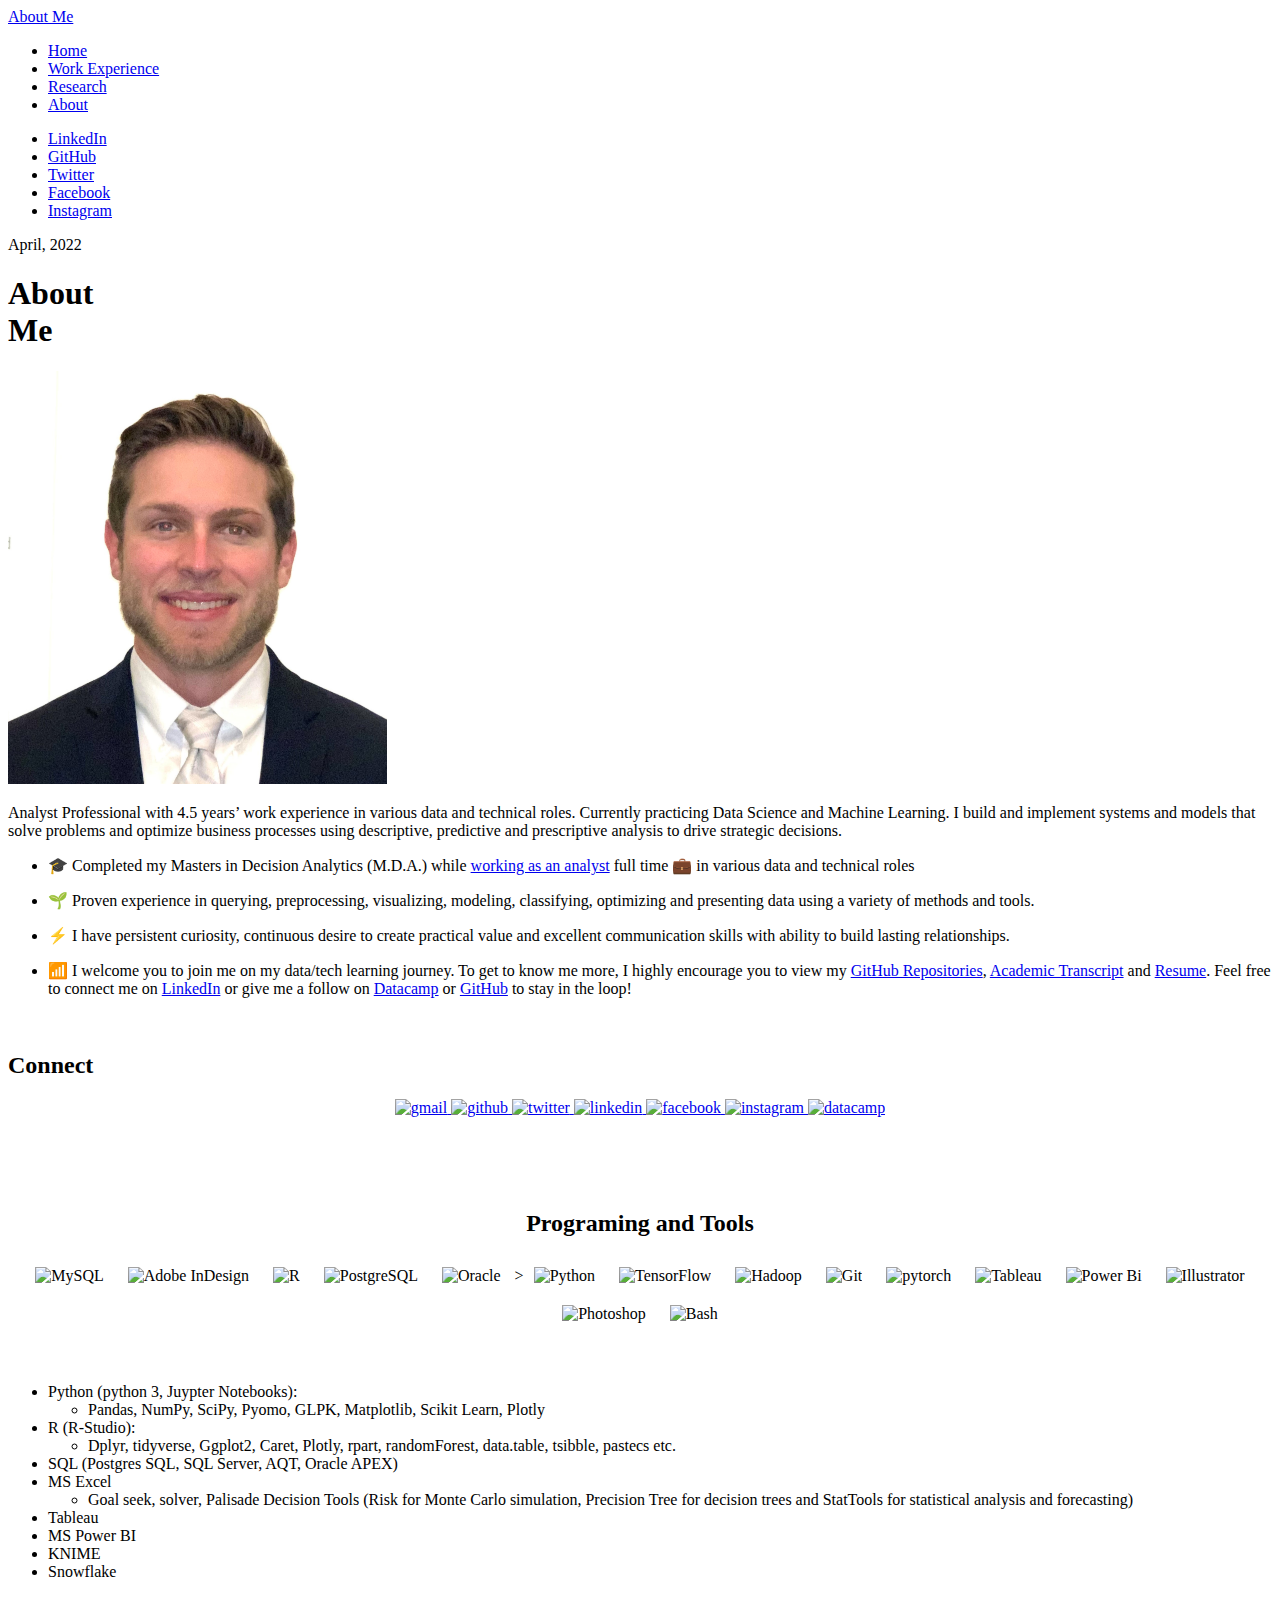
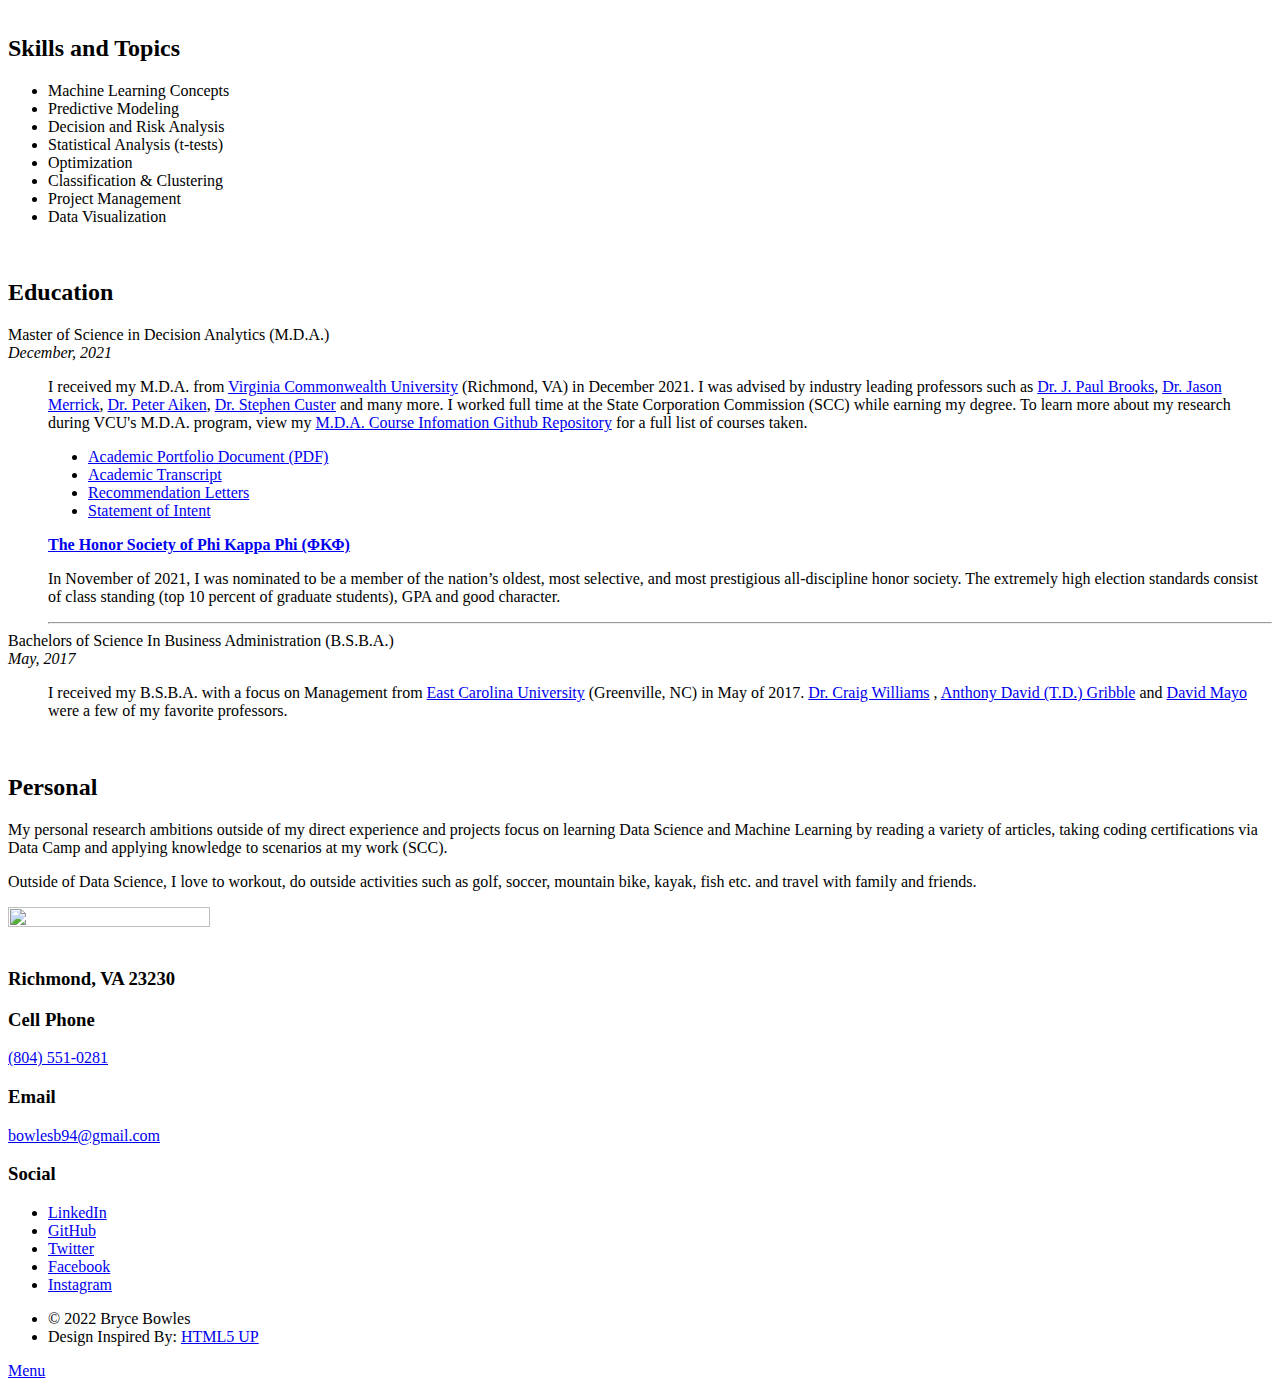
==== about.html @ 0d85a9c2 "Update about.html" ====
<!DOCTYPE HTML>
<!--
	Massively by HTML5 UP
	html5up.net | @ajlkn
	Free for personal and commercial use under the CCA 3.0 license (html5up.net/license)
-->
<html>
	<head>
		<title>About Me</title>
		<meta charset="utf-8" />
		<meta name="viewport" content="width=device-width, initial-scale=1, user-scalable=no" />
		<link rel="stylesheet" href="assets/css/main.css" />
		<noscript><link rel="stylesheet" href="assets/css/noscript.css" /></noscript>
	</head>
	<body class="is-preload">

		<!-- Wrapper -->
			<div id="wrapper">

				<!-- Header -->
					<header id="header">
						<a href="#" class="logo">About Me</a>
					</header>

				<!-- Nav -->
					<nav id="nav">
						<ul class="links">
							<li><a href="index.html">Home</a></li>
							<li><a href="work-experience.html">Work Experience</a></li>
							<li><a href="research.html">Research</a></li>
							<li class="active"><a href="about.html">About</a></li>
						</ul>
						<ul class="icons">
							<li><a href="http://www.linkedin.com/in/bryce-bowles/" target="_blank" class="icon brands fa-linkedin"><span class="label">LinkedIn</span></a></li>
							<li><a href="https://github.com/bryce-bowles" target="_blank" class="icon brands fa-github"><span class="label">GitHub</span></a></li>
							<li><a href="https://twitter.com/Brizzy_Bowles" target="_blank" class="icon brands fa-twitter"><span class="label">Twitter</span></a></li>
							<li><a href="https://www.facebook.com/bbowles17/" target="_blank" class="icon brands fa-facebook-f"><span class="label">Facebook</span></a></li>
							<li><a href="https://www.instagram.com/bryce_bowles/?hl=en" target="_blank" class="icon brands fa-instagram"><span class="label">Instagram</span></a></li>
						</ul>
					</nav>

				<!-- Main -->
					<div id="main">

						<!-- Post -->
							<section class="post">
								<header class="major">
									<span class="date">April, 2022</span>
									<h1>About<br />
									Me</h1>
									<a href="about.html" class="center"><img src="images/Profile.jpg" width=30% height=30% alt="" /></a>	
									<p>Analyst Professional with 4.5 years’ work experience in various data and technical roles. Currently practicing Data Science and Machine Learning. I build and implement systems and models that solve problems and optimize business processes using descriptive, predictive and prescriptive analysis to drive strategic decisions.</p>
								</header>
															
								<ul>
								<li>🎓 Completed my Masters in Decision Analytics (M.D.A.) while <a href="https://github.com/bryce-bowles/SCC-Work-Experience.git">working as an analyst</a> full time 💼 in various data and technical roles</li>
								</ul>
								<ul>
								<li>🌱 Proven experience in querying, preprocessing, visualizing, modeling, classifying, optimizing and presenting data using a variety of methods and tools.</li>
								</ul> 
								<ul>
								<li>⚡ I have persistent curiosity, continuous desire to create practical value and excellent communication skills with ability to build lasting relationships.
								</ul>
								<ul>
								<li>📶 I welcome you to join me on my data/tech learning journey. To get to know me more, I highly encourage you to view my <a href="https://github.com/bryce-bowles">GitHub Repositories</a>, <a href="https://github.com/bryce-bowles/MDA_Course-info/blob/e0cf48ce251b57412262a481e4c149a8e5900eaa/Academic-Transcript.pdf">Academic Transcript</a> and <a href="Bryce_Bowles_Resume.pdf">Resume</a>. Feel free to connect me on <a href="http://www.linkedin.com/in/bryce-bowles">LinkedIn</a> or give me a follow on <a href="https://www.datacamp.com/profile/bowlesbe">Datacamp</a> or <a href="https://github.com/bryce-bowles">GitHub</a> to stay in the loop!</li>
								</ul>

								<p><br/>  </p>
								<h2 id="connect">Connect</h2>
								<div align="center">
								<a href="mailto:bowlesb94@gmail.com" target="_blank">
								<img src=https://img.shields.io/badge/gmail-%23000000.svg?&style=for-the-badge&logo=gmail&logoColor=red alt=gmail style="margin-bottom: 5px;" />
								</a> 
								<a href="https://github.com/bryce-bowles" target="_blank">
								<img src=https://img.shields.io/badge/github-%2324292e.svg?&style=for-the-badge&logo=github&logoColor=white alt=github style="margin-bottom: 5px;" />
								</a>
								<a href="https://twitter.com/Brizzy_bowles" target="_blank">
								<img src=https://img.shields.io/badge/twitter-%2300acee.svg?&style=for-the-badge&logo=twitter&logoColor=white alt=twitter style="margin-bottom: 5px;" />
								</a>
								<a href="https://linkedin.com/in/bryce-bowles" target="_blank">
								<img src=https://img.shields.io/badge/linkedin-%231E77B5.svg?&style=for-the-badge&logo=linkedin&logoColor=white alt=linkedin style="margin-bottom: 5px;" />
								</a>
								<a href="https://www.facebook.com/bbowles17" target="_blank">
								<img src=https://img.shields.io/badge/facebook-%232E87FB.svg?&style=for-the-badge&logo=facebook&logoColor=white alt=facebook style="margin-bottom: 5px;" />
								</a>
								<a href="https://instagram.com/bryce_bowles" target="_blank">
								<img src=https://img.shields.io/badge/instagram-%23000000.svg?&style=for-the-badge&logo=instagram&logoColor=white alt=instagram style="margin-bottom: 5px;" />
								</a> 
								<a href="https://www.datacamp.com/profile/bowlesbe" target="_blank">
								<img src=https://img.shields.io/badge/datacamp-%231E77B5.svg?&style=for-the-badge&logo=datacamp&logoColor=green alt=datacamp style="margin-bottom: 5px;" />
								</a>

								<p><br/>  </p>
								<p><br/>  </p>
									
								<h2>Programing and Tools</h2>

									<img style="margin: 10px" src="https://profilinator.rishav.dev/skills-assets/mysql-original-wordmark.svg" alt="MySQL" height="50" />
									<img style="margin: 10px" src="https://profilinator.rishav.dev/skills-assets/adobeindesign.svg" alt="Adobe InDesign" height="50" />
									<img style="margin: 10px" src="https://profilinator.rishav.dev/skills-assets/r.svg" alt="R" height="50" />
									<img style="margin: 10px" src="https://profilinator.rishav.dev/skills-assets/postgresql-original-wordmark.svg" alt="PostgreSQL" height="50" />
									<img style="margin: 10px" src="https://profilinator.rishav.dev/skills-assets/oracle-original.svg" alt="Oracle" height="50" />
									><img style="margin: 10px" src="https://profilinator.rishav.dev/skills-assets/python-original.svg" alt="Python" height="50" />
									<img style="margin: 10px" src="https://profilinator.rishav.dev/skills-assets/tensorflow-icon.svg" alt="TensorFlow" height="50" />
									<img style="margin: 10px" src="https://profilinator.rishav.dev/skills-assets/apache_hadoop-icon.svg" alt="Hadoop" height="50" />
									<img style="margin: 10px" src="https://profilinator.rishav.dev/skills-assets/git-scm-icon.svg" alt="Git" height="50" />
									<img style="margin: 10px" src="https://profilinator.rishav.dev/skills-assets/pytorch-icon.svg" alt="pytorch" height="50" />
									<img style="margin: 10px" src="https://profilinator.rishav.dev/skills-assets/tableau.svg" alt="Tableau" height="50" />
									<img style="margin: 10px" src="https://profilinator.rishav.dev/skills-assets/powerbi.png" alt="Power Bi" height="50" />
									<img style="margin: 10px" src="https://profilinator.rishav.dev/skills-assets/adobe_illustrator-icon.svg" alt="Illustrator" height="50" />
									<img style="margin: 10px" src="https://profilinator.rishav.dev/skills-assets/photoshop-plain.svg" alt="Photoshop" height="50" />
									<img style="margin: 10px" src="https://profilinator.rishav.dev/skills-assets/gnu_bash-icon.svg" alt="Bash" height="50" />
									</div>
								<p><br/>  </p>
									
							
								<UL>
									<li> Python (python 3, Juypter Notebooks):
									<ul>
								  	<li> Pandas, NumPy, SciPy, Pyomo, GLPK, Matplotlib, Scikit Learn, Plotly
									</ul>
								<li> R (R-Studio):
									<ul>
									<li> Dplyr, tidyverse, Ggplot2, Caret, Plotly, rpart, randomForest, data.table, tsibble, pastecs etc.
									</ul>
								<li> SQL (Postgres SQL, SQL Server, AQT, Oracle APEX)
								<li> MS Excel
									<ul>
								  	<li> Goal seek, solver, Palisade Decision Tools (Risk for Monte Carlo simulation, Precision Tree for decision trees and StatTools for statistical analysis and forecasting)
									</ul>
								<li> Tableau
								<li> MS Power BI
								<li> KNIME
								<li> Snowflake
								</UL>

								<!--</div>
								</td><td valign="top" width="50%">-->

								<p><br/>  </p>

								<h2>Skills and Topics</h2>
								    	<UL>
									<li> Machine Learning Concepts
									<li> Predictive Modeling
									<li> Decision and Risk Analysis
									<li> Statistical Analysis (t-tests)
									<li> Optimization
									<li> Classification & Clustering
									<li> Project Management
									<li>Data Visualization
								   </UL>

								<p><br/>  </p>
								<p align="left">
									<h2>Education</h2>
								
									<dl>
										<dt>Master of Science in Decision Analytics (M.D.A.)</dt> <i>December, 2021</i>
										<dd> <!--
											<p>I received my M.D.A. from <a href="https://www.vcu.edu/">Virginia Commonwealth University</a> (Richmond, VA) in December 2021. I was advised by industry leading professors such as Dr. Paul Brooks, Dr. Jason Merrick, Dr. Peter Aiken, Dr. Stephen Custer and many more. I worked full time at the State Corporation Commission (SCC) while earning my degree. To learn more about my research during VCU's M.D.A. program, view my <a href="https://github.com/bryce-bowles/MDA_Course-info.git">M.D.A. Course Infomation Github Repository</a>  for a full list of courses taken. -->
											<p><span class="image right"><img src="images/Graduation.jpg" alt="" /></span>I received my M.D.A. from <a href="https://www.vcu.edu/">Virginia Commonwealth University</a> (Richmond, VA) in December 2021. I was advised by industry leading professors such as <a href="https://sites.google.com/a/vcu.edu/jpbrooks/">Dr. J. Paul Brooks</a>, <a href="https://sites.google.com/a/vcu.edu/jason-merrick/">Dr. Jason Merrick</a>, <a href="https://anythingawesome.com/biosketch.html">Dr. Peter Aiken</a>, <a href="https://directory.business.vcu.edu/profile.php?urn=swcuster">Dr. Stephen Custer</a> and many more. I worked full time at the State Corporation Commission (SCC) while earning my degree. To learn more about my research during VCU's M.D.A. program, view my <a href="https://github.com/bryce-bowles/MDA_Course-info.git">M.D.A. Course Infomation Github Repository</a>  for a full list of courses taken.
									
											<UL>
												<li> <a href="https://github.com/bryce-bowles/bryce-bowles/blob/31b9ddfac9642d1dfb8c0673e4fd2bfa09896be7/Bryce_Bowles_Academic-Portfolio.pdf">Academic Portfolio Document (PDF)</a>
												<li> <a href="https://github.com/bryce-bowles/MDA_Course-info/blob/f12d2087f7af4012469d1b4c71d732f9e5df6474/Academic-Transcript.pdf">Academic Transcript</a>
												<li> <a href="https://github.com/bryce-bowles/MDA_Course-info/tree/main/Recommendation-Letters">Recommendation Letters</a>
												<li> <a href="https://github.com/bryce-bowles/MDA_Course-info/blob/ba6cc7d0035d19d8db8c3b8d537e159199c83156/Statement%20of%20Intent%20Final.pdf">Statement of Intent</a></p>
											</UL>
											<b><a href="https://github.com/bryce-bowles/MDA_Course-info/blob/f4e2262c67de49d7a5f8b5bb244f593f5c62697c/Phi%20Kappa%20Phi/README.md">The Honor Society of Phi Kappa Phi (ΦΚΦ)</a></b>
											<p>In November of 2021, I was nominated to be a member of the nation’s oldest, most selective, and most prestigious all-discipline honor society. The extremely high election standards consist of class standing (top 10 percent of graduate students), GPA and good character. </p>
										<hr />
										</dd>
										<dt>Bachelors of Science In Business Administration (B.S.B.A.)</dt> <i>May, 2017</i>
										<dd>
											<p>I received my B.S.B.A. with a focus on Management from <a href="https://www.ecu.edu/">East Carolina University</a> (Greenville, NC) in May of 2017. <a href="https://business.ecu.edu/faculty/williamsc/">Dr. Craig Williams</a> , <a href="https://business.ecu.edu/faculty/gribblea/">Anthony David (T.D.) Gribble</a>  and <a href="https://business.ecu.edu/faculty/mayod/">David Mayo</a> were a few of my favorite professors. </p>
										</dd>
										</dl>
									<p><br/>  </p>

									<h2>Personal</h2>

									<p>My personal research ambitions outside of my direct experience and projects focus on learning Data Science and Machine Learning by reading a variety of articles, taking coding certifications via Data Camp and applying knowledge to scenarios at my work (SCC). </p>
									<p>Outside of Data Science, I love to workout, do outside activities such as golf, soccer, mountain bike, kayak, fish etc. and travel with family and friends.</p>

									<a href="about.html" class="image"><img src="images/Profile_Pic.jpg" width=40% height=40% alt="" /></a>	
							</section>

					</div>

				<!-- Footer -->
					<footer id="footer">
						<section>
							<a href="about.html"  class="image fit"><img src="images/Bryce-Bowles-logos.jpeg" alt="" /></a>
						</section>
						<section class="split contact">
							<section class="alt">
								<h3>Richmond, VA 23230</p>
							</section>
							<section>
								<h3>Cell Phone</h3>
								<p><a href="(804) 551-0281">(804) 551-0281</a></p>
							</section>
							<section>
								<h3>Email</h3>
								<p><a href="mailto:bowlesb94@gmail.com">bowlesb94@gmail.com</a></p>
							</section>
							<section>
								<h3>Social</h3>
									<ul class="icons alt">
									<li><a href="http://www.linkedin.com/in/bryce-bowles/" target="_blank" class="icon brands fa-linkedin"><span class="label">LinkedIn</span></a></li>
									<li><a href="https://github.com/bryce-bowles" target="_blank" class="icon brands fa-github"><span class="label">GitHub</span></a></li>
									<li><a href="https://twitter.com/Brizzy_Bowles" target="_blank" class="icon brands fa-twitter"><span class="label">Twitter</span></a></li>
									<li><a href="https://www.facebook.com/bbowles17/" target="_blank" class="icon brands fa-facebook-f"><span class="label">Facebook</span></a></li>
									<li><a href="https://www.instagram.com/bryce_bowles/?hl=en" target="_blank" class="icon brands fa-instagram"><span class="label">Instagram</span></a></li>
								</ul>
							</section>
						</section>
					</footer>

				<!-- Copyright -->
					<div id="copyright">
						<ul><li>&copy; 2022 Bryce Bowles </li><li>Design Inspired By: <a href="https://html5up.net">HTML5 UP</a></li></ul>
					</div>

			</div>

		<!-- Scripts -->
			<script src="assets/js/jquery.min.js"></script>
			<script src="assets/js/jquery.scrollex.min.js"></script>
			<script src="assets/js/jquery.scrolly.min.js"></script>
			<script src="assets/js/browser.min.js"></script>
			<script src="assets/js/breakpoints.min.js"></script>
			<script src="assets/js/util.js"></script>
			<script src="assets/js/main.js"></script>

	</body>
</html>
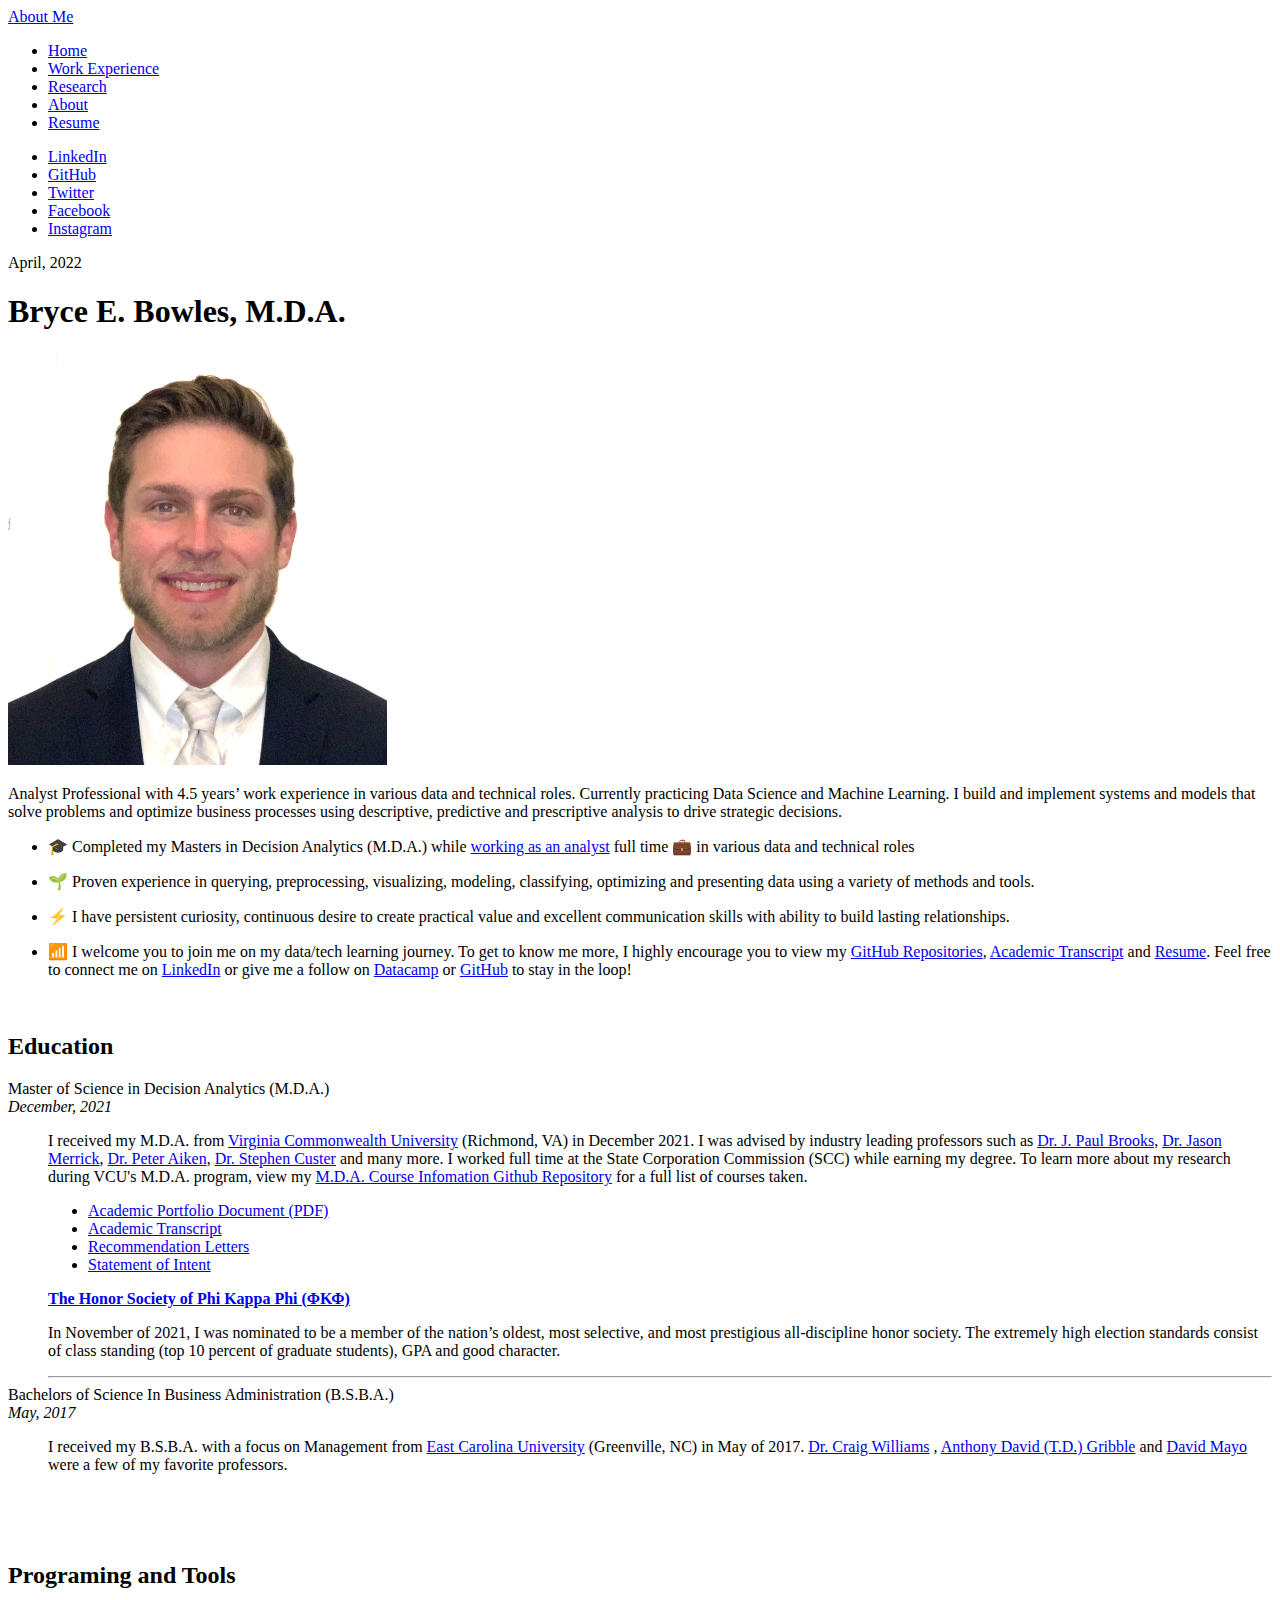
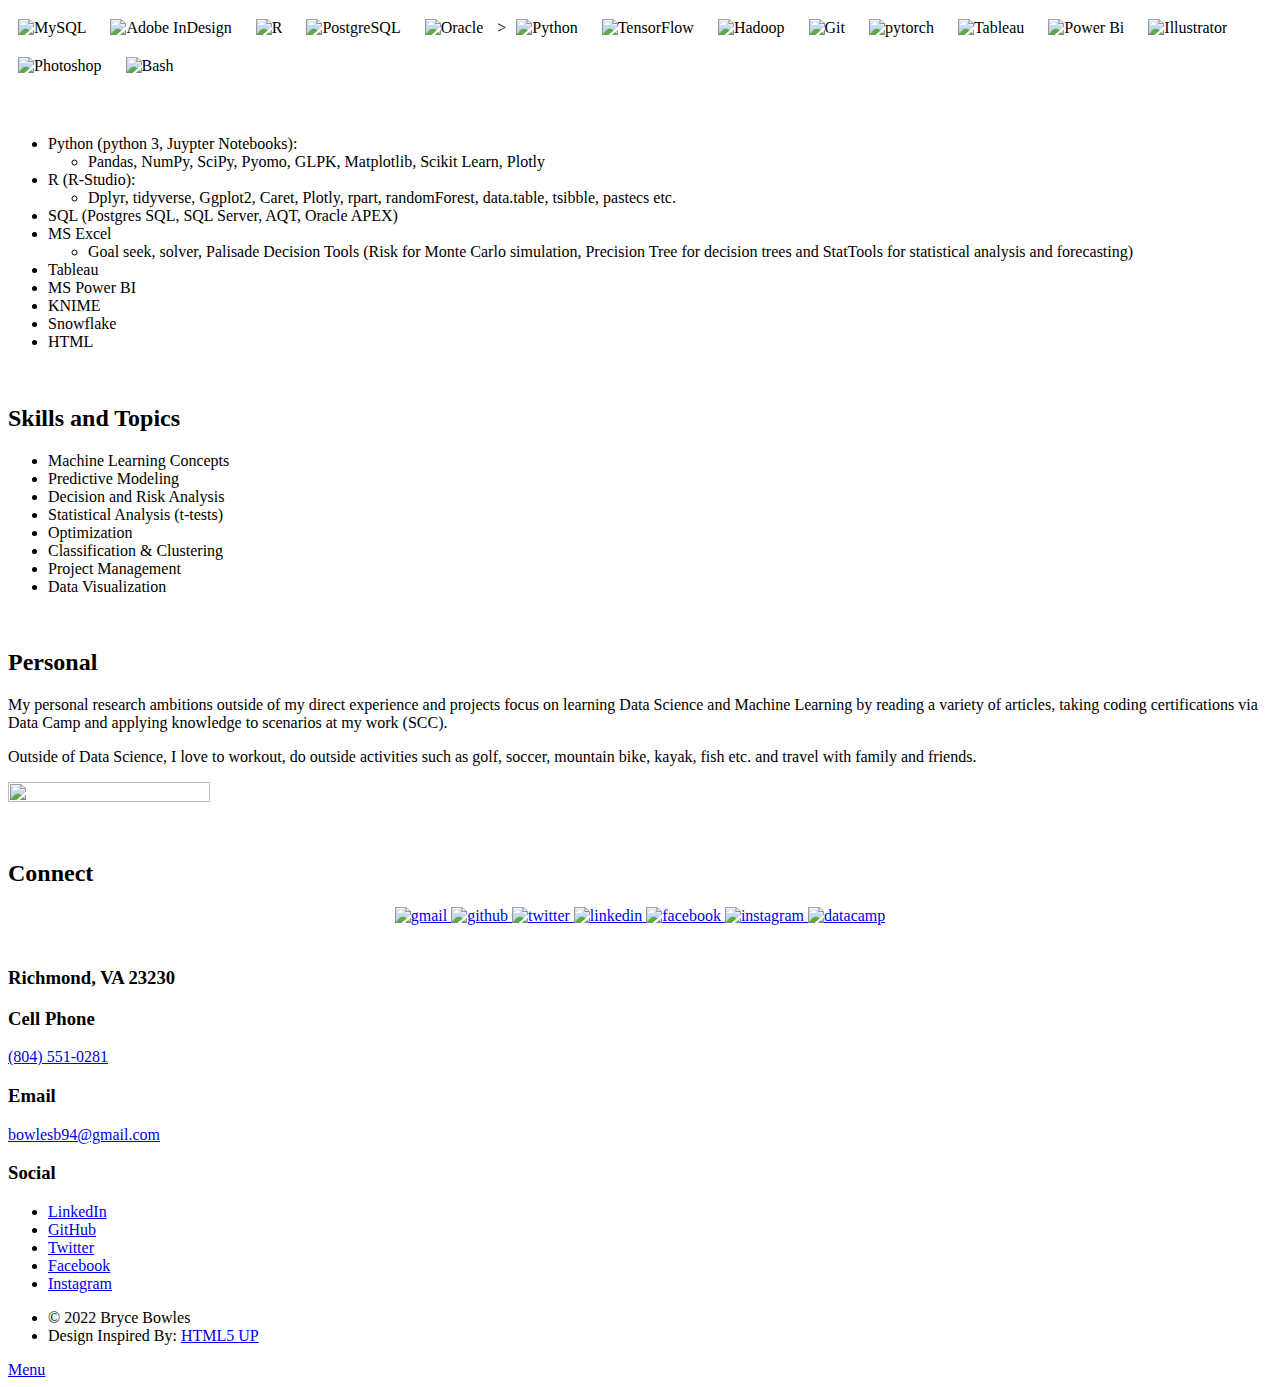
==== commit 6845695f: "Update about.html" ====
--- a/about.html
+++ b/about.html
@@ -29,6 +29,7 @@
 							<li><a href="work-experience.html">Work Experience</a></li>
 							<li><a href="research.html">Research</a></li>
 							<li class="active"><a href="about.html">About</a></li>
+							<li><a href="https://github.com/bryce-bowles/bryce-bowles/raw/main/Bryce_Bowles_Resume.pdf">Resume</a></li>
 						</ul>
 						<ul class="icons">
 							<li><a href="http://www.linkedin.com/in/bryce-bowles/" target="_blank" class="icon brands fa-linkedin"><span class="label">LinkedIn</span></a></li>
@@ -46,8 +47,7 @@
 							<section class="post">
 								<header class="major">
 									<span class="date">April, 2022</span>
-									<h1>About<br />
-									Me</h1>
+									<h1>Bryce  E.  Bowles, M.D.A.</h1>
 									<a href="about.html" class="center"><img src="images/Profile.jpg" width=30% height=30% alt="" /></a>	
 									<p>Analyst Professional with 4.5 years’ work experience in various data and technical roles. Currently practicing Data Science and Machine Learning. I build and implement systems and models that solve problems and optimize business processes using descriptive, predictive and prescriptive analysis to drive strategic decisions.</p>
 								</header>
@@ -65,30 +65,31 @@
 								<li>📶 I welcome you to join me on my data/tech learning journey. To get to know me more, I highly encourage you to view my <a href="https://github.com/bryce-bowles">GitHub Repositories</a>, <a href="https://github.com/bryce-bowles/MDA_Course-info/blob/e0cf48ce251b57412262a481e4c149a8e5900eaa/Academic-Transcript.pdf">Academic Transcript</a> and <a href="Bryce_Bowles_Resume.pdf">Resume</a>. Feel free to connect me on <a href="http://www.linkedin.com/in/bryce-bowles">LinkedIn</a> or give me a follow on <a href="https://www.datacamp.com/profile/bowlesbe">Datacamp</a> or <a href="https://github.com/bryce-bowles">GitHub</a> to stay in the loop!</li>
 								</ul>
 
-								<p><br/>  </p>
-								<h2 id="connect">Connect</h2>
-								<div align="center">
-								<a href="mailto:bowlesb94@gmail.com" target="_blank">
-								<img src=https://img.shields.io/badge/gmail-%23000000.svg?&style=for-the-badge&logo=gmail&logoColor=red alt=gmail style="margin-bottom: 5px;" />
-								</a> 
-								<a href="https://github.com/bryce-bowles" target="_blank">
-								<img src=https://img.shields.io/badge/github-%2324292e.svg?&style=for-the-badge&logo=github&logoColor=white alt=github style="margin-bottom: 5px;" />
-								</a>
-								<a href="https://twitter.com/Brizzy_bowles" target="_blank">
-								<img src=https://img.shields.io/badge/twitter-%2300acee.svg?&style=for-the-badge&logo=twitter&logoColor=white alt=twitter style="margin-bottom: 5px;" />
-								</a>
-								<a href="https://linkedin.com/in/bryce-bowles" target="_blank">
-								<img src=https://img.shields.io/badge/linkedin-%231E77B5.svg?&style=for-the-badge&logo=linkedin&logoColor=white alt=linkedin style="margin-bottom: 5px;" />
-								</a>
-								<a href="https://www.facebook.com/bbowles17" target="_blank">
-								<img src=https://img.shields.io/badge/facebook-%232E87FB.svg?&style=for-the-badge&logo=facebook&logoColor=white alt=facebook style="margin-bottom: 5px;" />
-								</a>
-								<a href="https://instagram.com/bryce_bowles" target="_blank">
-								<img src=https://img.shields.io/badge/instagram-%23000000.svg?&style=for-the-badge&logo=instagram&logoColor=white alt=instagram style="margin-bottom: 5px;" />
-								</a> 
-								<a href="https://www.datacamp.com/profile/bowlesbe" target="_blank">
-								<img src=https://img.shields.io/badge/datacamp-%231E77B5.svg?&style=for-the-badge&logo=datacamp&logoColor=green alt=datacamp style="margin-bottom: 5px;" />
-								</a>
+									<p><br/>  </p>
+								<p align="left">
+									<h2>Education</h2>
+								
+									<dl>
+										<dt>Master of Science in Decision Analytics (M.D.A.)</dt> <i>December, 2021</i>
+										<dd> <!--
+											<p>I received my M.D.A. from <a href="https://www.vcu.edu/">Virginia Commonwealth University</a> (Richmond, VA) in December 2021. I was advised by industry leading professors such as Dr. Paul Brooks, Dr. Jason Merrick, Dr. Peter Aiken, Dr. Stephen Custer and many more. I worked full time at the State Corporation Commission (SCC) while earning my degree. To learn more about my research during VCU's M.D.A. program, view my <a href="https://github.com/bryce-bowles/MDA_Course-info.git">M.D.A. Course Infomation Github Repository</a>  for a full list of courses taken. -->
+											<p><span class="image right"><img src="images/Graduation.jpg" alt="" /></span>I received my M.D.A. from <a href="https://www.vcu.edu/">Virginia Commonwealth University</a> (Richmond, VA) in December 2021. I was advised by industry leading professors such as <a href="https://sites.google.com/a/vcu.edu/jpbrooks/">Dr. J. Paul Brooks</a>, <a href="https://sites.google.com/a/vcu.edu/jason-merrick/">Dr. Jason Merrick</a>, <a href="https://anythingawesome.com/biosketch.html">Dr. Peter Aiken</a>, <a href="https://directory.business.vcu.edu/profile.php?urn=swcuster">Dr. Stephen Custer</a> and many more. I worked full time at the State Corporation Commission (SCC) while earning my degree. To learn more about my research during VCU's M.D.A. program, view my <a href="https://github.com/bryce-bowles/MDA_Course-info.git">M.D.A. Course Infomation Github Repository</a>  for a full list of courses taken.
+									
+											<UL>
+												<li> <a href="https://github.com/bryce-bowles/bryce-bowles/blob/31b9ddfac9642d1dfb8c0673e4fd2bfa09896be7/Bryce_Bowles_Academic-Portfolio.pdf">Academic Portfolio Document (PDF)</a>
+												<li> <a href="https://github.com/bryce-bowles/MDA_Course-info/blob/f12d2087f7af4012469d1b4c71d732f9e5df6474/Academic-Transcript.pdf">Academic Transcript</a>
+												<li> <a href="https://github.com/bryce-bowles/MDA_Course-info/tree/main/Recommendation-Letters">Recommendation Letters</a>
+												<li> <a href="https://github.com/bryce-bowles/MDA_Course-info/blob/ba6cc7d0035d19d8db8c3b8d537e159199c83156/Statement%20of%20Intent%20Final.pdf">Statement of Intent</a></p>
+											</UL>
+											<b><a href="https://github.com/bryce-bowles/MDA_Course-info/blob/f4e2262c67de49d7a5f8b5bb244f593f5c62697c/Phi%20Kappa%20Phi/README.md">The Honor Society of Phi Kappa Phi (ΦΚΦ)</a></b>
+											<p>In November of 2021, I was nominated to be a member of the nation’s oldest, most selective, and most prestigious all-discipline honor society. The extremely high election standards consist of class standing (top 10 percent of graduate students), GPA and good character. </p>
+										<hr />
+										</dd>
+										<dt>Bachelors of Science In Business Administration (B.S.B.A.)</dt> <i>May, 2017</i>
+										<dd>
+											<p>I received my B.S.B.A. with a focus on Management from <a href="https://www.ecu.edu/">East Carolina University</a> (Greenville, NC) in May of 2017. <a href="https://business.ecu.edu/faculty/williamsc/">Dr. Craig Williams</a> , <a href="https://business.ecu.edu/faculty/gribblea/">Anthony David (T.D.) Gribble</a>  and <a href="https://business.ecu.edu/faculty/mayod/">David Mayo</a> were a few of my favorite professors. </p>
+										</dd>
+										</dl>
 
 								<p><br/>  </p>
 								<p><br/>  </p>
@@ -110,7 +111,7 @@
 									<img style="margin: 10px" src="https://profilinator.rishav.dev/skills-assets/adobe_illustrator-icon.svg" alt="Illustrator" height="50" />
 									<img style="margin: 10px" src="https://profilinator.rishav.dev/skills-assets/photoshop-plain.svg" alt="Photoshop" height="50" />
 									<img style="margin: 10px" src="https://profilinator.rishav.dev/skills-assets/gnu_bash-icon.svg" alt="Bash" height="50" />
-									</div>
+									
 								<p><br/>  </p>
 									
 							
@@ -132,6 +133,7 @@
 								<li> MS Power BI
 								<li> KNIME
 								<li> Snowflake
+								<li> HTML
 								</UL>
 
 								<!--</div>
@@ -148,34 +150,10 @@
 									<li> Optimization
 									<li> Classification & Clustering
 									<li> Project Management
-									<li>Data Visualization
+									<li> Data Visualization
 								   </UL>
 
-								<p><br/>  </p>
-								<p align="left">
-									<h2>Education</h2>
-								
-									<dl>
-										<dt>Master of Science in Decision Analytics (M.D.A.)</dt> <i>December, 2021</i>
-										<dd> <!--
-											<p>I received my M.D.A. from <a href="https://www.vcu.edu/">Virginia Commonwealth University</a> (Richmond, VA) in December 2021. I was advised by industry leading professors such as Dr. Paul Brooks, Dr. Jason Merrick, Dr. Peter Aiken, Dr. Stephen Custer and many more. I worked full time at the State Corporation Commission (SCC) while earning my degree. To learn more about my research during VCU's M.D.A. program, view my <a href="https://github.com/bryce-bowles/MDA_Course-info.git">M.D.A. Course Infomation Github Repository</a>  for a full list of courses taken. -->
-											<p><span class="image right"><img src="images/Graduation.jpg" alt="" /></span>I received my M.D.A. from <a href="https://www.vcu.edu/">Virginia Commonwealth University</a> (Richmond, VA) in December 2021. I was advised by industry leading professors such as <a href="https://sites.google.com/a/vcu.edu/jpbrooks/">Dr. J. Paul Brooks</a>, <a href="https://sites.google.com/a/vcu.edu/jason-merrick/">Dr. Jason Merrick</a>, <a href="https://anythingawesome.com/biosketch.html">Dr. Peter Aiken</a>, <a href="https://directory.business.vcu.edu/profile.php?urn=swcuster">Dr. Stephen Custer</a> and many more. I worked full time at the State Corporation Commission (SCC) while earning my degree. To learn more about my research during VCU's M.D.A. program, view my <a href="https://github.com/bryce-bowles/MDA_Course-info.git">M.D.A. Course Infomation Github Repository</a>  for a full list of courses taken.
-									
-											<UL>
-												<li> <a href="https://github.com/bryce-bowles/bryce-bowles/blob/31b9ddfac9642d1dfb8c0673e4fd2bfa09896be7/Bryce_Bowles_Academic-Portfolio.pdf">Academic Portfolio Document (PDF)</a>
-												<li> <a href="https://github.com/bryce-bowles/MDA_Course-info/blob/f12d2087f7af4012469d1b4c71d732f9e5df6474/Academic-Transcript.pdf">Academic Transcript</a>
-												<li> <a href="https://github.com/bryce-bowles/MDA_Course-info/tree/main/Recommendation-Letters">Recommendation Letters</a>
-												<li> <a href="https://github.com/bryce-bowles/MDA_Course-info/blob/ba6cc7d0035d19d8db8c3b8d537e159199c83156/Statement%20of%20Intent%20Final.pdf">Statement of Intent</a></p>
-											</UL>
-											<b><a href="https://github.com/bryce-bowles/MDA_Course-info/blob/f4e2262c67de49d7a5f8b5bb244f593f5c62697c/Phi%20Kappa%20Phi/README.md">The Honor Society of Phi Kappa Phi (ΦΚΦ)</a></b>
-											<p>In November of 2021, I was nominated to be a member of the nation’s oldest, most selective, and most prestigious all-discipline honor society. The extremely high election standards consist of class standing (top 10 percent of graduate students), GPA and good character. </p>
-										<hr />
-										</dd>
-										<dt>Bachelors of Science In Business Administration (B.S.B.A.)</dt> <i>May, 2017</i>
-										<dd>
-											<p>I received my B.S.B.A. with a focus on Management from <a href="https://www.ecu.edu/">East Carolina University</a> (Greenville, NC) in May of 2017. <a href="https://business.ecu.edu/faculty/williamsc/">Dr. Craig Williams</a> , <a href="https://business.ecu.edu/faculty/gribblea/">Anthony David (T.D.) Gribble</a>  and <a href="https://business.ecu.edu/faculty/mayod/">David Mayo</a> were a few of my favorite professors. </p>
-										</dd>
-										</dl>
+							
 									<p><br/>  </p>
 
 									<h2>Personal</h2>
@@ -184,6 +162,32 @@
 									<p>Outside of Data Science, I love to workout, do outside activities such as golf, soccer, mountain bike, kayak, fish etc. and travel with family and friends.</p>
 
 									<a href="about.html" class="image"><img src="images/Profile_Pic.jpg" width=40% height=40% alt="" /></a>	
+							
+								
+								<p><br/>  </p>
+								<h2 id="connect">Connect</h2>
+								<div align="center">
+								<a href="mailto:bowlesb94@gmail.com" target="_blank">
+								<img src=https://img.shields.io/badge/gmail-%23000000.svg?&style=for-the-badge&logo=gmail&logoColor=red alt=gmail style="margin-bottom: 5px;" />
+								</a> 
+								<a href="https://github.com/bryce-bowles" target="_blank">
+								<img src=https://img.shields.io/badge/github-%2324292e.svg?&style=for-the-badge&logo=github&logoColor=white alt=github style="margin-bottom: 5px;" />
+								</a>
+								<a href="https://twitter.com/Brizzy_bowles" target="_blank">
+								<img src=https://img.shields.io/badge/twitter-%2300acee.svg?&style=for-the-badge&logo=twitter&logoColor=white alt=twitter style="margin-bottom: 5px;" />
+								</a>
+								<a href="https://linkedin.com/in/bryce-bowles" target="_blank">
+								<img src=https://img.shields.io/badge/linkedin-%231E77B5.svg?&style=for-the-badge&logo=linkedin&logoColor=white alt=linkedin style="margin-bottom: 5px;" />
+								</a>
+								<a href="https://www.facebook.com/bbowles17" target="_blank">
+								<img src=https://img.shields.io/badge/facebook-%232E87FB.svg?&style=for-the-badge&logo=facebook&logoColor=white alt=facebook style="margin-bottom: 5px;" />
+								</a>
+								<a href="https://instagram.com/bryce_bowles" target="_blank">
+								<img src=https://img.shields.io/badge/instagram-%23000000.svg?&style=for-the-badge&logo=instagram&logoColor=white alt=instagram style="margin-bottom: 5px;" />
+								</a> 
+								<a href="https://www.datacamp.com/profile/bowlesbe" target="_blank">
+								<img src=https://img.shields.io/badge/datacamp-%231E77B5.svg?&style=for-the-badge&logo=datacamp&logoColor=green alt=datacamp style="margin-bottom: 5px;" />
+								</a></div>
 							</section>
 
 					</div>
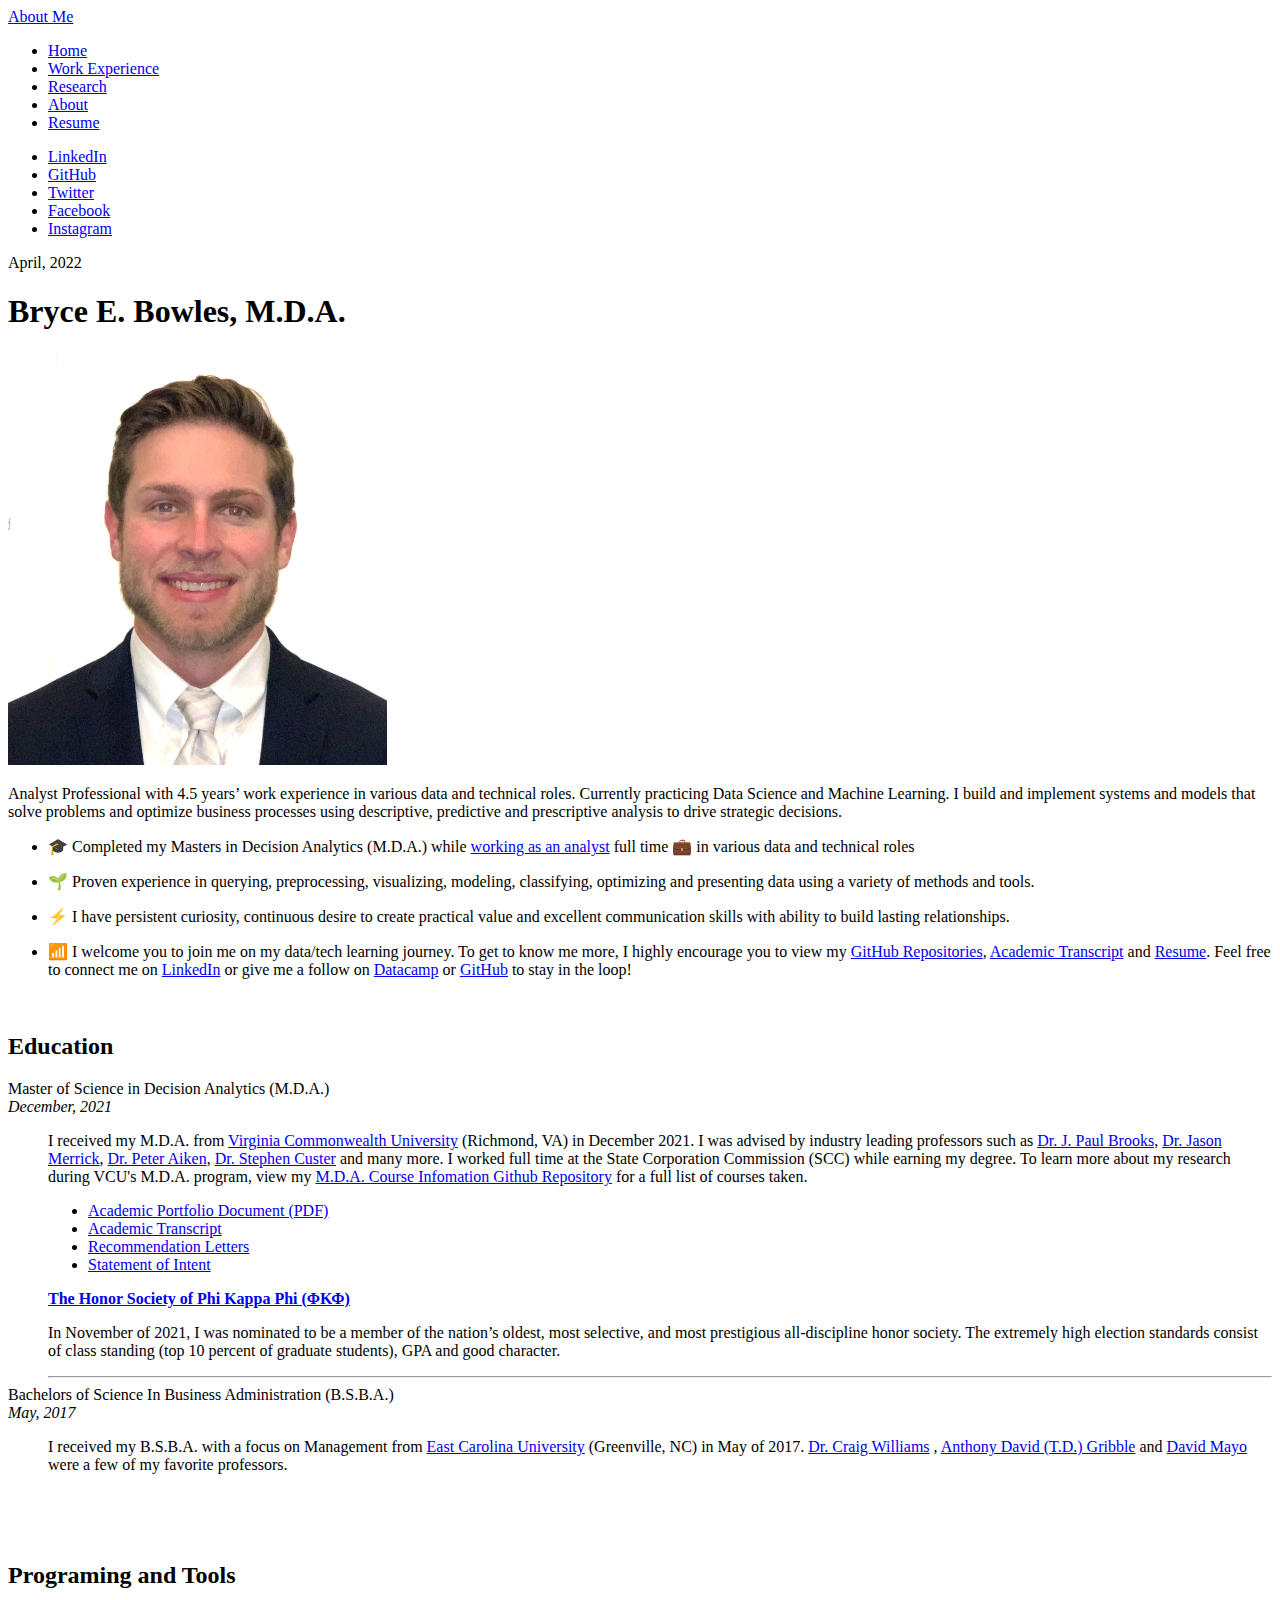
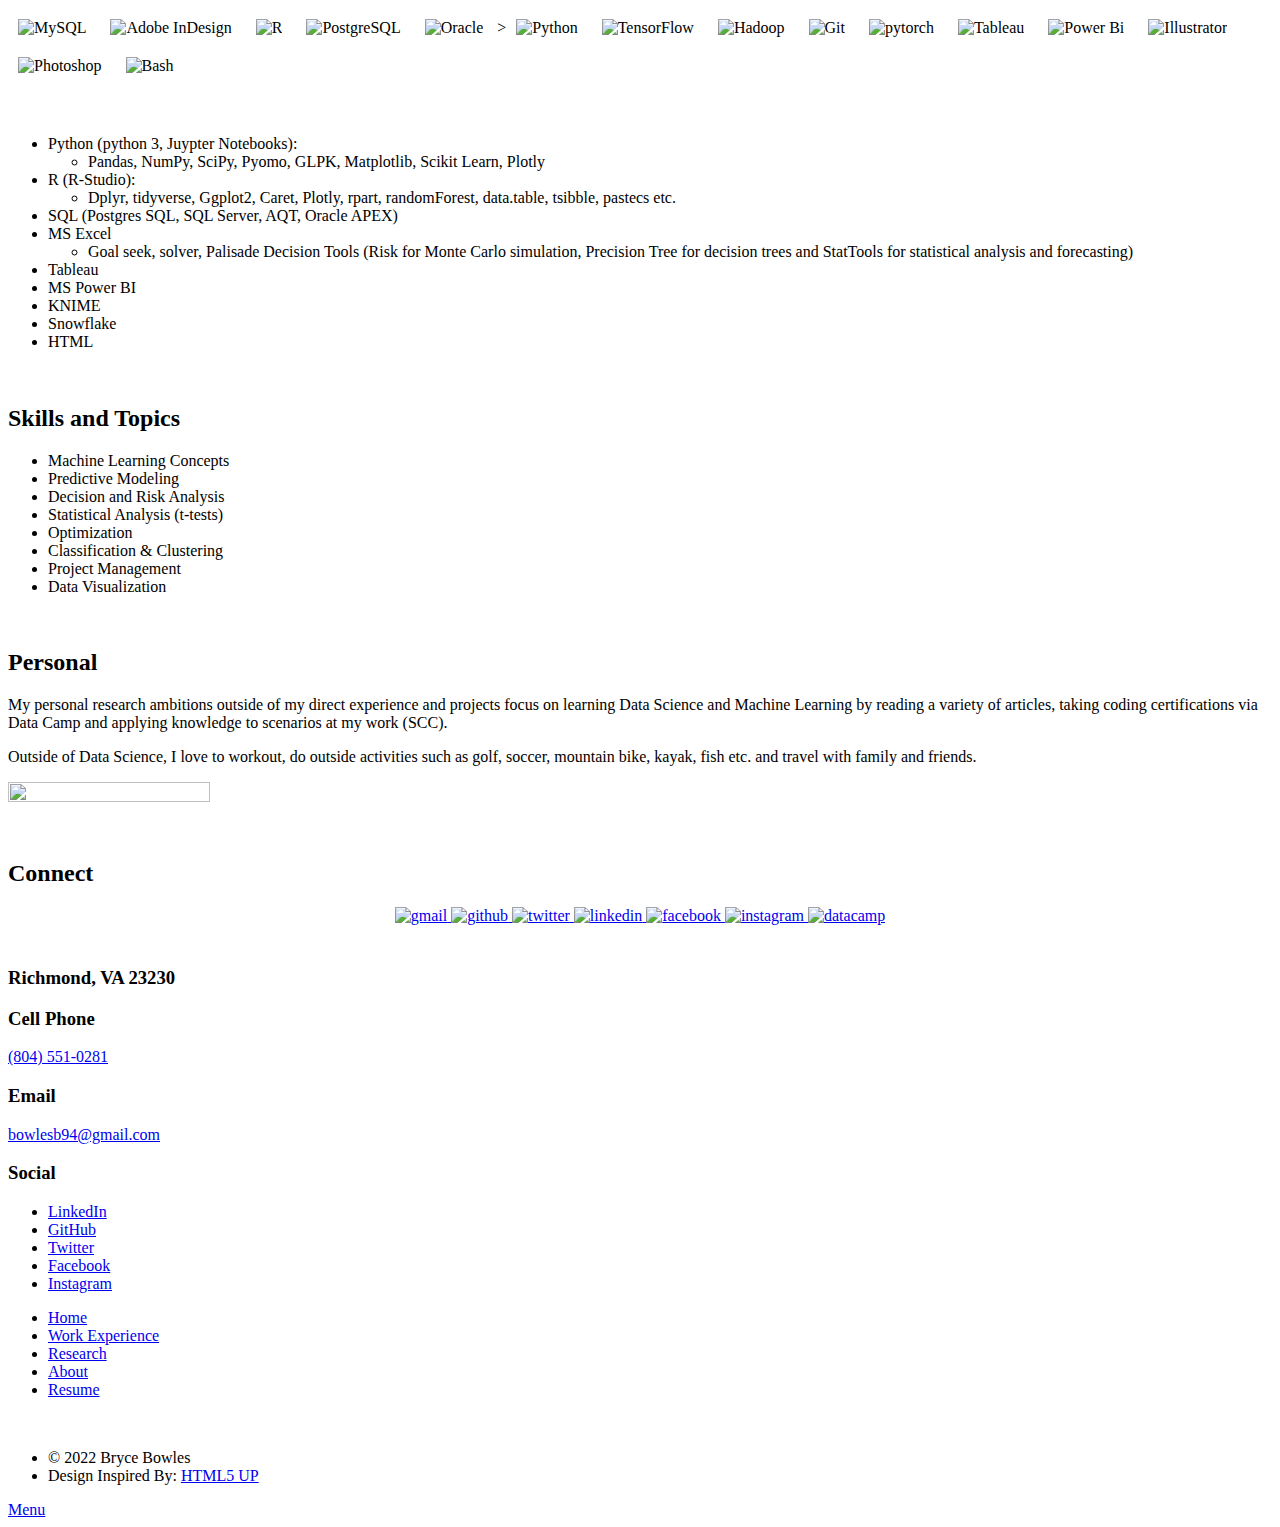
==== commit 4450742d: "Update about.html" ====
--- a/about.html
+++ b/about.html
@@ -224,6 +224,8 @@
 
 				<!-- Copyright -->
 					<div id="copyright">
+						<ul><li><a href="index.html">Home</a></li><li><a href="work-experience.html">Work Experience</a></li><li><a href="research.html">Research</a></li><li><a href="about.html">About</a></li><li><a href="https://github.com/bryce-bowles/bryce-bowles/raw/main/Bryce_Bowles_Resume.pdf">Resume</a></li></ul>
+						<p><br/></p>
 						<ul><li>&copy; 2022 Bryce Bowles </li><li>Design Inspired By: <a href="https://html5up.net">HTML5 UP</a></li></ul>
 					</div>
 
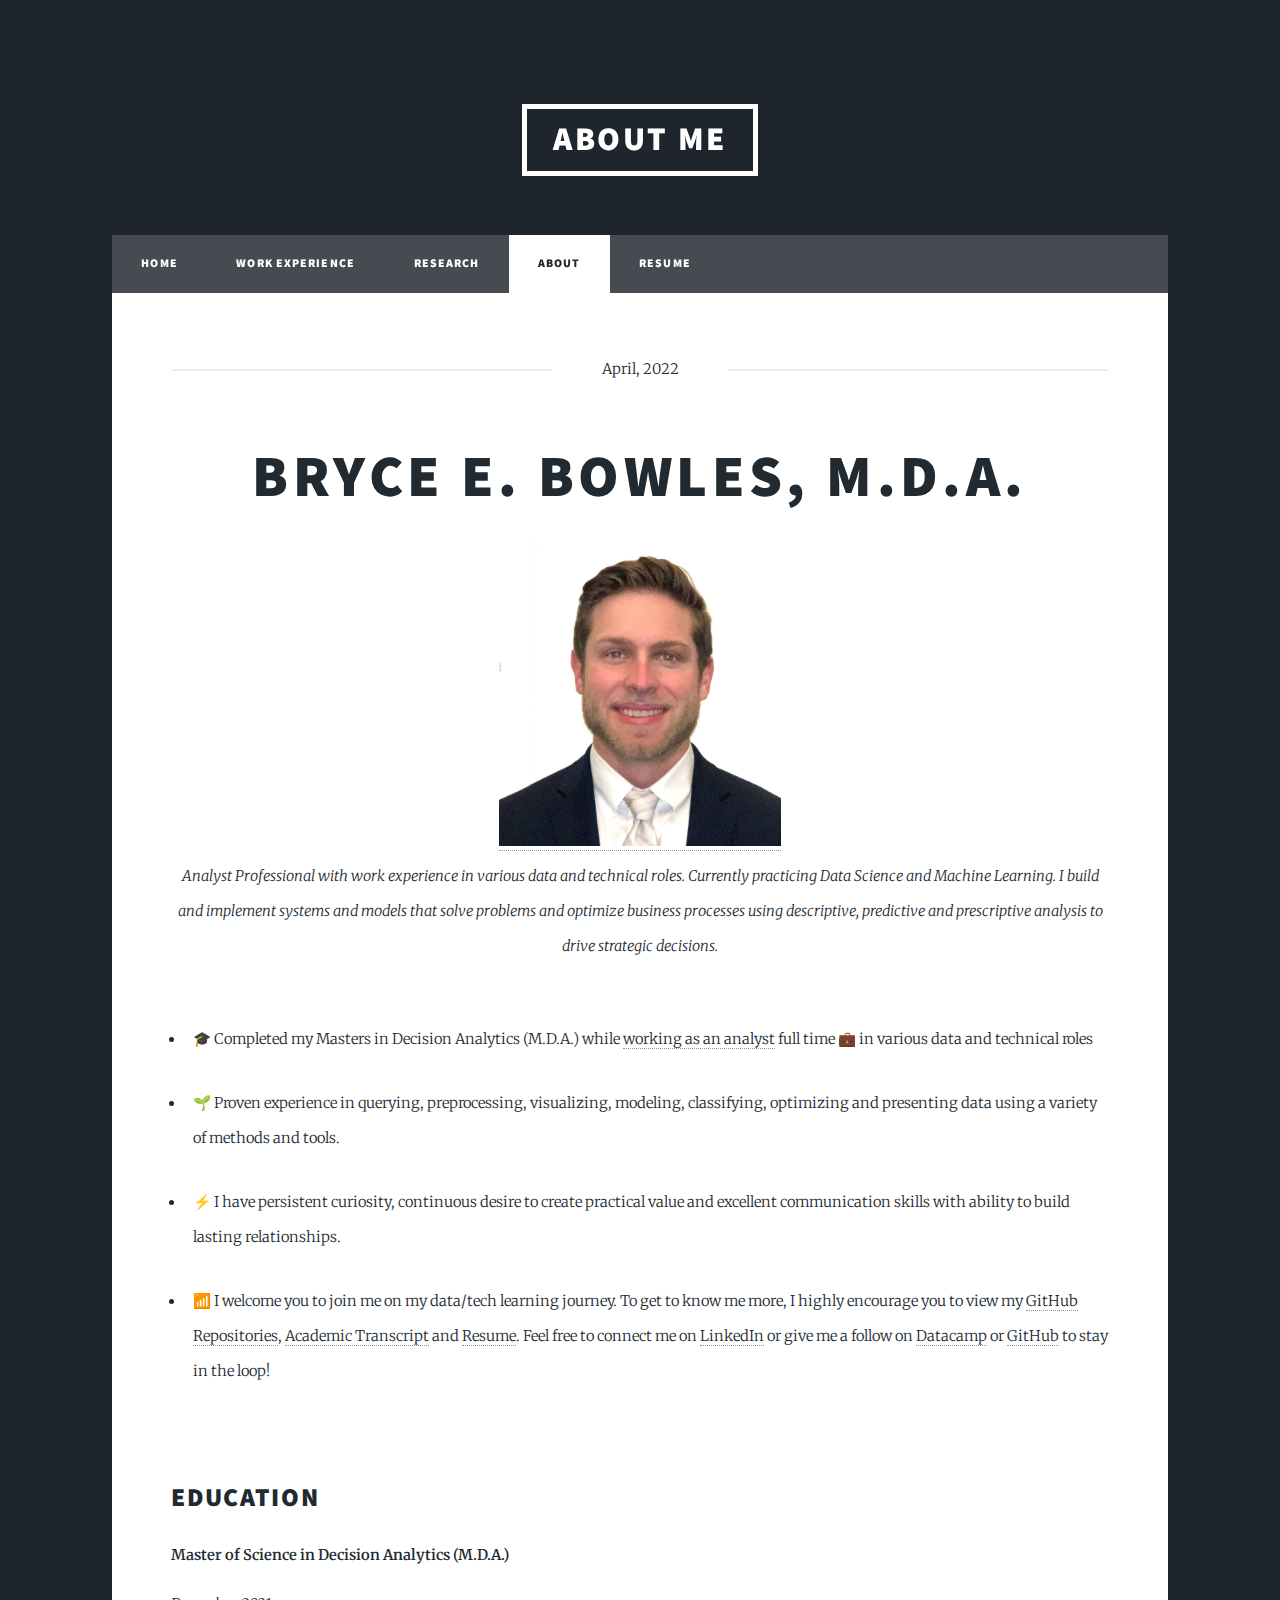
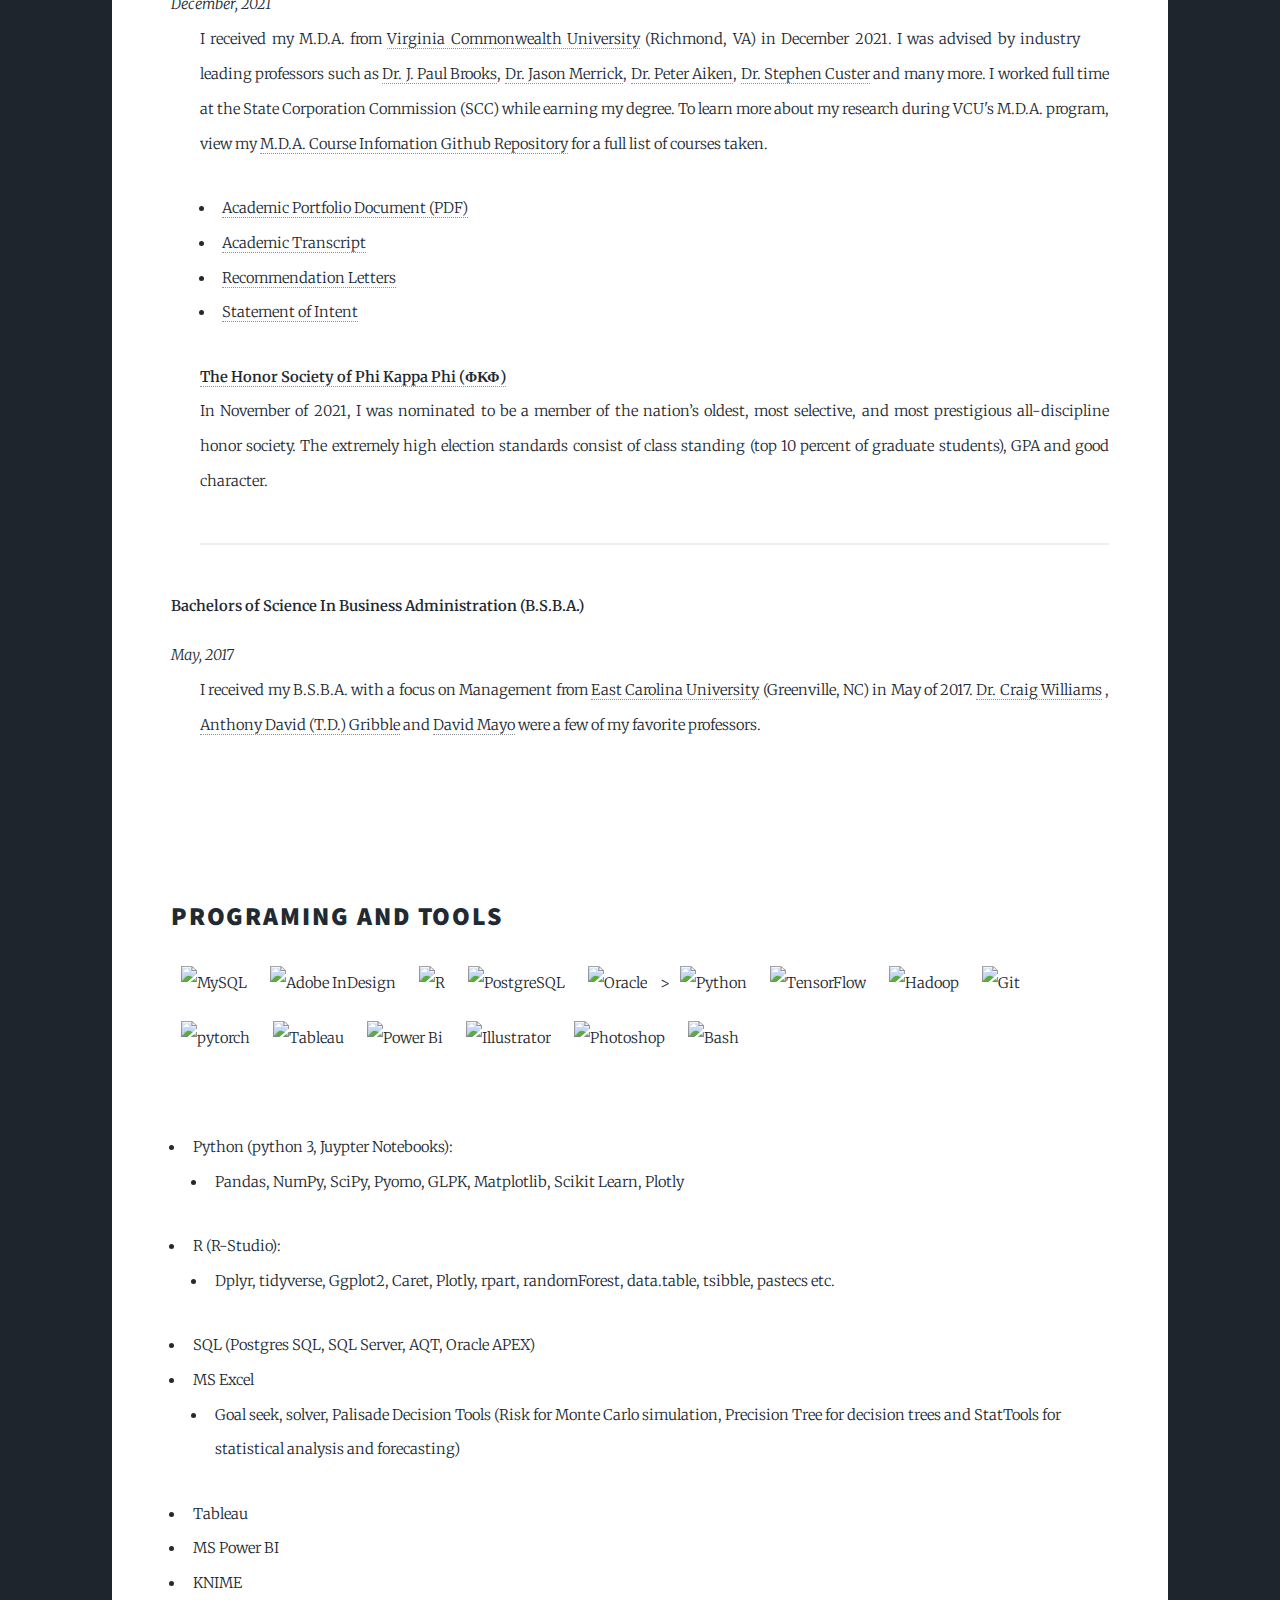
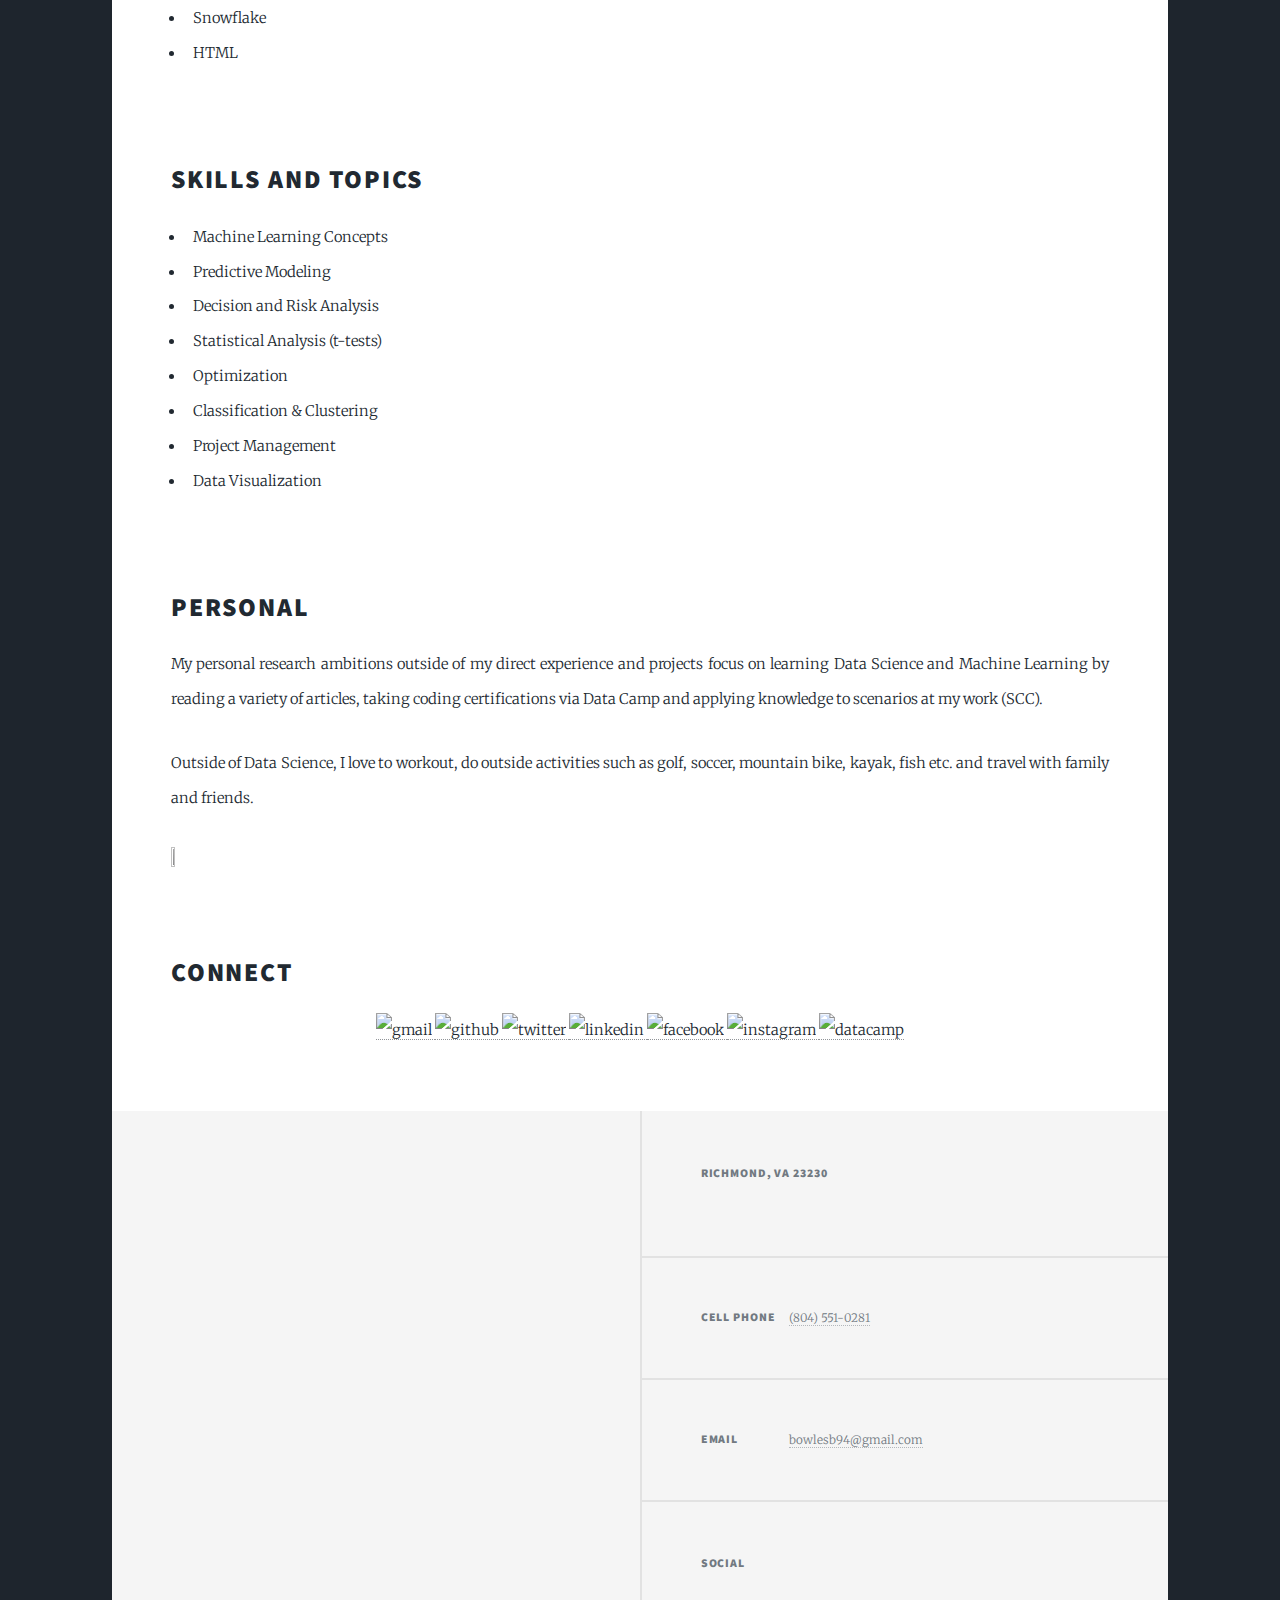
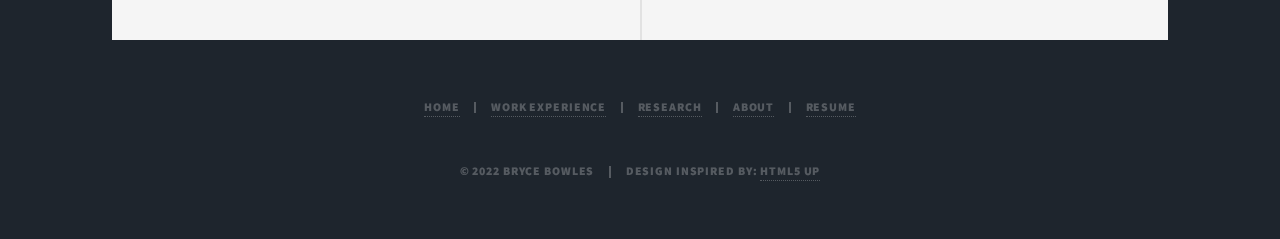
==== commit 41aebdbf: "Update about.html" ====
--- a/about.html
+++ b/about.html
@@ -49,11 +49,11 @@
 									<span class="date">April, 2022</span>
 									<h1>Bryce  E.  Bowles, M.D.A.</h1>
 									<a href="about.html" class="center"><img src="images/Profile.jpg" width=30% height=30% alt="" /></a>	
-									<p>Analyst Professional with 4.5 years’ work experience in various data and technical roles. Currently practicing Data Science and Machine Learning. I build and implement systems and models that solve problems and optimize business processes using descriptive, predictive and prescriptive analysis to drive strategic decisions.</p>
+									<p>Analyst Professional with work experience in various data and technical roles. Currently practicing Data Science and Machine Learning. I build and implement systems and models that solve problems and optimize business processes using descriptive, predictive and prescriptive analysis to drive strategic decisions.</p>
 								</header>
 															
 								<ul>
-								<li>🎓 Completed my Masters in Decision Analytics (M.D.A.) while <a href="https://github.com/bryce-bowles/SCC-Work-Experience.git">working as an analyst</a> full time 💼 in various data and technical roles</li>
+								<li>🎓 Completed my Masters in Decision Analytics (M.D.A.) while <a href="https://bryce-bowles.github.io/work-experience.html">working as an analyst</a> full time 💼 in various data and technical roles</li>
 								</ul>
 								<ul>
 								<li>🌱 Proven experience in querying, preprocessing, visualizing, modeling, classifying, optimizing and presenting data using a variety of methods and tools.</li>
--- a/assets/css/main.css
+++ b/assets/css/main.css
@@ -0,0 +1,4689 @@
+@import url(fontawesome-all.min.css);
+@import url("https://fonts.googleapis.com/css?family=Merriweather:300,700,300italic,700italic|Source+Sans+Pro:900");
+
+/*
+	Massively by HTML5 UP
+	html5up.net | @ajlkn
+	Free for personal and commercial use under the CCA 3.0 license (html5up.net/license)
+*/
+
+html, body, div, span, applet, object,
+iframe, h1, h2, h3, h4, h5, h6, p, blockquote,
+pre, a, abbr, acronym, address, big, cite,
+code, del, dfn, em, img, ins, kbd, q, s, samp,
+small, strike, strong, sub, sup, tt, var, b,
+u, i, center, dl, dt, dd, ol, ul, li, fieldset,
+form, label, legend, table, caption, tbody,
+tfoot, thead, tr, th, td, article, aside,
+canvas, details, embed, figure, figcaption,
+footer, header, hgroup, menu, nav, output, ruby,
+section, summary, time, mark, audio, video {
+	margin: 0;
+	padding: 0;
+	border: 0;
+	font-size: 100%;
+	font: inherit;
+	vertical-align: baseline;}
+
+article, aside, details, figcaption, figure,
+footer, header, hgroup, menu, nav, section {
+	display: block;}
+
+body {
+	line-height: 1;
+}
+
+ol, ul {
+	list-style: none;
+}
+
+blockquote, q {
+	quotes: none;
+}
+
+	blockquote:before, blockquote:after, q:before, q:after {
+		content: '';
+		content: none;
+	}
+
+table {
+	border-collapse: collapse;
+	border-spacing: 0;
+}
+
+body {
+	-webkit-text-size-adjust: none;
+}
+
+mark {
+	background-color: transparent;
+	color: inherit;
+}
+
+input::-moz-focus-inner {
+	border: 0;
+	padding: 0;
+}
+
+input, select, textarea {
+	-moz-appearance: none;
+	-webkit-appearance: none;
+	-ms-appearance: none;
+	appearance: none;
+}
+
+/* Basic */
+
+	@-ms-viewport {
+		width: device-width;
+	}
+
+	body {
+		-ms-overflow-style: scrollbar;
+	}
+
+	@media screen and (max-width: 480px) {
+
+		html, body {
+			min-width: 320px;
+		}
+
+	}
+
+	html {
+		box-sizing: border-box;
+	}
+
+	*, *:before, *:after {
+		box-sizing: inherit;
+	}
+
+	body {
+		background-color: #1e252d;
+	}
+
+		body.is-preload *, body.is-preload *:before, body.is-preload *:after {
+			-moz-animation: none !important;
+			-webkit-animation: none !important;
+			-ms-animation: none !important;
+			animation: none !important;
+			-moz-transition: none !important;
+			-webkit-transition: none !important;
+			-ms-transition: none !important;
+			transition: none !important;
+		}
+
+/* Type */
+
+	html {
+		font-size: 16pt;
+	}
+
+		@media screen and (max-width: 1680px) {
+
+			html {
+				font-size: 12pt;
+			}
+
+		}
+
+		@media screen and (max-width: 1280px) {
+
+			html {
+				font-size: 11pt;
+			}
+
+		}
+
+		@media screen and (max-width: 360px) {
+
+			html {
+				font-size: 10pt;
+			}
+
+		}
+
+	body {
+		color: #212931;
+	}
+
+	body, input, select, textarea {
+		font-family: "Merriweather", Georgia, serif;
+		font-weight: 300;
+		font-size: 1rem;
+		line-height: 2.375;
+	}
+
+	a {
+		-moz-transition: color 0.2s ease-in-out, background-color 0.2s ease-in-out, border-color 0.2s ease-in-out, box-shadow 0.2s ease-in-out;
+		-webkit-transition: color 0.2s ease-in-out, background-color 0.2s ease-in-out, border-color 0.2s ease-in-out, box-shadow 0.2s ease-in-out;
+		-ms-transition: color 0.2s ease-in-out, background-color 0.2s ease-in-out, border-color 0.2s ease-in-out, box-shadow 0.2s ease-in-out;
+		transition: color 0.2s ease-in-out, background-color 0.2s ease-in-out, border-color 0.2s ease-in-out, box-shadow 0.2s ease-in-out;
+		border-bottom: dotted 1px;
+		text-decoration: none;
+	}
+
+		a:hover {
+			border-bottom-color: transparent;
+		}
+
+	strong, b {
+		font-weight: 600;
+	}
+
+	em, i {
+		font-style: italic;
+	}
+
+	p {
+		text-align: justify;
+		margin: 0 0 2rem 0;
+	}
+
+	h1, h2, h3, h4, h5, h6 {
+		font-family: "Source Sans Pro", Helvetica, sans-serif;
+		font-weight: 900;
+		line-height: 1.5;
+		letter-spacing: 0.075em;
+		text-transform: uppercase;
+		margin: 0 0 1rem 0;
+	}
+
+		h1 a, h2 a, h3 a, h4 a, h5 a, h6 a {
+			border-bottom: 0;
+			color: inherit;
+			text-decoration: none;
+		}
+
+	h1 {
+		font-size: 4rem;
+		line-height: 1.1;
+		margin: 0 0 2rem 0;
+	}
+
+	h2 {
+		font-size: 1.75rem;
+		line-height: 1.3;
+		margin: 0 0 1.5rem 0;
+	}
+
+	h3 {
+		font-size: 1.25rem;
+		margin: 0 0 1.5rem 0;
+	}
+
+	h4 {
+		font-size: 1rem;
+	}
+
+	h5 {
+		font-size: 0.9rem;
+	}
+
+	h6 {
+		font-size: 0.8rem;
+	}
+
+	sub {
+		font-size: 0.8rem;
+		position: relative;
+		top: 0.5rem;
+	}
+
+	sup {
+		font-size: 0.8rem;
+		position: relative;
+		top: -0.5rem;
+	}
+
+	blockquote {
+		border-left: solid 4px;
+		font-style: italic;
+		margin: 0 0 2rem 0;
+		padding: 0.5rem 0 0.5rem 2rem;
+	}
+
+	code {
+		border: solid 2px;
+		font-family: "Courier New", monospace;
+		font-size: 0.9rem;
+		margin: 0 0.25rem;
+		padding: 0.25rem 0.65rem;
+	}
+
+	pre {
+		-webkit-overflow-scrolling: touch;
+		font-family: "Courier New", monospace;
+		font-size: 0.9rem;
+		margin: 0 0 2rem 0;
+	}
+
+		pre code {
+			display: block;
+			line-height: 1.75;
+			padding: 1rem 1.5rem;
+			overflow-x: auto;
+		}
+
+	hr {
+		border: 0;
+		border-bottom: solid 2px;
+		margin: 3rem 0;
+	}
+
+		hr.major {
+			margin: 5rem 0;
+		}
+
+	.align-left {
+		text-align: left;
+	}
+
+	.align-center {
+		text-align: center;
+	}
+
+	.align-right {
+		text-align: right;
+	}
+
+	input, select, textarea {
+		color: #212931;
+	}
+
+	a {
+		color: #212931;
+		border-bottom-color: rgba(33, 41, 49, 0.5);
+	}
+
+		a:hover {
+			border-bottom-color: transparent;
+			color: #18bfef !important;
+		}
+
+	strong, b {
+		color: #212931;
+	}
+
+	h1, h2, h3, h4, h5, h6 {
+		color: #212931;
+	}
+
+	blockquote {
+		border-left-color: #eeeeee;
+	}
+
+	code {
+		background: rgba(220, 220, 220, 0.25);
+		border-color: #eeeeee;
+	}
+
+	hr {
+		border-bottom-color: #eeeeee;
+	}
+
+/* Row */
+
+	.row {
+		display: flex;
+		flex-wrap: wrap;
+		box-sizing: border-box;
+		align-items: stretch;
+	}
+
+		.row > * {
+			box-sizing: border-box;
+		}
+
+		.row.gtr-uniform > * > :last-child {
+			margin-bottom: 0;
+		}
+
+		.row.aln-left {
+			justify-content: flex-start;
+		}
+
+		.row.aln-center {
+			justify-content: center;
+		}
+
+		.row.aln-right {
+			justify-content: flex-end;
+		}
+
+		.row.aln-top {
+			align-items: flex-start;
+		}
+
+		.row.aln-middle {
+			align-items: center;
+		}
+
+		.row.aln-bottom {
+			align-items: flex-end;
+		}
+
+		.row > .imp {
+			order: -1;
+		}
+
+		.row > .col-1 {
+			width: 8.33333%;
+		}
+
+		.row > .off-1 {
+			margin-left: 8.33333%;
+		}
+
+		.row > .col-2 {
+			width: 16.66667%;
+		}
+
+		.row > .off-2 {
+			margin-left: 16.66667%;
+		}
+
+		.row > .col-3 {
+			width: 25%;
+		}
+
+		.row > .off-3 {
+			margin-left: 25%;
+		}
+
+		.row > .col-4 {
+			width: 33.33333%;
+		}
+
+		.row > .off-4 {
+			margin-left: 33.33333%;
+		}
+
+		.row > .col-5 {
+			width: 41.66667%;
+		}
+
+		.row > .off-5 {
+			margin-left: 41.66667%;
+		}
+
+		.row > .col-6 {
+			width: 50%;
+		}
+
+		.row > .off-6 {
+			margin-left: 50%;
+		}
+
+		.row > .col-7 {
+			width: 58.33333%;
+		}
+
+		.row > .off-7 {
+			margin-left: 58.33333%;
+		}
+
+		.row > .col-8 {
+			width: 66.66667%;
+		}
+
+		.row > .off-8 {
+			margin-left: 66.66667%;
+		}
+
+		.row > .col-9 {
+			width: 75%;
+		}
+
+		.row > .off-9 {
+			margin-left: 75%;
+		}
+
+		.row > .col-10 {
+			width: 83.33333%;
+		}
+
+		.row > .off-10 {
+			margin-left: 83.33333%;
+		}
+
+		.row > .col-11 {
+			width: 91.66667%;
+		}
+
+		.row > .off-11 {
+			margin-left: 91.66667%;
+		}
+
+		.row > .col-12 {
+			width: 100%;
+		}
+
+		.row > .off-12 {
+			margin-left: 100%;
+		}
+
+		.row.gtr-0 {
+			margin-top: 0;
+			margin-left: 0rem;
+		}
+
+			.row.gtr-0 > * {
+				padding: 0 0 0 0rem;
+			}
+
+			.row.gtr-0.gtr-uniform {
+				margin-top: 0rem;
+			}
+
+				.row.gtr-0.gtr-uniform > * {
+					padding-top: 0rem;
+				}
+
+		.row.gtr-25 {
+			margin-top: 0;
+			margin-left: -0.375rem;
+		}
+
+			.row.gtr-25 > * {
+				padding: 0 0 0 0.375rem;
+			}
+
+			.row.gtr-25.gtr-uniform {
+				margin-top: -0.375rem;
+			}
+
+				.row.gtr-25.gtr-uniform > * {
+					padding-top: 0.375rem;
+				}
+
+		.row.gtr-50 {
+			margin-top: 0;
+			margin-left: -0.75rem;
+		}
+
+			.row.gtr-50 > * {
+				padding: 0 0 0 0.75rem;
+			}
+
+			.row.gtr-50.gtr-uniform {
+				margin-top: -0.75rem;
+			}
+
+				.row.gtr-50.gtr-uniform > * {
+					padding-top: 0.75rem;
+				}
+
+		.row {
+			margin-top: 0;
+			margin-left: -1.5rem;
+		}
+
+			.row > * {
+				padding: 0 0 0 1.5rem;
+			}
+
+			.row.gtr-uniform {
+				margin-top: -1.5rem;
+			}
+
+				.row.gtr-uniform > * {
+					padding-top: 1.5rem;
+				}
+
+		.row.gtr-150 {
+			margin-top: 0;
+			margin-left: -2.25rem;
+		}
+
+			.row.gtr-150 > * {
+				padding: 0 0 0 2.25rem;
+			}
+
+			.row.gtr-150.gtr-uniform {
+				margin-top: -2.25rem;
+			}
+
+				.row.gtr-150.gtr-uniform > * {
+					padding-top: 2.25rem;
+				}
+
+		.row.gtr-200 {
+			margin-top: 0;
+			margin-left: -3rem;
+		}
+
+			.row.gtr-200 > * {
+				padding: 0 0 0 3rem;
+			}
+
+			.row.gtr-200.gtr-uniform {
+				margin-top: -3rem;
+			}
+
+				.row.gtr-200.gtr-uniform > * {
+					padding-top: 3rem;
+				}
+
+		@media screen and (max-width: 1680px) {
+
+			.row {
+				display: flex;
+				flex-wrap: wrap;
+				box-sizing: border-box;
+				align-items: stretch;
+			}
+
+				.row > * {
+					box-sizing: border-box;
+				}
+
+				.row.gtr-uniform > * > :last-child {
+					margin-bottom: 0;
+				}
+
+				.row.aln-left {
+					justify-content: flex-start;
+				}
+
+				.row.aln-center {
+					justify-content: center;
+				}
+
+				.row.aln-right {
+					justify-content: flex-end;
+				}
+
+				.row.aln-top {
+					align-items: flex-start;
+				}
+
+				.row.aln-middle {
+					align-items: center;
+				}
+
+				.row.aln-bottom {
+					align-items: flex-end;
+				}
+
+				.row > .imp-xlarge {
+					order: -1;
+				}
+
+				.row > .col-1-xlarge {
+					width: 8.33333%;
+				}
+
+				.row > .off-1-xlarge {
+					margin-left: 8.33333%;
+				}
+
+				.row > .col-2-xlarge {
+					width: 16.66667%;
+				}
+
+				.row > .off-2-xlarge {
+					margin-left: 16.66667%;
+				}
+
+				.row > .col-3-xlarge {
+					width: 25%;
+				}
+
+				.row > .off-3-xlarge {
+					margin-left: 25%;
+				}
+
+				.row > .col-4-xlarge {
+					width: 33.33333%;
+				}
+
+				.row > .off-4-xlarge {
+					margin-left: 33.33333%;
+				}
+
+				.row > .col-5-xlarge {
+					width: 41.66667%;
+				}
+
+				.row > .off-5-xlarge {
+					margin-left: 41.66667%;
+				}
+
+				.row > .col-6-xlarge {
+					width: 50%;
+				}
+
+				.row > .off-6-xlarge {
+					margin-left: 50%;
+				}
+
+				.row > .col-7-xlarge {
+					width: 58.33333%;
+				}
+
+				.row > .off-7-xlarge {
+					margin-left: 58.33333%;
+				}
+
+				.row > .col-8-xlarge {
+					width: 66.66667%;
+				}
+
+				.row > .off-8-xlarge {
+					margin-left: 66.66667%;
+				}
+
+				.row > .col-9-xlarge {
+					width: 75%;
+				}
+
+				.row > .off-9-xlarge {
+					margin-left: 75%;
+				}
+
+				.row > .col-10-xlarge {
+					width: 83.33333%;
+				}
+
+				.row > .off-10-xlarge {
+					margin-left: 83.33333%;
+				}
+
+				.row > .col-11-xlarge {
+					width: 91.66667%;
+				}
+
+				.row > .off-11-xlarge {
+					margin-left: 91.66667%;
+				}
+
+				.row > .col-12-xlarge {
+					width: 100%;
+				}
+
+				.row > .off-12-xlarge {
+					margin-left: 100%;
+				}
+
+				.row.gtr-0 {
+					margin-top: 0;
+					margin-left: 0rem;
+				}
+
+					.row.gtr-0 > * {
+						padding: 0 0 0 0rem;
+					}
+
+					.row.gtr-0.gtr-uniform {
+						margin-top: 0rem;
+					}
+
+						.row.gtr-0.gtr-uniform > * {
+							padding-top: 0rem;
+						}
+
+				.row.gtr-25 {
+					margin-top: 0;
+					margin-left: -0.375rem;
+				}
+
+					.row.gtr-25 > * {
+						padding: 0 0 0 0.375rem;
+					}
+
+					.row.gtr-25.gtr-uniform {
+						margin-top: -0.375rem;
+					}
+
+						.row.gtr-25.gtr-uniform > * {
+							padding-top: 0.375rem;
+						}
+
+				.row.gtr-50 {
+					margin-top: 0;
+					margin-left: -0.75rem;
+				}
+
+					.row.gtr-50 > * {
+						padding: 0 0 0 0.75rem;
+					}
+
+					.row.gtr-50.gtr-uniform {
+						margin-top: -0.75rem;
+					}
+
+						.row.gtr-50.gtr-uniform > * {
+							padding-top: 0.75rem;
+						}
+
+				.row {
+					margin-top: 0;
+					margin-left: -1.5rem;
+				}
+
+					.row > * {
+						padding: 0 0 0 1.5rem;
+					}
+
+					.row.gtr-uniform {
+						margin-top: -1.5rem;
+					}
+
+						.row.gtr-uniform > * {
+							padding-top: 1.5rem;
+						}
+
+				.row.gtr-150 {
+					margin-top: 0;
+					margin-left: -2.25rem;
+				}
+
+					.row.gtr-150 > * {
+						padding: 0 0 0 2.25rem;
+					}
+
+					.row.gtr-150.gtr-uniform {
+						margin-top: -2.25rem;
+					}
+
+						.row.gtr-150.gtr-uniform > * {
+							padding-top: 2.25rem;
+						}
+
+				.row.gtr-200 {
+					margin-top: 0;
+					margin-left: -3rem;
+				}
+
+					.row.gtr-200 > * {
+						padding: 0 0 0 3rem;
+					}
+
+					.row.gtr-200.gtr-uniform {
+						margin-top: -3rem;
+					}
+
+						.row.gtr-200.gtr-uniform > * {
+							padding-top: 3rem;
+						}
+
+		}
+
+		@media screen and (max-width: 1280px) {
+
+			.row {
+				display: flex;
+				flex-wrap: wrap;
+				box-sizing: border-box;
+				align-items: stretch;
+			}
+
+				.row > * {
+					box-sizing: border-box;
+				}
+
+				.row.gtr-uniform > * > :last-child {
+					margin-bottom: 0;
+				}
+
+				.row.aln-left {
+					justify-content: flex-start;
+				}
+
+				.row.aln-center {
+					justify-content: center;
+				}
+
+				.row.aln-right {
+					justify-content: flex-end;
+				}
+
+				.row.aln-top {
+					align-items: flex-start;
+				}
+
+				.row.aln-middle {
+					align-items: center;
+				}
+
+				.row.aln-bottom {
+					align-items: flex-end;
+				}
+
+				.row > .imp-large {
+					order: -1;
+				}
+
+				.row > .col-1-large {
+					width: 8.33333%;
+				}
+
+				.row > .off-1-large {
+					margin-left: 8.33333%;
+				}
+
+				.row > .col-2-large {
+					width: 16.66667%;
+				}
+
+				.row > .off-2-large {
+					margin-left: 16.66667%;
+				}
+
+				.row > .col-3-large {
+					width: 25%;
+				}
+
+				.row > .off-3-large {
+					margin-left: 25%;
+				}
+
+				.row > .col-4-large {
+					width: 33.33333%;
+				}
+
+				.row > .off-4-large {
+					margin-left: 33.33333%;
+				}
+
+				.row > .col-5-large {
+					width: 41.66667%;
+				}
+
+				.row > .off-5-large {
+					margin-left: 41.66667%;
+				}
+
+				.row > .col-6-large {
+					width: 50%;
+				}
+
+				.row > .off-6-large {
+					margin-left: 50%;
+				}
+
+				.row > .col-7-large {
+					width: 58.33333%;
+				}
+
+				.row > .off-7-large {
+					margin-left: 58.33333%;
+				}
+
+				.row > .col-8-large {
+					width: 66.66667%;
+				}
+
+				.row > .off-8-large {
+					margin-left: 66.66667%;
+				}
+
+				.row > .col-9-large {
+					width: 75%;
+				}
+
+				.row > .off-9-large {
+					margin-left: 75%;
+				}
+
+				.row > .col-10-large {
+					width: 83.33333%;
+				}
+
+				.row > .off-10-large {
+					margin-left: 83.33333%;
+				}
+
+				.row > .col-11-large {
+					width: 91.66667%;
+				}
+
+				.row > .off-11-large {
+					margin-left: 91.66667%;
+				}
+
+				.row > .col-12-large {
+					width: 100%;
+				}
+
+				.row > .off-12-large {
+					margin-left: 100%;
+				}
+
+				.row.gtr-0 {
+					margin-top: 0;
+					margin-left: 0rem;
+				}
+
+					.row.gtr-0 > * {
+						padding: 0 0 0 0rem;
+					}
+
+					.row.gtr-0.gtr-uniform {
+						margin-top: 0rem;
+					}
+
+						.row.gtr-0.gtr-uniform > * {
+							padding-top: 0rem;
+						}
+
+				.row.gtr-25 {
+					margin-top: 0;
+					margin-left: -0.375rem;
+				}
+
+					.row.gtr-25 > * {
+						padding: 0 0 0 0.375rem;
+					}
+
+					.row.gtr-25.gtr-uniform {
+						margin-top: -0.375rem;
+					}
+
+						.row.gtr-25.gtr-uniform > * {
+							padding-top: 0.375rem;
+						}
+
+				.row.gtr-50 {
+					margin-top: 0;
+					margin-left: -0.75rem;
+				}
+
+					.row.gtr-50 > * {
+						padding: 0 0 0 0.75rem;
+					}
+
+					.row.gtr-50.gtr-uniform {
+						margin-top: -0.75rem;
+					}
+
+						.row.gtr-50.gtr-uniform > * {
+							padding-top: 0.75rem;
+						}
+
+				.row {
+					margin-top: 0;
+					margin-left: -1.5rem;
+				}
+
+					.row > * {
+						padding: 0 0 0 1.5rem;
+					}
+
+					.row.gtr-uniform {
+						margin-top: -1.5rem;
+					}
+
+						.row.gtr-uniform > * {
+							padding-top: 1.5rem;
+						}
+
+				.row.gtr-150 {
+					margin-top: 0;
+					margin-left: -2.25rem;
+				}
+
+					.row.gtr-150 > * {
+						padding: 0 0 0 2.25rem;
+					}
+
+					.row.gtr-150.gtr-uniform {
+						margin-top: -2.25rem;
+					}
+
+						.row.gtr-150.gtr-uniform > * {
+							padding-top: 2.25rem;
+						}
+
+				.row.gtr-200 {
+					margin-top: 0;
+					margin-left: -3rem;
+				}
+
+					.row.gtr-200 > * {
+						padding: 0 0 0 3rem;
+					}
+
+					.row.gtr-200.gtr-uniform {
+						margin-top: -3rem;
+					}
+
+						.row.gtr-200.gtr-uniform > * {
+							padding-top: 3rem;
+						}
+
+		}
+
+		@media screen and (max-width: 980px) {
+
+			.row {
+				display: flex;
+				flex-wrap: wrap;
+				box-sizing: border-box;
+				align-items: stretch;
+			}
+
+				.row > * {
+					box-sizing: border-box;
+				}
+
+				.row.gtr-uniform > * > :last-child {
+					margin-bottom: 0;
+				}
+
+				.row.aln-left {
+					justify-content: flex-start;
+				}
+
+				.row.aln-center {
+					justify-content: center;
+				}
+
+				.row.aln-right {
+					justify-content: flex-end;
+				}
+
+				.row.aln-top {
+					align-items: flex-start;
+				}
+
+				.row.aln-middle {
+					align-items: center;
+				}
+
+				.row.aln-bottom {
+					align-items: flex-end;
+				}
+
+				.row > .imp-medium {
+					order: -1;
+				}
+
+				.row > .col-1-medium {
+					width: 8.33333%;
+				}
+
+				.row > .off-1-medium {
+					margin-left: 8.33333%;
+				}
+
+				.row > .col-2-medium {
+					width: 16.66667%;
+				}
+
+				.row > .off-2-medium {
+					margin-left: 16.66667%;
+				}
+
+				.row > .col-3-medium {
+					width: 25%;
+				}
+
+				.row > .off-3-medium {
+					margin-left: 25%;
+				}
+
+				.row > .col-4-medium {
+					width: 33.33333%;
+				}
+
+				.row > .off-4-medium {
+					margin-left: 33.33333%;
+				}
+
+				.row > .col-5-medium {
+					width: 41.66667%;
+				}
+
+				.row > .off-5-medium {
+					margin-left: 41.66667%;
+				}
+
+				.row > .col-6-medium {
+					width: 50%;
+				}
+
+				.row > .off-6-medium {
+					margin-left: 50%;
+				}
+
+				.row > .col-7-medium {
+					width: 58.33333%;
+				}
+
+				.row > .off-7-medium {
+					margin-left: 58.33333%;
+				}
+
+				.row > .col-8-medium {
+					width: 66.66667%;
+				}
+
+				.row > .off-8-medium {
+					margin-left: 66.66667%;
+				}
+
+				.row > .col-9-medium {
+					width: 75%;
+				}
+
+				.row > .off-9-medium {
+					margin-left: 75%;
+				}
+
+				.row > .col-10-medium {
+					width: 83.33333%;
+				}
+
+				.row > .off-10-medium {
+					margin-left: 83.33333%;
+				}
+
+				.row > .col-11-medium {
+					width: 91.66667%;
+				}
+
+				.row > .off-11-medium {
+					margin-left: 91.66667%;
+				}
+
+				.row > .col-12-medium {
+					width: 100%;
+				}
+
+				.row > .off-12-medium {
+					margin-left: 100%;
+				}
+
+				.row.gtr-0 {
+					margin-top: 0;
+					margin-left: 0rem;
+				}
+
+					.row.gtr-0 > * {
+						padding: 0 0 0 0rem;
+					}
+
+					.row.gtr-0.gtr-uniform {
+						margin-top: 0rem;
+					}
+
+						.row.gtr-0.gtr-uniform > * {
+							padding-top: 0rem;
+						}
+
+				.row.gtr-25 {
+					margin-top: 0;
+					margin-left: -0.375rem;
+				}
+
+					.row.gtr-25 > * {
+						padding: 0 0 0 0.375rem;
+					}
+
+					.row.gtr-25.gtr-uniform {
+						margin-top: -0.375rem;
+					}
+
+						.row.gtr-25.gtr-uniform > * {
+							padding-top: 0.375rem;
+						}
+
+				.row.gtr-50 {
+					margin-top: 0;
+					margin-left: -0.75rem;
+				}
+
+					.row.gtr-50 > * {
+						padding: 0 0 0 0.75rem;
+					}
+
+					.row.gtr-50.gtr-uniform {
+						margin-top: -0.75rem;
+					}
+
+						.row.gtr-50.gtr-uniform > * {
+							padding-top: 0.75rem;
+						}
+
+				.row {
+					margin-top: 0;
+					margin-left: -1.5rem;
+				}
+
+					.row > * {
+						padding: 0 0 0 1.5rem;
+					}
+
+					.row.gtr-uniform {
+						margin-top: -1.5rem;
+					}
+
+						.row.gtr-uniform > * {
+							padding-top: 1.5rem;
+						}
+
+				.row.gtr-150 {
+					margin-top: 0;
+					margin-left: -2.25rem;
+				}
+
+					.row.gtr-150 > * {
+						padding: 0 0 0 2.25rem;
+					}
+
+					.row.gtr-150.gtr-uniform {
+						margin-top: -2.25rem;
+					}
+
+						.row.gtr-150.gtr-uniform > * {
+							padding-top: 2.25rem;
+						}
+
+				.row.gtr-200 {
+					margin-top: 0;
+					margin-left: -3rem;
+				}
+
+					.row.gtr-200 > * {
+						padding: 0 0 0 3rem;
+					}
+
+					.row.gtr-200.gtr-uniform {
+						margin-top: -3rem;
+					}
+
+						.row.gtr-200.gtr-uniform > * {
+							padding-top: 3rem;
+						}
+
+		}
+
+		@media screen and (max-width: 736px) {
+
+			.row {
+				display: flex;
+				flex-wrap: wrap;
+				box-sizing: border-box;
+				align-items: stretch;
+			}
+
+				.row > * {
+					box-sizing: border-box;
+				}
+
+				.row.gtr-uniform > * > :last-child {
+					margin-bottom: 0;
+				}
+
+				.row.aln-left {
+					justify-content: flex-start;
+				}
+
+				.row.aln-center {
+					justify-content: center;
+				}
+
+				.row.aln-right {
+					justify-content: flex-end;
+				}
+
+				.row.aln-top {
+					align-items: flex-start;
+				}
+
+				.row.aln-middle {
+					align-items: center;
+				}
+
+				.row.aln-bottom {
+					align-items: flex-end;
+				}
+
+				.row > .imp-small {
+					order: -1;
+				}
+
+				.row > .col-1-small {
+					width: 8.33333%;
+				}
+
+				.row > .off-1-small {
+					margin-left: 8.33333%;
+				}
+
+				.row > .col-2-small {
+					width: 16.66667%;
+				}
+
+				.row > .off-2-small {
+					margin-left: 16.66667%;
+				}
+
+				.row > .col-3-small {
+					width: 25%;
+				}
+
+				.row > .off-3-small {
+					margin-left: 25%;
+				}
+
+				.row > .col-4-small {
+					width: 33.33333%;
+				}
+
+				.row > .off-4-small {
+					margin-left: 33.33333%;
+				}
+
+				.row > .col-5-small {
+					width: 41.66667%;
+				}
+
+				.row > .off-5-small {
+					margin-left: 41.66667%;
+				}
+
+				.row > .col-6-small {
+					width: 50%;
+				}
+
+				.row > .off-6-small {
+					margin-left: 50%;
+				}
+
+				.row > .col-7-small {
+					width: 58.33333%;
+				}
+
+				.row > .off-7-small {
+					margin-left: 58.33333%;
+				}
+
+				.row > .col-8-small {
+					width: 66.66667%;
+				}
+
+				.row > .off-8-small {
+					margin-left: 66.66667%;
+				}
+
+				.row > .col-9-small {
+					width: 75%;
+				}
+
+				.row > .off-9-small {
+					margin-left: 75%;
+				}
+
+				.row > .col-10-small {
+					width: 83.33333%;
+				}
+
+				.row > .off-10-small {
+					margin-left: 83.33333%;
+				}
+
+				.row > .col-11-small {
+					width: 91.66667%;
+				}
+
+				.row > .off-11-small {
+					margin-left: 91.66667%;
+				}
+
+				.row > .col-12-small {
+					width: 100%;
+				}
+
+				.row > .off-12-small {
+					margin-left: 100%;
+				}
+
+				.row.gtr-0 {
+					margin-top: 0;
+					margin-left: 0rem;
+				}
+
+					.row.gtr-0 > * {
+						padding: 0 0 0 0rem;
+					}
+
+					.row.gtr-0.gtr-uniform {
+						margin-top: 0rem;
+					}
+
+						.row.gtr-0.gtr-uniform > * {
+							padding-top: 0rem;
+						}
+
+				.row.gtr-25 {
+					margin-top: 0;
+					margin-left: -0.375rem;
+				}
+
+					.row.gtr-25 > * {
+						padding: 0 0 0 0.375rem;
+					}
+
+					.row.gtr-25.gtr-uniform {
+						margin-top: -0.375rem;
+					}
+
+						.row.gtr-25.gtr-uniform > * {
+							padding-top: 0.375rem;
+						}
+
+				.row.gtr-50 {
+					margin-top: 0;
+					margin-left: -0.75rem;
+				}
+
+					.row.gtr-50 > * {
+						padding: 0 0 0 0.75rem;
+					}
+
+					.row.gtr-50.gtr-uniform {
+						margin-top: -0.75rem;
+					}
+
+						.row.gtr-50.gtr-uniform > * {
+							padding-top: 0.75rem;
+						}
+
+				.row {
+					margin-top: 0;
+					margin-left: -1.5rem;
+				}
+
+					.row > * {
+						padding: 0 0 0 1.5rem;
+					}
+
+					.row.gtr-uniform {
+						margin-top: -1.5rem;
+					}
+
+						.row.gtr-uniform > * {
+							padding-top: 1.5rem;
+						}
+
+				.row.gtr-150 {
+					margin-top: 0;
+					margin-left: -2.25rem;
+				}
+
+					.row.gtr-150 > * {
+						padding: 0 0 0 2.25rem;
+					}
+
+					.row.gtr-150.gtr-uniform {
+						margin-top: -2.25rem;
+					}
+
+						.row.gtr-150.gtr-uniform > * {
+							padding-top: 2.25rem;
+						}
+
+				.row.gtr-200 {
+					margin-top: 0;
+					margin-left: -3rem;
+				}
+
+					.row.gtr-200 > * {
+						padding: 0 0 0 3rem;
+					}
+
+					.row.gtr-200.gtr-uniform {
+						margin-top: -3rem;
+					}
+
+						.row.gtr-200.gtr-uniform > * {
+							padding-top: 3rem;
+						}
+
+		}
+
+		@media screen and (max-width: 480px) {
+
+			.row {
+				display: flex;
+				flex-wrap: wrap;
+				box-sizing: border-box;
+				align-items: stretch;
+			}
+
+				.row > * {
+					box-sizing: border-box;
+				}
+
+				.row.gtr-uniform > * > :last-child {
+					margin-bottom: 0;
+				}
+
+				.row.aln-left {
+					justify-content: flex-start;
+				}
+
+				.row.aln-center {
+					justify-content: center;
+				}
+
+				.row.aln-right {
+					justify-content: flex-end;
+				}
+
+				.row.aln-top {
+					align-items: flex-start;
+				}
+
+				.row.aln-middle {
+					align-items: center;
+				}
+
+				.row.aln-bottom {
+					align-items: flex-end;
+				}
+
+				.row > .imp-xsmall {
+					order: -1;
+				}
+
+				.row > .col-1-xsmall {
+					width: 8.33333%;
+				}
+
+				.row > .off-1-xsmall {
+					margin-left: 8.33333%;
+				}
+
+				.row > .col-2-xsmall {
+					width: 16.66667%;
+				}
+
+				.row > .off-2-xsmall {
+					margin-left: 16.66667%;
+				}
+
+				.row > .col-3-xsmall {
+					width: 25%;
+				}
+
+				.row > .off-3-xsmall {
+					margin-left: 25%;
+				}
+
+				.row > .col-4-xsmall {
+					width: 33.33333%;
+				}
+
+				.row > .off-4-xsmall {
+					margin-left: 33.33333%;
+				}
+
+				.row > .col-5-xsmall {
+					width: 41.66667%;
+				}
+
+				.row > .off-5-xsmall {
+					margin-left: 41.66667%;
+				}
+
+				.row > .col-6-xsmall {
+					width: 50%;
+				}
+
+				.row > .off-6-xsmall {
+					margin-left: 50%;
+				}
+
+				.row > .col-7-xsmall {
+					width: 58.33333%;
+				}
+
+				.row > .off-7-xsmall {
+					margin-left: 58.33333%;
+				}
+
+				.row > .col-8-xsmall {
+					width: 66.66667%;
+				}
+
+				.row > .off-8-xsmall {
+					margin-left: 66.66667%;
+				}
+
+				.row > .col-9-xsmall {
+					width: 75%;
+				}
+
+				.row > .off-9-xsmall {
+					margin-left: 75%;
+				}
+
+				.row > .col-10-xsmall {
+					width: 83.33333%;
+				}
+
+				.row > .off-10-xsmall {
+					margin-left: 83.33333%;
+				}
+
+				.row > .col-11-xsmall {
+					width: 91.66667%;
+				}
+
+				.row > .off-11-xsmall {
+					margin-left: 91.66667%;
+				}
+
+				.row > .col-12-xsmall {
+					width: 100%;
+				}
+
+				.row > .off-12-xsmall {
+					margin-left: 100%;
+				}
+
+				.row.gtr-0 {
+					margin-top: 0;
+					margin-left: 0rem;
+				}
+
+					.row.gtr-0 > * {
+						padding: 0 0 0 0rem;
+					}
+
+					.row.gtr-0.gtr-uniform {
+						margin-top: 0rem;
+					}
+
+						.row.gtr-0.gtr-uniform > * {
+							padding-top: 0rem;
+						}
+
+				.row.gtr-25 {
+					margin-top: 0;
+					margin-left: -0.375rem;
+				}
+
+					.row.gtr-25 > * {
+						padding: 0 0 0 0.375rem;
+					}
+
+					.row.gtr-25.gtr-uniform {
+						margin-top: -0.375rem;
+					}
+
+						.row.gtr-25.gtr-uniform > * {
+							padding-top: 0.375rem;
+						}
+
+				.row.gtr-50 {
+					margin-top: 0;
+					margin-left: -0.75rem;
+				}
+
+					.row.gtr-50 > * {
+						padding: 0 0 0 0.75rem;
+					}
+
+					.row.gtr-50.gtr-uniform {
+						margin-top: -0.75rem;
+					}
+
+						.row.gtr-50.gtr-uniform > * {
+							padding-top: 0.75rem;
+						}
+
+				.row {
+					margin-top: 0;
+					margin-left: -1.5rem;
+				}
+
+					.row > * {
+						padding: 0 0 0 1.5rem;
+					}
+
+					.row.gtr-uniform {
+						margin-top: -1.5rem;
+					}
+
+						.row.gtr-uniform > * {
+							padding-top: 1.5rem;
+						}
+
+				.row.gtr-150 {
+					margin-top: 0;
+					margin-left: -2.25rem;
+				}
+
+					.row.gtr-150 > * {
+						padding: 0 0 0 2.25rem;
+					}
+
+					.row.gtr-150.gtr-uniform {
+						margin-top: -2.25rem;
+					}
+
+						.row.gtr-150.gtr-uniform > * {
+							padding-top: 2.25rem;
+						}
+
+				.row.gtr-200 {
+					margin-top: 0;
+					margin-left: -3rem;
+				}
+
+					.row.gtr-200 > * {
+						padding: 0 0 0 3rem;
+					}
+
+					.row.gtr-200.gtr-uniform {
+						margin-top: -3rem;
+					}
+
+						.row.gtr-200.gtr-uniform > * {
+							padding-top: 3rem;
+						}
+
+		}
+
+		@media screen and (max-width: 360px) {
+
+			.row {
+				display: flex;
+				flex-wrap: wrap;
+				box-sizing: border-box;
+				align-items: stretch;
+			}
+
+				.row > * {
+					box-sizing: border-box;
+				}
+
+				.row.gtr-uniform > * > :last-child {
+					margin-bottom: 0;
+				}
+
+				.row.aln-left {
+					justify-content: flex-start;
+				}
+
+				.row.aln-center {
+					justify-content: center;
+				}
+
+				.row.aln-right {
+					justify-content: flex-end;
+				}
+
+				.row.aln-top {
+					align-items: flex-start;
+				}
+
+				.row.aln-middle {
+					align-items: center;
+				}
+
+				.row.aln-bottom {
+					align-items: flex-end;
+				}
+
+				.row > .imp-xxsmall {
+					order: -1;
+				}
+
+				.row > .col-1-xxsmall {
+					width: 8.33333%;
+				}
+
+				.row > .off-1-xxsmall {
+					margin-left: 8.33333%;
+				}
+
+				.row > .col-2-xxsmall {
+					width: 16.66667%;
+				}
+
+				.row > .off-2-xxsmall {
+					margin-left: 16.66667%;
+				}
+
+				.row > .col-3-xxsmall {
+					width: 25%;
+				}
+
+				.row > .off-3-xxsmall {
+					margin-left: 25%;
+				}
+
+				.row > .col-4-xxsmall {
+					width: 33.33333%;
+				}
+
+				.row > .off-4-xxsmall {
+					margin-left: 33.33333%;
+				}
+
+				.row > .col-5-xxsmall {
+					width: 41.66667%;
+				}
+
+				.row > .off-5-xxsmall {
+					margin-left: 41.66667%;
+				}
+
+				.row > .col-6-xxsmall {
+					width: 50%;
+				}
+
+				.row > .off-6-xxsmall {
+					margin-left: 50%;
+				}
+
+				.row > .col-7-xxsmall {
+					width: 58.33333%;
+				}
+
+				.row > .off-7-xxsmall {
+					margin-left: 58.33333%;
+				}
+
+				.row > .col-8-xxsmall {
+					width: 66.66667%;
+				}
+
+				.row > .off-8-xxsmall {
+					margin-left: 66.66667%;
+				}
+
+				.row > .col-9-xxsmall {
+					width: 75%;
+				}
+
+				.row > .off-9-xxsmall {
+					margin-left: 75%;
+				}
+
+				.row > .col-10-xxsmall {
+					width: 83.33333%;
+				}
+
+				.row > .off-10-xxsmall {
+					margin-left: 83.33333%;
+				}
+
+				.row > .col-11-xxsmall {
+					width: 91.66667%;
+				}
+
+				.row > .off-11-xxsmall {
+					margin-left: 91.66667%;
+				}
+
+				.row > .col-12-xxsmall {
+					width: 100%;
+				}
+
+				.row > .off-12-xxsmall {
+					margin-left: 100%;
+				}
+
+				.row.gtr-0 {
+					margin-top: 0;
+					margin-left: 0rem;
+				}
+
+					.row.gtr-0 > * {
+						padding: 0 0 0 0rem;
+					}
+
+					.row.gtr-0.gtr-uniform {
+						margin-top: 0rem;
+					}
+
+						.row.gtr-0.gtr-uniform > * {
+							padding-top: 0rem;
+						}
+
+				.row.gtr-25 {
+					margin-top: 0;
+					margin-left: -0.375rem;
+				}
+
+					.row.gtr-25 > * {
+						padding: 0 0 0 0.375rem;
+					}
+
+					.row.gtr-25.gtr-uniform {
+						margin-top: -0.375rem;
+					}
+
+						.row.gtr-25.gtr-uniform > * {
+							padding-top: 0.375rem;
+						}
+
+				.row.gtr-50 {
+					margin-top: 0;
+					margin-left: -0.75rem;
+				}
+
+					.row.gtr-50 > * {
+						padding: 0 0 0 0.75rem;
+					}
+
+					.row.gtr-50.gtr-uniform {
+						margin-top: -0.75rem;
+					}
+
+						.row.gtr-50.gtr-uniform > * {
+							padding-top: 0.75rem;
+						}
+
+				.row {
+					margin-top: 0;
+					margin-left: -1.5rem;
+				}
+
+					.row > * {
+						padding: 0 0 0 1.5rem;
+					}
+
+					.row.gtr-uniform {
+						margin-top: -1.5rem;
+					}
+
+						.row.gtr-uniform > * {
+							padding-top: 1.5rem;
+						}
+
+				.row.gtr-150 {
+					margin-top: 0;
+					margin-left: -2.25rem;
+				}
+
+					.row.gtr-150 > * {
+						padding: 0 0 0 2.25rem;
+					}
+
+					.row.gtr-150.gtr-uniform {
+						margin-top: -2.25rem;
+					}
+
+						.row.gtr-150.gtr-uniform > * {
+							padding-top: 2.25rem;
+						}
+
+				.row.gtr-200 {
+					margin-top: 0;
+					margin-left: -3rem;
+				}
+
+					.row.gtr-200 > * {
+						padding: 0 0 0 3rem;
+					}
+
+					.row.gtr-200.gtr-uniform {
+						margin-top: -3rem;
+					}
+
+						.row.gtr-200.gtr-uniform > * {
+							padding-top: 3rem;
+						}
+
+		}
+
+/* Box */
+
+	.box {
+		border: solid 2px;
+		margin-bottom: 2rem;
+		padding: 1.5rem;
+	}
+
+		.box > :last-child,
+		.box > :last-child > :last-child,
+		.box > :last-child > :last-child > :last-child {
+			margin-bottom: 0;
+		}
+
+		.box.alt {
+			border: 0;
+			border-radius: 0;
+			padding: 0;
+		}
+
+	.box {
+		border-color: #eeeeee;
+	}
+
+/* Button */
+
+	input[type="submit"],
+	input[type="reset"],
+	input[type="button"],
+	button,
+	.button {
+		-moz-appearance: none;
+		-webkit-appearance: none;
+		-ms-appearance: none;
+		appearance: none;
+		-moz-transition: background-color 0.2s ease-in-out, box-shadow 0.2s ease-in-out, color 0.2s ease-in-out;
+		-webkit-transition: background-color 0.2s ease-in-out, box-shadow 0.2s ease-in-out, color 0.2s ease-in-out;
+		-ms-transition: background-color 0.2s ease-in-out, box-shadow 0.2s ease-in-out, color 0.2s ease-in-out;
+		transition: background-color 0.2s ease-in-out, box-shadow 0.2s ease-in-out, color 0.2s ease-in-out;
+		border: 0;
+		border-radius: 0;
+		cursor: pointer;
+		display: inline-block;
+		font-family: "Source Sans Pro", Helvetica, sans-serif;
+		font-size: 0.8rem;
+		font-weight: 900;
+		letter-spacing: 0.075em;
+		height: 3rem;
+		line-height: 3rem;
+		padding: 0 2rem;
+		text-align: center;
+		text-decoration: none;
+		text-transform: uppercase;
+		white-space: nowrap;
+	}
+
+		input[type="submit"].icon:before,
+		input[type="reset"].icon:before,
+		input[type="button"].icon:before,
+		button.icon:before,
+		.button.icon:before {
+			margin-right: 0.5rem;
+		}
+
+		input[type="submit"].icon.solo,
+		input[type="reset"].icon.solo,
+		input[type="button"].icon.solo,
+		button.icon.solo,
+		.button.icon.solo {
+			position: relative;
+			width: 4rem;
+			height: 4rem;
+			line-height: 4rem;
+			border-radius: 4rem;
+			text-indent: 4rem;
+			overflow: hidden;
+			padding: 0;
+			white-space: nowrap;
+		}
+
+			input[type="submit"].icon.solo:before,
+			input[type="reset"].icon.solo:before,
+			input[type="button"].icon.solo:before,
+			button.icon.solo:before,
+			.button.icon.solo:before {
+				position: absolute;
+				display: block;
+				top: 0;
+				left: 0;
+				width: inherit;
+				height: inherit;
+				line-height: inherit;
+				font-size: 1.25rem;
+				margin-right: 0;
+				text-align: center;
+				text-indent: 0;
+			}
+
+		input[type="submit"].fit,
+		input[type="reset"].fit,
+		input[type="button"].fit,
+		button.fit,
+		.button.fit {
+			width: 100%;
+		}
+
+		input[type="submit"].small,
+		input[type="reset"].small,
+		input[type="button"].small,
+		button.small,
+		.button.small {
+			font-size: 0.7rem;
+			height: 2.5rem;
+			line-height: 2.5rem;
+			padding: 0 1.5rem;
+		}
+
+		input[type="submit"].large,
+		input[type="reset"].large,
+		input[type="button"].large,
+		button.large,
+		.button.large {
+			font-size: 0.9rem;
+			height: 3.5rem;
+			line-height: 3.5rem;
+			padding: 0 2.75rem;
+		}
+
+		@media screen and (max-width: 980px) {
+
+			input[type="submit"],
+			input[type="reset"],
+			input[type="button"],
+			button,
+			.button {
+				font-size: 0.9rem;
+				height: 3.25rem;
+				line-height: 3.25rem;
+			}
+
+				input[type="submit"].large,
+				input[type="reset"].large,
+				input[type="button"].large,
+				button.large,
+				.button.large {
+					font-size: 1rem;
+					height: 3.75rem;
+					line-height: 3.75rem;
+				}
+
+		}
+
+		input[type="submit"].disabled, input[type="submit"]:disabled,
+		input[type="reset"].disabled,
+		input[type="reset"]:disabled,
+		input[type="button"].disabled,
+		input[type="button"]:disabled,
+		button.disabled,
+		button:disabled,
+		.button.disabled,
+		.button:disabled {
+			pointer-events: none;
+			opacity: 0.25;
+		}
+
+	input[type="submit"],
+	input[type="reset"],
+	input[type="button"],
+	button,
+	.button {
+		background-color: transparent;
+		box-shadow: inset 0 0 0 2px #212931;
+		color: #212931 !important;
+	}
+
+		input[type="submit"]:hover,
+		input[type="reset"]:hover,
+		input[type="button"]:hover,
+		button:hover,
+		.button:hover {
+			box-shadow: inset 0 0 0 2px #18bfef;
+			color: #18bfef !important;
+		}
+
+		input[type="submit"].primary,
+		input[type="reset"].primary,
+		input[type="button"].primary,
+		button.primary,
+		.button.primary {
+			background-color: #212931;
+			box-shadow: none;
+			color: #ffffff !important;
+		}
+
+			input[type="submit"].primary:hover,
+			input[type="reset"].primary:hover,
+			input[type="button"].primary:hover,
+			button.primary:hover,
+			.button.primary:hover {
+				background-color: #18bfef;
+			}
+
+/* Form */
+
+	form {
+		margin: 0 0 2rem 0;
+	}
+
+		form > :last-child {
+			margin-bottom: 0;
+		}
+
+		form > .fields {
+			display: -moz-flex;
+			display: -webkit-flex;
+			display: -ms-flex;
+			display: flex;
+			-moz-flex-wrap: wrap;
+			-webkit-flex-wrap: wrap;
+			-ms-flex-wrap: wrap;
+			flex-wrap: wrap;
+			width: calc(100% + 3rem);
+			margin: -1.5rem 0 2rem -1.5rem;
+		}
+
+			form > .fields > .field {
+				-moz-flex-grow: 0;
+				-webkit-flex-grow: 0;
+				-ms-flex-grow: 0;
+				flex-grow: 0;
+				-moz-flex-shrink: 0;
+				-webkit-flex-shrink: 0;
+				-ms-flex-shrink: 0;
+				flex-shrink: 0;
+				padding: 1.5rem 0 0 1.5rem;
+				width: calc(100% - 1.5rem);
+			}
+
+				form > .fields > .field.half {
+					width: calc(50% - 0.75rem);
+				}
+
+				form > .fields > .field.third {
+					width: calc(100%/3 - 0.5rem);
+				}
+
+				form > .fields > .field.quarter {
+					width: calc(25% - 0.375rem);
+				}
+
+		@media screen and (max-width: 480px) {
+
+			form > .fields {
+				width: calc(100% + 3rem);
+				margin: -1.5rem 0 2rem -1.5rem;
+			}
+
+				form > .fields > .field {
+					padding: 1.5rem 0 0 1.5rem;
+					width: calc(100% - 1.5rem);
+				}
+
+					form > .fields > .field.half {
+						width: calc(100% - 1.5rem);
+					}
+
+					form > .fields > .field.third {
+						width: calc(100% - 1.5rem);
+					}
+
+					form > .fields > .field.quarter {
+						width: calc(100% - 1.5rem);
+					}
+
+		}
+
+	label {
+		display: block;
+		font-family: "Source Sans Pro", Helvetica, sans-serif;
+		font-weight: 900;
+		line-height: 1.5;
+		letter-spacing: 0.075em;
+		font-size: 0.8rem;
+		text-transform: uppercase;
+		margin: 0 0 0.75rem 0;
+	}
+
+		@media screen and (max-width: 980px) {
+
+			label {
+				font-size: 0.9rem;
+			}
+
+		}
+
+	input[type="text"],
+	input[type="password"],
+	input[type="email"],
+	select,
+	textarea {
+		-moz-appearance: none;
+		-webkit-appearance: none;
+		-ms-appearance: none;
+		appearance: none;
+		background: transparent;
+		border-radius: 0;
+		border: solid 2px;
+		color: inherit;
+		display: block;
+		outline: 0;
+		padding: 0 1rem;
+		text-decoration: none;
+		width: 100%;
+	}
+
+		input[type="text"]:invalid,
+		input[type="password"]:invalid,
+		input[type="email"]:invalid,
+		select:invalid,
+		textarea:invalid {
+			box-shadow: none;
+		}
+
+	select {
+		background-size: 1.25rem;
+		background-repeat: no-repeat;
+		background-position: calc(100% - 1rem) center;
+		height: 3rem;
+		padding-right: 3rem;
+		text-overflow: ellipsis;
+	}
+
+		select:focus::-ms-value {
+			background-color: transparent;
+		}
+
+		select::-ms-expand {
+			display: none;
+		}
+
+	input[type="text"],
+	input[type="password"],
+	input[type="email"],
+	select {
+		height: 3rem;
+	}
+
+	textarea {
+		padding: 0.75rem 1rem;
+	}
+
+	input[type="checkbox"],
+	input[type="radio"] {
+		-moz-appearance: none;
+		-webkit-appearance: none;
+		-ms-appearance: none;
+		appearance: none;
+		display: block;
+		float: left;
+		margin-right: -2rem;
+		opacity: 0;
+		width: 1rem;
+		z-index: -1;
+	}
+
+		input[type="checkbox"] + label,
+		input[type="radio"] + label {
+			text-decoration: none;
+			cursor: pointer;
+			display: inline-block;
+			font-size: 1rem;
+			letter-spacing: 0;
+			font-family: "Merriweather", Georgia, serif;
+			text-transform: none;
+			font-weight: 300;
+			padding-left: 2.8rem;
+			padding-right: 1rem;
+			position: relative;
+		}
+
+			input[type="checkbox"] + label:before,
+			input[type="radio"] + label:before {
+				-moz-osx-font-smoothing: grayscale;
+				-webkit-font-smoothing: antialiased;
+				display: inline-block;
+				font-style: normal;
+				font-variant: normal;
+				text-rendering: auto;
+				line-height: 1;
+				text-transform: none !important;
+				font-family: 'Font Awesome 5 Free';
+				font-weight: 900;
+			}
+
+			input[type="checkbox"] + label:before,
+			input[type="radio"] + label:before {
+				border-radius: 0;
+				border: solid 2px;
+				content: '';
+				display: inline-block;
+				font-size: 0.8rem;
+				height: 1.8rem;
+				left: 0;
+				line-height: 1.65rem;
+				position: absolute;
+				text-align: center;
+				top: -0.125rem;
+				width: 1.8rem;
+			}
+
+		input[type="checkbox"]:checked + label:before,
+		input[type="radio"]:checked + label:before {
+			content: '\f00c';
+		}
+
+	input[type="checkbox"] + label:before {
+		border-radius: 0;
+	}
+
+	input[type="radio"] + label:before {
+		border-radius: 100%;
+	}
+
+	::-webkit-input-placeholder {
+		opacity: 1.0;
+	}
+
+	:-moz-placeholder {
+		opacity: 1.0;
+	}
+
+	::-moz-placeholder {
+		opacity: 1.0;
+	}
+
+	:-ms-input-placeholder {
+		opacity: 1.0;
+	}
+
+	label {
+		color: #212931;
+	}
+
+	input[type="text"],
+	input[type="password"],
+	input[type="email"],
+	select,
+	textarea {
+		border-color: #eeeeee;
+	}
+
+		input[type="text"]:focus,
+		input[type="password"]:focus,
+		input[type="email"]:focus,
+		select:focus,
+		textarea:focus {
+			border-color: #18bfef;
+		}
+
+	select {
+		background-image: url("data:image/svg+xml;charset=utf8,%3Csvg xmlns='http://www.w3.org/2000/svg' width='40' height='40' preserveAspectRatio='none' viewBox='0 0 40 40'%3E%3Cpath d='M9.4,12.3l10.4,10.4l10.4-10.4c0.2-0.2,0.5-0.4,0.9-0.4c0.3,0,0.6,0.1,0.9,0.4l3.3,3.3c0.2,0.2,0.4,0.5,0.4,0.9 c0,0.4-0.1,0.6-0.4,0.9L20.7,31.9c-0.2,0.2-0.5,0.4-0.9,0.4c-0.3,0-0.6-0.1-0.9-0.4L4.3,17.3c-0.2-0.2-0.4-0.5-0.4-0.9 c0-0.4,0.1-0.6,0.4-0.9l3.3-3.3c0.2-0.2,0.5-0.4,0.9-0.4S9.1,12.1,9.4,12.3z' fill='%23eeeeee' /%3E%3C/svg%3E");
+	}
+
+		select option {
+			background-color: #ffffff;
+			color: #212931;
+		}
+
+	.select-wrapper:before {
+		color: #eeeeee;
+	}
+
+	input[type="checkbox"] + label,
+	input[type="radio"] + label {
+		color: #212931;
+	}
+
+		input[type="checkbox"] + label:before,
+		input[type="radio"] + label:before {
+			border-color: #eeeeee;
+		}
+
+	input[type="checkbox"]:checked + label:before,
+	input[type="radio"]:checked + label:before {
+		background-color: #212931;
+		border-color: #212931;
+		color: #ffffff;
+	}
+
+	input[type="checkbox"]:focus + label:before,
+	input[type="radio"]:focus + label:before {
+		border-color: #18bfef;
+	}
+
+	::-webkit-input-placeholder {
+		color: #909498 !important;
+	}
+
+	:-moz-placeholder {
+		color: #909498 !important;
+	}
+
+	::-moz-placeholder {
+		color: #909498 !important;
+	}
+
+	:-ms-input-placeholder {
+		color: #909498 !important;
+	}
+
+	.formerize-placeholder {
+		color: #909498 !important;
+	}
+
+/* Icon */
+
+	.icon {
+		text-decoration: none;
+		border-bottom: none;
+		position: relative;
+	}
+
+		.icon:before {
+			-moz-osx-font-smoothing: grayscale;
+			-webkit-font-smoothing: antialiased;
+			display: inline-block;
+			font-style: normal;
+			font-variant: normal;
+			text-rendering: auto;
+			line-height: 1;
+			text-transform: none !important;
+			font-family: 'Font Awesome 5 Free';
+			font-weight: 400;
+		}
+
+		.icon > .label {
+			display: none;
+		}
+
+		.icon:before {
+			line-height: inherit;
+		}
+
+		.icon.solid:before {
+			font-weight: 900;
+		}
+
+		.icon.brands:before {
+			font-family: 'Font Awesome 5 Brands';
+		}
+
+/* Image */
+
+	.image {
+		border: 0;
+		display: inline-block;
+		position: relative;
+	}
+
+		.image img {
+			display: block;
+		}
+
+		.image.left, .image.right {
+			max-width: 40%;
+		}
+
+			.image.left img, .image.right img {
+				width: 100%;
+			}
+
+		.image.left {
+			float: left;
+			margin: 0 2rem 2rem 0;
+			top: 0.75rem;
+		}
+
+		.image.right {
+			float: right;
+			margin: 0 0 2rem 2rem;
+			top: 0.75rem;
+		}
+
+		.image.fit {
+			display: block;
+			margin: 2.5rem 0;
+			width: 100%;
+		}
+
+			.image.fit:first-child {
+				margin-top: 0;
+			}
+
+			.image.fit img {
+				width: 100%;
+			}
+
+		.image.main {
+			display: block;
+			margin: 4rem 0;
+			width: 100%;
+		}
+
+			.image.main:first-child {
+				margin-top: 0;
+			}
+
+			.image.main img {
+				width: 100%;
+			}
+
+		@media screen and (max-width: 736px) {
+
+			.image.fit {
+				margin: 2rem 0;
+			}
+
+			.image.main {
+				margin: 2rem 0;
+			}
+
+		}
+
+	a.image {
+		overflow: hidden;
+	}
+
+		a.image img {
+			-moz-transition: -moz-transform 0.2s ease-out;
+			-webkit-transition: -webkit-transform 0.2s ease-out;
+			-ms-transition: -ms-transform 0.2s ease-out;
+			transition: transform 0.2s ease-out;
+		}
+
+		a.image:hover img {
+			-moz-transform: scale(1.05);
+			-webkit-transform: scale(1.05);
+			-ms-transform: scale(1.05);
+			transform: scale(1.05);
+		}
+
+/* Actions */
+
+	ul.actions {
+		display: -moz-flex;
+		display: -webkit-flex;
+		display: -ms-flex;
+		display: flex;
+		cursor: default;
+		list-style: none;
+		margin-left: -1rem;
+		padding-left: 0;
+	}
+
+		ul.actions li {
+			padding: 0 0 0 1rem;
+			vertical-align: middle;
+		}
+
+		ul.actions.special {
+			-moz-justify-content: center;
+			-webkit-justify-content: center;
+			-ms-justify-content: center;
+			justify-content: center;
+			width: 100%;
+			margin-left: 0;
+		}
+
+			ul.actions.special li:first-child {
+				padding-left: 0;
+			}
+
+		ul.actions.stacked {
+			-moz-flex-direction: column;
+			-webkit-flex-direction: column;
+			-ms-flex-direction: column;
+			flex-direction: column;
+			margin-left: 0;
+		}
+
+			ul.actions.stacked li {
+				padding: 1.3rem 0 0 0;
+			}
+
+				ul.actions.stacked li:first-child {
+					padding-top: 0;
+				}
+
+		ul.actions.fit {
+			width: calc(100% + 1rem);
+		}
+
+			ul.actions.fit li {
+				-moz-flex-grow: 1;
+				-webkit-flex-grow: 1;
+				-ms-flex-grow: 1;
+				flex-grow: 1;
+				-moz-flex-shrink: 1;
+				-webkit-flex-shrink: 1;
+				-ms-flex-shrink: 1;
+				flex-shrink: 1;
+				width: 100%;
+			}
+
+				ul.actions.fit li > * {
+					width: 100%;
+				}
+
+			ul.actions.fit.stacked {
+				width: 100%;
+			}
+
+		@media screen and (max-width: 480px) {
+
+			ul.actions:not(.fixed) {
+				-moz-flex-direction: column;
+				-webkit-flex-direction: column;
+				-ms-flex-direction: column;
+				flex-direction: column;
+				margin-left: 0;
+				width: 100% !important;
+			}
+
+				ul.actions:not(.fixed) li {
+					-moz-flex-grow: 1;
+					-webkit-flex-grow: 1;
+					-ms-flex-grow: 1;
+					flex-grow: 1;
+					-moz-flex-shrink: 1;
+					-webkit-flex-shrink: 1;
+					-ms-flex-shrink: 1;
+					flex-shrink: 1;
+					padding: 1rem 0 0 0;
+					text-align: center;
+					width: 100%;
+				}
+
+					ul.actions:not(.fixed) li > * {
+						width: 100%;
+					}
+
+					ul.actions:not(.fixed) li:first-child {
+						padding-top: 0;
+					}
+
+					ul.actions:not(.fixed) li input[type="submit"],
+					ul.actions:not(.fixed) li input[type="reset"],
+					ul.actions:not(.fixed) li input[type="button"],
+					ul.actions:not(.fixed) li button,
+					ul.actions:not(.fixed) li .button {
+						width: 100%;
+					}
+
+						ul.actions:not(.fixed) li input[type="submit"].icon:before,
+						ul.actions:not(.fixed) li input[type="reset"].icon:before,
+						ul.actions:not(.fixed) li input[type="button"].icon:before,
+						ul.actions:not(.fixed) li button.icon:before,
+						ul.actions:not(.fixed) li .button.icon:before {
+							margin-left: -0.5rem;
+						}
+
+		}
+
+/* Icons */
+
+	ul.icons {
+		cursor: default;
+		list-style: none;
+		padding-left: 0;
+	}
+
+		ul.icons li {
+			display: inline-block;
+			padding: 0 0.5rem 0 0;
+			vertical-align: middle;
+		}
+
+			ul.icons li:last-child {
+				padding-right: 0;
+			}
+
+			ul.icons li .icon:before {
+				width: 2.25rem;
+				height: 2.25rem;
+				line-height: 2.25rem;
+				display: inline-block;
+				text-align: center;
+				border-radius: 100%;
+				font-size: 1.25rem;
+			}
+
+		ul.icons.alt li .icon:before {
+			-moz-transition: color 0.2s ease-in-out, background-color 0.2s ease-in-out, border-color 0.2s ease-in-out, box-shadow 0.2s ease-in-out;
+			-webkit-transition: color 0.2s ease-in-out, background-color 0.2s ease-in-out, border-color 0.2s ease-in-out, box-shadow 0.2s ease-in-out;
+			-ms-transition: color 0.2s ease-in-out, background-color 0.2s ease-in-out, border-color 0.2s ease-in-out, box-shadow 0.2s ease-in-out;
+			transition: color 0.2s ease-in-out, background-color 0.2s ease-in-out, border-color 0.2s ease-in-out, box-shadow 0.2s ease-in-out;
+			font-size: 1rem;
+		}
+
+/* List */
+
+	ol {
+		list-style: decimal;
+		margin: 0 0 2rem 0;
+		padding-left: 1.25rem;
+	}
+
+		ol li {
+			padding-left: 0.25rem;
+		}
+
+	ul {
+		list-style: disc;
+		margin: 0 0 2rem 0;
+		padding-left: 1rem;
+	}
+
+		ul li {
+			padding-left: 0.5rem;
+		}
+
+		ul.divided {
+			list-style: none;
+			padding-left: 0;
+		}
+
+			ul.divided li {
+				border-top: solid 1px;
+				padding: 0.5rem 0;
+			}
+
+				ul.divided li:first-child {
+					border-top: 0;
+					padding-top: 0;
+				}
+
+	dl {
+		margin: 0 0 2rem 0;
+	}
+
+		dl dt {
+			display: block;
+			font-weight: 600;
+			margin: 0 0 1rem 0;
+		}
+
+		dl dd {
+			margin-left: 2rem;
+		}
+
+	ul.divided li {
+		border-top-color: #eeeeee;
+	}
+
+	ul.icons li a.icon:hover:before {
+		color: #18bfef;
+	}
+
+	ul.icons.alt li .icon:before {
+		box-shadow: inset 0 0 0 2px #eeeeee;
+	}
+
+	ul.icons.alt li a.icon:hover:before {
+		box-shadow: inset 0 0 0 2px #18bfef;
+	}
+
+/* Section/Article */
+
+	section.special, article.special {
+		text-align: center;
+	}
+
+	header {
+		cursor: default;
+	}
+
+		header > .date {
+			display: block;
+			font-size: 0.8rem;
+			height: 1;
+			margin: 0 0 1rem 0;
+			position: relative;
+		}
+
+		header > p {
+			font-style: italic;
+		}
+
+		header > h1 + p {
+			font-size: 1.1rem;
+			margin-top: -0.5rem;
+			line-height: 2;
+		}
+
+		header > h2 + p {
+			font-size: 1rem;
+			margin-top: -0.75rem;
+		}
+
+		header > h3 + p {
+			font-size: 0.9rem;
+			margin-top: -0.75rem;
+		}
+
+		header > h4 + p {
+			font-size: 0.8rem;
+			margin-top: -0.75rem;
+		}
+
+		header.major {
+			margin: 0 0 4rem 0;
+			text-align: center;
+		}
+
+			header.major > :last-child {
+				margin-bottom: 0;
+			}
+
+			header.major > p {
+				margin-top: 0;
+				text-align: center;
+			}
+
+			header.major > .date {
+				font-size: 1rem;
+				margin: 0 0 4rem 0;
+			}
+
+				header.major > .date:before, header.major > .date:after {
+					content: '';
+					display: block;
+					position: absolute;
+					top: 50%;
+					width: calc(50% - 6rem);
+					border-top: solid 2px;
+				}
+
+				header.major > .date:before {
+					left: 0;
+				}
+
+				header.major > .date:after {
+					right: 0;
+				}
+
+		@media screen and (max-width: 980px) {
+
+			header br {
+				display: none;
+			}
+
+		}
+
+		@media screen and (max-width: 736px) {
+
+			header.major {
+				margin: 0 0 2rem 0;
+			}
+
+		}
+
+	header.major .date:before, header.major .date:after {
+		border-top-color: #eeeeee;
+	}
+
+/* Table */
+
+	.table-wrapper {
+		-webkit-overflow-scrolling: touch;
+		overflow-x: auto;
+	}
+
+	table {
+		margin: 0 0 2rem 0;
+		width: 100%;
+	}
+
+		table tbody tr {
+			border: solid 1px;
+			border-left: 0;
+			border-right: 0;
+		}
+
+		table td {
+			padding: 0.75rem 0.75rem;
+		}
+
+		table th {
+			font-family: "Source Sans Pro", Helvetica, sans-serif;
+			font-size: 0.8rem;
+			font-weight: 900;
+			letter-spacing: 0.075em;
+			line-height: 1.5;
+			padding: 0 0.75rem 0.75rem 0.75rem;
+			text-align: left;
+			text-transform: uppercase;
+		}
+
+			@media screen and (max-width: 980px) {
+
+				table th {
+					font-size: 0.9rem;
+				}
+
+			}
+
+		table thead {
+			border-bottom: solid 2px;
+		}
+
+		table tfoot {
+			border-top: solid 2px;
+		}
+
+		table.alt {
+			border-collapse: separate;
+		}
+
+			table.alt tbody tr td {
+				border: solid 1px;
+				border-left-width: 0;
+				border-top-width: 0;
+			}
+
+				table.alt tbody tr td:first-child {
+					border-left-width: 1px;
+				}
+
+			table.alt tbody tr:first-child td {
+				border-top-width: 1px;
+			}
+
+			table.alt thead {
+				border-bottom: 0;
+			}
+
+			table.alt tfoot {
+				border-top: 0;
+			}
+
+	table tbody tr {
+		border-color: #eeeeee;
+	}
+
+		table tbody tr:nth-child(2n + 1) {
+			background-color: rgba(220, 220, 220, 0.25);
+		}
+
+	table th {
+		color: #212931;
+	}
+
+	table thead {
+		border-bottom-color: #eeeeee;
+	}
+
+	table tfoot {
+		border-top-color: #eeeeee;
+	}
+
+	table.alt tbody tr td {
+		border-color: #eeeeee;
+	}
+
+/* Pagination */
+
+	.pagination {
+		display: -moz-inline-flex;
+		display: -webkit-inline-flex;
+		display: -ms-inline-flex;
+		display: inline-flex;
+		-moz-user-select: none;
+		-webkit-user-select: none;
+		-ms-user-select: none;
+		user-select: none;
+		cursor: default;
+		list-style: none;
+		margin: 0 0 2rem 2px;
+		padding: 0;
+	}
+
+		.pagination a, .pagination span {
+			-moz-transition: background-color 0.2s ease-in-out, border-color 0.2s ease-in-out, box-shadow 0.2s ease-in-out, color 0.2s ease-in-out;
+			-webkit-transition: background-color 0.2s ease-in-out, border-color 0.2s ease-in-out, box-shadow 0.2s ease-in-out, color 0.2s ease-in-out;
+			-ms-transition: background-color 0.2s ease-in-out, border-color 0.2s ease-in-out, box-shadow 0.2s ease-in-out, color 0.2s ease-in-out;
+			transition: background-color 0.2s ease-in-out, border-color 0.2s ease-in-out, box-shadow 0.2s ease-in-out, color 0.2s ease-in-out;
+			border: solid 2px;
+			display: inline-block;
+			font-family: "Source Sans Pro", Helvetica, sans-serif;
+			font-size: 0.8rem;
+			font-weight: 900;
+			height: 3rem;
+			letter-spacing: 0.075em;
+			line-height: calc(3rem - 4px);
+			margin-left: -2px;
+			min-width: 3rem;
+			position: relative;
+			text-align: center;
+			text-decoration: none;
+			text-transform: uppercase;
+		}
+
+		.pagination .next, .pagination .previous {
+			text-decoration: none;
+			padding: 0 1.75rem;
+		}
+
+			.pagination .next:before, .pagination .previous:before {
+				-moz-osx-font-smoothing: grayscale;
+				-webkit-font-smoothing: antialiased;
+				display: inline-block;
+				font-style: normal;
+				font-variant: normal;
+				text-rendering: auto;
+				line-height: 1;
+				text-transform: none !important;
+				font-family: 'Font Awesome 5 Free';
+				font-weight: 900;
+			}
+
+			.pagination .next:before, .pagination .previous:before {
+				display: inline-block;
+				color: inherit !important;
+				line-height: inherit;
+			}
+
+		.pagination .previous:before {
+			content: '\f104';
+			margin-right: 0.9375em;
+		}
+
+		.pagination .next:before {
+			content: '\f105';
+			float: right;
+			margin-left: 0.9375em;
+		}
+
+		@media screen and (max-width: 980px) {
+
+			.pagination a, .pagination span {
+				font-size: 0.9rem;
+			}
+
+		}
+
+		@media screen and (max-width: 480px) {
+
+			.pagination .page, .pagination .extra {
+				display: none;
+			}
+
+		}
+
+	.pagination a, .pagination span {
+		border-color: #eeeeee;
+	}
+
+	.pagination a {
+		color: #212931 !important;
+	}
+
+		.pagination a:hover {
+			color: #18bfef !important;
+			border-color: #18bfef;
+			z-index: 1;
+		}
+
+			.pagination a:hover + a,
+			.pagination a:hover + span {
+				border-left-color: #18bfef;
+			}
+
+		.pagination a.active {
+			background-color: #eeeeee;
+		}
+
+	.pagination span {
+		color: #eeeeee;
+	}
+
+/* Wrapper */
+
+	#wrapper {
+		-moz-transition: opacity 0.5s ease;
+		-webkit-transition: opacity 0.5s ease;
+		-ms-transition: opacity 0.5s ease;
+		transition: opacity 0.5s ease;
+		position: relative;
+		z-index: 1;
+		overflow: hidden;
+	}
+
+		#wrapper > .bg {
+			position: absolute;
+			top: 0;
+			left: 0;
+			width: 100%;
+			height: 100%;
+			background-color: #212931;
+			background-image: url("../../images/overlay.png"), linear-gradient(0deg, rgba(0, 0, 0, 0.1), rgba(0, 0, 0, 0.1)), url("../../images/bg.jpg");
+			background-size: auto,								auto,														100% auto;
+			background-position: center,								center,														top center;
+			background-repeat: repeat,								no-repeat,													no-repeat;
+			background-attachment: scroll,								scroll,														scroll;
+			z-index: -1;
+		}
+
+			#wrapper > .bg.fixed {
+				position: fixed;
+				width: 100vw;
+				height: 100vh;
+			}
+
+		#wrapper.fade-in:before {
+			pointer-events: none;
+			-moz-transition: opacity 1s ease-in-out;
+			-webkit-transition: opacity 1s ease-in-out;
+			-ms-transition: opacity 1s ease-in-out;
+			transition: opacity 1s ease-in-out;
+			-moz-transition-delay: 0.75s;
+			-webkit-transition-delay: 0.75s;
+			-ms-transition-delay: 0.75s;
+			transition-delay: 0.75s;
+			background: #1e252d;
+			content: '';
+			display: block;
+			height: 100%;
+			left: 0;
+			opacity: 0;
+			position: fixed;
+			top: 0;
+			width: 100%;
+		}
+
+		body.is-preload #wrapper.fade-in:before {
+			opacity: 1;
+		}
+
+		@media screen and (orientation: portrait) {
+
+			#wrapper > .bg {
+				background-size: auto,								auto,														auto 175%;
+			}
+
+		}
+
+/* Intro */
+
+	#intro {
+		color: #ffffff;
+		padding: 8rem 4rem 6rem 4rem ;
+		-moz-align-items: center;
+		-webkit-align-items: center;
+		-ms-align-items: center;
+		align-items: center;
+		display: -moz-flex;
+		display: -webkit-flex;
+		display: -ms-flex;
+		display: flex;
+		-moz-flex-direction: column;
+		-webkit-flex-direction: column;
+		-ms-flex-direction: column;
+		flex-direction: column;
+		-moz-justify-content: -moz-flex-end;
+		-webkit-justify-content: -webkit-flex-end;
+		-ms-justify-content: -ms-flex-end;
+		justify-content: flex-end;
+		-moz-transition: opacity 1s ease, -moz-transform 1s ease;
+		-webkit-transition: opacity 1s ease, -webkit-transform 1s ease;
+		-ms-transition: opacity 1s ease, -ms-transform 1s ease;
+		transition: opacity 1s ease, transform 1s ease;
+		position: relative;
+		cursor: default;
+		text-align: center;
+		z-index: 1;
+		min-height: 100vh;
+	}
+
+		#intro input, #intro select, #intro textarea {
+			color: #ffffff;
+		}
+
+		#intro a {
+			color: #ffffff;
+			border-bottom-color: rgba(255, 255, 255, 0.5);
+		}
+
+			#intro a:hover {
+				border-bottom-color: transparent;
+				color: #18bfef !important;
+			}
+
+		#intro strong, #intro b {
+			color: #ffffff;
+		}
+
+		#intro h1, #intro h2, #intro h3, #intro h4, #intro h5, #intro h6 {
+			color: #ffffff;
+		}
+
+		#intro blockquote {
+			border-left-color: #ffffff;
+		}
+
+		#intro code {
+			background: rgba(255, 255, 255, 0.075);
+			border-color: #ffffff;
+		}
+
+		#intro hr {
+			border-bottom-color: #ffffff;
+		}
+
+		#intro input[type="submit"],
+		#intro input[type="reset"],
+		#intro input[type="button"],
+		#intro button,
+		#intro .button {
+			background-color: transparent;
+			box-shadow: inset 0 0 0 2px #ffffff;
+			color: #ffffff !important;
+		}
+
+			#intro input[type="submit"]:hover,
+			#intro input[type="reset"]:hover,
+			#intro input[type="button"]:hover,
+			#intro button:hover,
+			#intro .button:hover {
+				box-shadow: inset 0 0 0 2px #18bfef;
+				color: #18bfef !important;
+			}
+
+			#intro input[type="submit"].primary,
+			#intro input[type="reset"].primary,
+			#intro input[type="button"].primary,
+			#intro button.primary,
+			#intro .button.primary {
+				background-color: #ffffff;
+				box-shadow: none;
+				color: #1e252d !important;
+			}
+
+				#intro input[type="submit"].primary:hover,
+				#intro input[type="reset"].primary:hover,
+				#intro input[type="button"].primary:hover,
+				#intro button.primary:hover,
+				#intro .button.primary:hover {
+					background-color: #18bfef;
+				}
+
+		#intro h1 {
+			font-size: 5rem;
+			line-height: 1;
+		}
+
+		#intro p {
+			font-size: 1.25rem;
+			font-style: italic;
+			margin-top: -0.25rem;
+			text-align: center;
+		}
+
+		#intro + #header {
+			margin-top: -20rem;
+		}
+
+			#intro + #header .logo {
+				-moz-transform: translateY(2rem);
+				-webkit-transform: translateY(2rem);
+				-ms-transform: translateY(2rem);
+				transform: translateY(2rem);
+				opacity: 0;
+				visibility: hidden;
+			}
+
+		#intro.hidden {
+			pointer-events: none;
+			-moz-transform: translateY(2rem);
+			-webkit-transform: translateY(2rem);
+			-ms-transform: translateY(2rem);
+			transform: translateY(2rem);
+			-moz-transition: opacity 0.5s ease, -moz-transform 0.5s ease, visibility 0.5s;
+			-webkit-transition: opacity 0.5s ease, -webkit-transform 0.5s ease, visibility 0.5s;
+			-ms-transition: opacity 0.5s ease, -ms-transform 0.5s ease, visibility 0.5s;
+			transition: opacity 0.5s ease, transform 0.5s ease, visibility 0.5s;
+			opacity: 0;
+			visibility: hidden;
+		}
+
+			#intro.hidden + #header .logo {
+				-moz-transform: translateY(0);
+				-webkit-transform: translateY(0);
+				-ms-transform: translateY(0);
+				transform: translateY(0);
+				opacity: 1;
+				visibility: visible;
+			}
+
+		body.is-preload #intro {
+			-moz-transform: translateY(2rem);
+			-webkit-transform: translateY(2rem);
+			-ms-transform: translateY(2rem);
+			transform: translateY(2rem);
+			opacity: 0;
+		}
+
+			body.is-preload #intro:not(.hidden) + #header + #nav {
+				-moz-transform: translateY(4rem);
+				-webkit-transform: translateY(4rem);
+				-ms-transform: translateY(4rem);
+				transform: translateY(4rem);
+				opacity: 0;
+			}
+
+		@media screen and (max-width: 980px) {
+
+			#intro {
+				padding: 4rem 4rem 2rem 4rem ;
+				min-height: 90vh;
+			}
+
+				#intro p br {
+					display: none;
+				}
+
+				#intro + #header {
+					margin-top: -14rem;
+				}
+
+		}
+
+		@media screen and (max-width: 736px) {
+
+			#intro {
+				padding: 3rem 2rem 1rem 2rem ;
+				min-height: 80vh;
+			}
+
+				#intro h1 {
+					font-size: 3.25rem;
+					line-height: 1.1;
+					margin-bottom: 1rem;
+				}
+
+				#intro p {
+					font-size: 1rem;
+					margin-top: 0rem;
+				}
+
+				#intro .actions {
+					display: none;
+				}
+
+		}
+
+/* Header */
+
+	#header {
+		color: #ffffff;
+		-moz-align-items: center;
+		-webkit-align-items: center;
+		-ms-align-items: center;
+		align-items: center;
+		display: -moz-flex;
+		display: -webkit-flex;
+		display: -ms-flex;
+		display: flex;
+		-moz-flex-direction: column;
+		-webkit-flex-direction: column;
+		-ms-flex-direction: column;
+		flex-direction: column;
+		-moz-justify-content: -moz-flex-end;
+		-webkit-justify-content: -webkit-flex-end;
+		-ms-justify-content: -ms-flex-end;
+		justify-content: flex-end;
+		pointer-events: none;
+		-moz-user-select: none;
+		-webkit-user-select: none;
+		-ms-user-select: none;
+		user-select: none;
+		height: 20rem;
+		padding-bottom: 8rem;
+		position: relative;
+		text-align: center;
+		z-index: 2;
+	}
+
+		#header input, #header select, #header textarea {
+			color: #ffffff;
+		}
+
+		#header a {
+			color: #ffffff;
+			border-bottom-color: rgba(255, 255, 255, 0.5);
+		}
+
+			#header a:hover {
+				border-bottom-color: transparent;
+				color: #18bfef !important;
+			}
+
+		#header strong, #header b {
+			color: #ffffff;
+		}
+
+		#header h1, #header h2, #header h3, #header h4, #header h5, #header h6 {
+			color: #ffffff;
+		}
+
+		#header blockquote {
+			border-left-color: #ffffff;
+		}
+
+		#header code {
+			background: rgba(255, 255, 255, 0.075);
+			border-color: #ffffff;
+		}
+
+		#header hr {
+			border-bottom-color: #ffffff;
+		}
+
+		#header .logo {
+			-moz-transition: border-color 0.2s ease-in-out, color 0.2s ease-in-out, opacity 0.5s ease, -moz-transform 0.5s ease, visibility 0.5s;
+			-webkit-transition: border-color 0.2s ease-in-out, color 0.2s ease-in-out, opacity 0.5s ease, -webkit-transform 0.5s ease, visibility 0.5s;
+			-ms-transition: border-color 0.2s ease-in-out, color 0.2s ease-in-out, opacity 0.5s ease, -ms-transform 0.5s ease, visibility 0.5s;
+			transition: border-color 0.2s ease-in-out, color 0.2s ease-in-out, opacity 0.5s ease, transform 0.5s ease, visibility 0.5s;
+			pointer-events: auto;
+			border-style: solid;
+			border-color: #ffffff;
+			border-width: 5px !important;
+			font-family: "Source Sans Pro", Helvetica, sans-serif;
+			font-size: 2.25rem;
+			font-weight: 900;
+			letter-spacing: 0.075em;
+			line-height: 1;
+			padding: 1rem 1.75rem;
+			text-transform: uppercase;
+			visibility: visible;
+		}
+
+			#header .logo:hover {
+				border-color: #18bfef !important;
+				color: #18bfef !important;
+			}
+
+		@media screen and (max-width: 980px) {
+
+			#header {
+				height: 14rem;
+				padding-bottom: 4rem;
+			}
+
+		}
+
+		@media screen and (max-width: 736px) {
+
+			#header {
+				padding-bottom: 3rem;
+			}
+
+				#header .logo {
+					font-size: 1.75rem;
+					border-width: 3px !important;
+				}
+
+		}
+
+/* Nav */
+
+	#nav {
+		color: #ffffff;
+		display: -moz-flex;
+		display: -webkit-flex;
+		display: -ms-flex;
+		display: flex;
+		-moz-transition: -moz-transform 1s ease, opacity 1s ease;
+		-webkit-transition: -webkit-transform 1s ease, opacity 1s ease;
+		-ms-transition: -ms-transform 1s ease, opacity 1s ease;
+		transition: transform 1s ease, opacity 1s ease;
+		background: rgba(255, 255, 255, 0.175);
+		height: 4rem;
+		line-height: 4rem;
+		margin: -4rem auto 0 auto;
+		overflow: hidden;
+		padding: 0 2rem 0 0;
+		position: relative;
+		width: calc(100% - 4rem);
+		max-width: 72rem;
+		z-index: 2;
+	}
+
+		#nav ul.divided li {
+			border-top-color: #ffffff;
+		}
+
+		#nav ul.icons li a.icon:hover:before {
+			color: #18bfef;
+		}
+
+		#nav ul.icons.alt li .icon:before {
+			box-shadow: inset 0 0 0 2px #ffffff;
+		}
+
+		#nav ul.icons.alt li a.icon:hover:before {
+			box-shadow: inset 0 0 0 2px #18bfef;
+		}
+
+		#nav input, #nav select, #nav textarea {
+			color: #ffffff;
+		}
+
+		#nav a {
+			color: #ffffff;
+			border-bottom-color: rgba(255, 255, 255, 0.5);
+		}
+
+			#nav a:hover {
+				border-bottom-color: transparent;
+				color: #18bfef !important;
+			}
+
+		#nav strong, #nav b {
+			color: #ffffff;
+		}
+
+		#nav h1, #nav h2, #nav h3, #nav h4, #nav h5, #nav h6 {
+			color: #ffffff;
+		}
+
+		#nav blockquote {
+			border-left-color: #ffffff;
+		}
+
+		#nav code {
+			background: rgba(255, 255, 255, 0.075);
+			border-color: #ffffff;
+		}
+
+		#nav hr {
+			border-bottom-color: #ffffff;
+		}
+
+		#nav ul.links {
+			display: -moz-flex;
+			display: -webkit-flex;
+			display: -ms-flex;
+			display: flex;
+			-moz-flex-grow: 1;
+			-webkit-flex-grow: 1;
+			-ms-flex-grow: 1;
+			flex-grow: 1;
+			-moz-flex-shrink: 1;
+			-webkit-flex-shrink: 1;
+			-ms-flex-shrink: 1;
+			flex-shrink: 1;
+			font-family: "Source Sans Pro", Helvetica, sans-serif;
+			font-weight: 900;
+			letter-spacing: 0.075em;
+			list-style: none;
+			margin-bottom: 0;
+			padding-left: 0;
+			text-transform: uppercase;
+		}
+
+			#nav ul.links li {
+				display: block;
+				padding-left: 0;
+			}
+
+				#nav ul.links li a {
+					-moz-transition: background-color 0.2s ease-in-out, color 0.2s ease-in-out;
+					-webkit-transition: background-color 0.2s ease-in-out, color 0.2s ease-in-out;
+					-ms-transition: background-color 0.2s ease-in-out, color 0.2s ease-in-out;
+					transition: background-color 0.2s ease-in-out, color 0.2s ease-in-out;
+					display: block;
+					font-size: 0.8rem;
+					outline: none;
+					padding: 0 2rem;
+				}
+
+					#nav ul.links li a:hover {
+						color: inherit !important;
+						background-color: rgba(255, 255, 255, 0.1);
+					}
+
+				#nav ul.links li.active {
+					background-color: #ffffff;
+				}
+
+					#nav ul.links li.active a {
+						color: #1e252d;
+					}
+
+						#nav ul.links li.active a:hover {
+							color: #18bfef !important;
+						}
+
+		#nav ul.icons {
+			-moz-flex-grow: 0;
+			-webkit-flex-grow: 0;
+			-ms-flex-grow: 0;
+			flex-grow: 0;
+			-moz-flex-shrink: 0;
+			-webkit-flex-shrink: 0;
+			-ms-flex-shrink: 0;
+			flex-shrink: 0;
+			margin-bottom: 0;
+		}
+
+		@media screen and (max-width: 980px) {
+
+			#nav {
+				display: none;
+			}
+
+		}
+
+/* Main */
+
+	#main {
+		background-color: #ffffff;
+		position: relative;
+		margin: 0 auto;
+		width: calc(100% - 4rem);
+		max-width: 72rem;
+		z-index: 2;
+	}
+
+		#main > * {
+			padding: 4rem 4rem 2rem 4rem ;
+			border-top: solid 2px #eeeeee;
+			margin: 0;
+		}
+
+			#main > *:first-child {
+				border-top: 0;
+			}
+
+		#main > footer {
+			text-align: center;
+		}
+
+		#main > .post {
+			padding: 8rem 8rem 6rem 8rem ;
+		}
+
+			#main > .post header.major > .date {
+				margin-top: -2rem;
+			}
+
+			#main > .post header.major > h1, #main > .post header.major h2 {
+				font-size: 4rem;
+				line-height: 1.1;
+				margin: 0 0 2rem 0;
+			}
+
+			#main > .post.featured {
+				text-align: center;
+			}
+
+			@media screen and (max-width: 1280px) {
+
+				#main > .post {
+					padding: 6rem 4rem 4rem 4rem ;
+				}
+
+			}
+
+			@media screen and (max-width: 736px) {
+
+				#main > .post {
+					padding: 4rem 2rem 2rem 2rem ;
+				}
+
+					#main > .post header.major > .date {
+						margin-top: -1rem;
+						margin-bottom: 2rem;
+					}
+
+					#main > .post header.major > h1, #main > .post header.major h2 {
+						font-size: 2.5rem;
+						line-height: 1.2;
+						margin: 0 0 1.5rem 0;
+					}
+
+			}
+
+		#main > .posts {
+			display: -moz-flex;
+			display: -webkit-flex;
+			display: -ms-flex;
+			display: flex;
+			-moz-flex-wrap: wrap;
+			-webkit-flex-wrap: wrap;
+			-ms-flex-wrap: wrap;
+			flex-wrap: wrap;
+			-moz-align-items: -moz-stretch;
+			-webkit-align-items: -webkit-stretch;
+			-ms-align-items: -ms-stretch;
+			align-items: stretch;
+			text-align: center;
+			width: 100%;
+			padding: 0;
+		}
+
+			#main > .posts > * {
+				-moz-flex-shrink: 1;
+				-webkit-flex-shrink: 1;
+				-ms-flex-shrink: 1;
+				flex-shrink: 1;
+				-moz-flex-grow: 0;
+				-webkit-flex-grow: 0;
+				-ms-flex-grow: 0;
+				flex-grow: 0;
+			}
+
+			#main > .posts > * {
+				width: 50%;
+			}
+
+			#main > .posts > * {
+				padding: 4rem;
+				width: 50%;
+			}
+
+			#main > .posts > article {
+				border-color: #eeeeee;
+				border-left-width: 2px;
+				border-style: solid;
+				border-top-width: 2px;
+				text-align: center;
+			}
+
+				#main > .posts > article > :last-child {
+					margin-bottom: 0;
+				}
+
+				#main > .posts > article:nth-child(2n - 1) {
+					border-left-width: 0;
+				}
+
+				#main > .posts > article:nth-child(-n + 2) {
+					border-top-width: 0;
+				}
+
+			@media screen and (max-width: 980px) {
+
+				#main > .posts > * {
+					width: 50%;
+				}
+
+				#main > .posts > * {
+					padding: 2.5rem;
+					width: 50%;
+				}
+
+			}
+
+			@media screen and (max-width: 736px) {
+
+				#main > .posts > * {
+					width: 100%;
+				}
+
+				#main > .posts > * {
+					padding: 2rem;
+					width: 100%;
+				}
+
+				#main > .posts > article:nth-child(2n - 1) {
+					border-left-width: 2px;
+				}
+
+				#main > .posts > article:nth-child(-n + 2) {
+					border-top-width: 2px;
+				}
+
+				#main > .posts > article:nth-child(n) {
+					border-left-width: 0;
+				}
+
+				#main > .posts > article:nth-child(-n + 1) {
+					border-top-width: 0;
+				}
+
+				#main > .posts > article .image {
+					max-width: 25rem;
+					margin-left: auto;
+					margin-right: auto;
+				}
+
+			}
+
+		@media screen and (max-width: 736px) {
+
+			#main > * {
+				padding: 2rem 2rem 0.1rem 2rem ;
+			}
+
+		}
+
+		@media screen and (max-width: 480px) {
+
+			#main {
+				width: 100%;
+			}
+
+		}
+
+/* Footer */
+
+	#footer {
+		color: #717981;
+		display: -moz-flex;
+		display: -webkit-flex;
+		display: -ms-flex;
+		display: flex;
+		background-color: #f5f5f5;
+		color: #909498;
+		cursor: default;
+		position: relative;
+		margin: 0 auto;
+		width: calc(100% - 4rem);
+		max-width: 72rem;
+		z-index: 2;
+	}
+
+		#footer input, #footer select, #footer textarea {
+			color: #717981;
+		}
+
+		#footer a {
+			color: #717981;
+			border-bottom-color: rgba(113, 121, 129, 0.5);
+		}
+
+			#footer a:hover {
+				border-bottom-color: transparent;
+				color: #18bfef !important;
+			}
+
+		#footer strong, #footer b {
+			color: #717981;
+		}
+
+		#footer h1, #footer h2, #footer h3, #footer h4, #footer h5, #footer h6 {
+			color: #717981;
+		}
+
+		#footer blockquote {
+			border-left-color: #e2e2e2;
+		}
+
+		#footer code {
+			background: rgba(220, 220, 220, 0.5);
+			border-color: #e2e2e2;
+		}
+
+		#footer hr {
+			border-bottom-color: #e2e2e2;
+		}
+
+		#footer .box {
+			border-color: #e2e2e2;
+		}
+
+		#footer input[type="submit"],
+		#footer input[type="reset"],
+		#footer input[type="button"],
+		#footer button,
+		#footer .button {
+			background-color: transparent;
+			box-shadow: inset 0 0 0 2px #717981;
+			color: #717981 !important;
+		}
+
+			#footer input[type="submit"]:hover,
+			#footer input[type="reset"]:hover,
+			#footer input[type="button"]:hover,
+			#footer button:hover,
+			#footer .button:hover {
+				box-shadow: inset 0 0 0 2px #18bfef;
+				color: #18bfef !important;
+			}
+
+			#footer input[type="submit"].primary,
+			#footer input[type="reset"].primary,
+			#footer input[type="button"].primary,
+			#footer button.primary,
+			#footer .button.primary {
+				background-color: #717981;
+				box-shadow: none;
+				color: #f5f5f5 !important;
+			}
+
+				#footer input[type="submit"].primary:hover,
+				#footer input[type="reset"].primary:hover,
+				#footer input[type="button"].primary:hover,
+				#footer button.primary:hover,
+				#footer .button.primary:hover {
+					background-color: #18bfef;
+				}
+
+		#footer label {
+			color: #717981;
+		}
+
+		#footer input[type="text"],
+		#footer input[type="password"],
+		#footer input[type="email"],
+		#footer select,
+		#footer textarea {
+			border-color: #e2e2e2;
+		}
+
+			#footer input[type="text"]:focus,
+			#footer input[type="password"]:focus,
+			#footer input[type="email"]:focus,
+			#footer select:focus,
+			#footer textarea:focus {
+				border-color: #18bfef;
+			}
+
+		#footer select {
+			background-image: url("data:image/svg+xml;charset=utf8,%3Csvg xmlns='http://www.w3.org/2000/svg' width='40' height='40' preserveAspectRatio='none' viewBox='0 0 40 40'%3E%3Cpath d='M9.4,12.3l10.4,10.4l10.4-10.4c0.2-0.2,0.5-0.4,0.9-0.4c0.3,0,0.6,0.1,0.9,0.4l3.3,3.3c0.2,0.2,0.4,0.5,0.4,0.9 c0,0.4-0.1,0.6-0.4,0.9L20.7,31.9c-0.2,0.2-0.5,0.4-0.9,0.4c-0.3,0-0.6-0.1-0.9-0.4L4.3,17.3c-0.2-0.2-0.4-0.5-0.4-0.9 c0-0.4,0.1-0.6,0.4-0.9l3.3-3.3c0.2-0.2,0.5-0.4,0.9-0.4S9.1,12.1,9.4,12.3z' fill='%23e2e2e2' /%3E%3C/svg%3E");
+		}
+
+			#footer select option {
+				background-color: #f5f5f5;
+				color: #717981;
+			}
+
+		#footer .select-wrapper:before {
+			color: #e2e2e2;
+		}
+
+		#footer input[type="checkbox"] + label,
+		#footer input[type="radio"] + label {
+			color: #717981;
+		}
+
+			#footer input[type="checkbox"] + label:before,
+			#footer input[type="radio"] + label:before {
+				border-color: #e2e2e2;
+			}
+
+		#footer input[type="checkbox"]:checked + label:before,
+		#footer input[type="radio"]:checked + label:before {
+			background-color: #717981;
+			border-color: #717981;
+			color: #f5f5f5;
+		}
+
+		#footer input[type="checkbox"]:focus + label:before,
+		#footer input[type="radio"]:focus + label:before {
+			border-color: #18bfef;
+		}
+
+		#footer ::-webkit-input-placeholder {
+			color: #b3b7bb !important;
+		}
+
+		#footer :-moz-placeholder {
+			color: #b3b7bb !important;
+		}
+
+		#footer ::-moz-placeholder {
+			color: #b3b7bb !important;
+		}
+
+		#footer :-ms-input-placeholder {
+			color: #b3b7bb !important;
+		}
+
+		#footer .formerize-placeholder {
+			color: #b3b7bb !important;
+		}
+
+		#footer ul.divided li {
+			border-top-color: #e2e2e2;
+		}
+
+		#footer ul.icons li a.icon:hover:before {
+			color: #18bfef;
+		}
+
+		#footer ul.icons.alt li .icon:before {
+			box-shadow: inset 0 0 0 2px #e2e2e2;
+		}
+
+		#footer ul.icons.alt li a.icon:hover:before {
+			box-shadow: inset 0 0 0 2px #18bfef;
+		}
+
+		#footer header.major .date:before, #footer header.major .date:after {
+			border-top-color: #e2e2e2;
+		}
+
+		#footer table tbody tr {
+			border-color: #e2e2e2;
+		}
+
+			#footer table tbody tr:nth-child(2n + 1) {
+				background-color: rgba(220, 220, 220, 0.5);
+			}
+
+		#footer table th {
+			color: #717981;
+		}
+
+		#footer table thead {
+			border-bottom-color: #e2e2e2;
+		}
+
+		#footer table tfoot {
+			border-top-color: #e2e2e2;
+		}
+
+		#footer table.alt tbody tr td {
+			border-color: #e2e2e2;
+		}
+
+		#footer .pagination a, #footer .pagination span {
+			border-color: #e2e2e2;
+		}
+
+		#footer .pagination a {
+			color: #717981 !important;
+		}
+
+			#footer .pagination a:hover {
+				color: #18bfef !important;
+				border-color: #18bfef;
+				z-index: 1;
+			}
+
+				#footer .pagination a:hover + a,
+				#footer .pagination a:hover + span {
+					border-left-color: #18bfef;
+				}
+
+			#footer .pagination a.active {
+				background-color: #e2e2e2;
+			}
+
+		#footer .pagination span {
+			color: #e2e2e2;
+		}
+
+		#footer > section {
+			-moz-flex-basis: 50%;
+			-webkit-flex-basis: 50%;
+			-ms-flex-basis: 50%;
+			flex-basis: 50%;
+			-moz-flex-grow: 1;
+			-webkit-flex-grow: 1;
+			-ms-flex-grow: 1;
+			flex-grow: 1;
+			-moz-flex-shrink: 1;
+			-webkit-flex-shrink: 1;
+			-ms-flex-shrink: 1;
+			flex-shrink: 1;
+			padding: 4rem 4rem 2rem 4rem ;
+			border-left: solid 2px #e2e2e2;
+		}
+
+			#footer > section:first-child {
+				border-left: 0;
+			}
+
+			#footer > section.split {
+				display: -moz-flex;
+				display: -webkit-flex;
+				display: -ms-flex;
+				display: flex;
+				-moz-flex-direction: column;
+				-webkit-flex-direction: column;
+				-ms-flex-direction: column;
+				flex-direction: column;
+				padding: 0;
+			}
+
+				#footer > section.split > section {
+					padding: 3rem 4rem 1rem 4rem ;
+					border-top: solid 2px #e2e2e2;
+				}
+
+					#footer > section.split > section:first-child {
+						padding: 5rem 4rem 1rem 4rem ;
+						border-top: 0;
+					}
+
+					#footer > section.split > section:last-child {
+						padding: 3rem 4rem 3rem 4rem ;
+					}
+
+				#footer > section.split.contact > section {
+					display: -moz-flex;
+					display: -webkit-flex;
+					display: -ms-flex;
+					display: flex;
+					-moz-align-items: center;
+					-webkit-align-items: center;
+					-ms-align-items: center;
+					align-items: center;
+					padding: 3.15rem 4rem;
+				}
+
+					#footer > section.split.contact > section > * {
+						margin-bottom: 0;
+					}
+
+					#footer > section.split.contact > section > :first-child {
+						-moz-flex-shrink: 0;
+						-webkit-flex-shrink: 0;
+						-ms-flex-shrink: 0;
+						flex-shrink: 0;
+						-moz-flex-grow: 0;
+						-webkit-flex-grow: 0;
+						-ms-flex-grow: 0;
+						flex-grow: 0;
+						width: 6rem;
+					}
+
+					#footer > section.split.contact > section > :last-child {
+						-moz-flex-shrink: 1;
+						-webkit-flex-shrink: 1;
+						-ms-flex-shrink: 1;
+						flex-shrink: 1;
+						-moz-flex-grow: 1;
+						-webkit-flex-grow: 1;
+						-ms-flex-grow: 1;
+						flex-grow: 1;
+					}
+
+					#footer > section.split.contact > section:first-child {
+						padding: 4rem 4rem 3rem 4rem;
+					}
+
+					#footer > section.split.contact > section:last-child {
+						padding: 3rem 4rem 4rem 4rem;
+					}
+
+					#footer > section.split.contact > section.alt {
+						-moz-align-items: -moz-flex-start;
+						-webkit-align-items: -webkit-flex-start;
+						-ms-align-items: -ms-flex-start;
+						align-items: flex-start;
+					}
+
+						#footer > section.split.contact > section.alt > :last-child {
+							margin-top: -0.325rem;
+						}
+
+		#footer form label,
+		#footer h3,
+		#footer p {
+			font-size: 0.8rem;
+		}
+
+		@media screen and (max-width: 980px) {
+
+			#footer {
+				display: block;
+			}
+
+				#footer > section {
+					border-top: solid 2px #e2e2e2;
+				}
+
+					#footer > section:first-child {
+						border-top: 0;
+					}
+
+					#footer > section.split > section {
+						padding: 4rem 4rem 2rem 4rem ;
+					}
+
+						#footer > section.split > section:first-child {
+							padding: 4rem 4rem 2rem 4rem ;
+						}
+
+						#footer > section.split > section:last-child {
+							padding: 4rem 4rem 2rem 4rem ;
+						}
+
+					#footer > section.split.contact > section {
+						padding: 4rem;
+					}
+
+						#footer > section.split.contact > section:first-child {
+							padding: 4rem;
+						}
+
+						#footer > section.split.contact > section:last-child {
+							padding: 4rem;
+						}
+
+				#footer form label,
+				#footer h3,
+				#footer p {
+					font-size: 0.9rem;
+				}
+
+		}
+
+		@media screen and (max-width: 736px) {
+
+			#footer > section {
+				padding: 2rem 2rem 0.1rem 2rem ;
+			}
+
+				#footer > section.split > section {
+					padding: 2rem 2rem 0.1rem 2rem ;
+				}
+
+					#footer > section.split > section:first-child {
+						padding: 2rem 2rem 0.1rem 2rem ;
+					}
+
+					#footer > section.split > section:last-child {
+						padding: 2rem 2rem 0.1rem 2rem ;
+					}
+
+				#footer > section.split.contact > section {
+					padding: 2rem;
+				}
+
+					#footer > section.split.contact > section:first-child {
+						padding: 2rem;
+					}
+
+					#footer > section.split.contact > section:last-child {
+						padding: 2rem;
+					}
+
+		}
+
+		@media screen and (max-width: 480px) {
+
+			#footer {
+				width: 100%;
+			}
+
+		}
+
+	#copyright {
+		color: #ffffff;
+		position: relative;
+		color: rgba(255, 255, 255, 0.25);
+		cursor: default;
+		font-family: "Source Sans Pro", Helvetica, sans-serif;
+		font-size: 0.8rem;
+		font-weight: 900;
+		letter-spacing: 0.075em;
+		line-height: 1.5;
+		text-align: center;
+		text-transform: uppercase;
+		margin: 4rem auto 8rem auto;
+		width: calc(100% - 4rem);
+		max-width: 72rem;
+		z-index: 2;
+	}
+
+		#copyright input, #copyright select, #copyright textarea {
+			color: #ffffff;
+		}
+
+		#copyright a {
+			color: #ffffff;
+			border-bottom-color: rgba(255, 255, 255, 0.5);
+		}
+
+			#copyright a:hover {
+				border-bottom-color: transparent;
+				color: #18bfef !important;
+			}
+
+		#copyright strong, #copyright b {
+			color: #ffffff;
+		}
+
+		#copyright h1, #copyright h2, #copyright h3, #copyright h4, #copyright h5, #copyright h6 {
+			color: #ffffff;
+		}
+
+		#copyright blockquote {
+			border-left-color: #ffffff;
+		}
+
+		#copyright code {
+			background: rgba(255, 255, 255, 0.075);
+			border-color: #ffffff;
+		}
+
+		#copyright hr {
+			border-bottom-color: #ffffff;
+		}
+
+		#copyright a {
+			color: inherit;
+			border-bottom-color: inherit;
+		}
+
+		#copyright ul {
+			list-style: none;
+			margin: 0;
+			padding-left: 0;
+		}
+
+			#copyright ul li {
+				border-left: solid 2px;
+				display: inline-block;
+				line-height: 1;
+				margin-left: 1rem;
+				padding-left: 1rem;
+			}
+
+				#copyright ul li:first-child {
+					border-left: 0;
+					margin-left: 0;
+					padding-left: 0;
+				}
+
+		@media screen and (max-width: 1280px) {
+
+			#copyright {
+				margin: 4rem auto;
+			}
+
+		}
+
+		@media screen and (max-width: 480px) {
+
+			#copyright ul li {
+				border-left: 0;
+				margin: 1rem 0 0 0;
+				padding-left: 0;
+				display: block;
+			}
+
+				#copyright ul li:first-child {
+					margin-top: 0;
+				}
+
+		}
+
+/* Nav Panel */
+
+	#navPanelToggle {
+		text-decoration: none;
+		-moz-transition: color 0.2s ease-in-out, background-color 0.2s ease-in-out, box-shadow 0.2s ease-in-out;
+		-webkit-transition: color 0.2s ease-in-out, background-color 0.2s ease-in-out, box-shadow 0.2s ease-in-out;
+		-ms-transition: color 0.2s ease-in-out, background-color 0.2s ease-in-out, box-shadow 0.2s ease-in-out;
+		transition: color 0.2s ease-in-out, background-color 0.2s ease-in-out, box-shadow 0.2s ease-in-out;
+		display: none;
+		position: fixed;
+		top: 0.75rem;
+		right: 0.75rem;
+		border: 0;
+		color: #ffffff;
+		font-family: "Source Sans Pro", Helvetica, sans-serif;
+		font-size: 0.9rem;
+		font-weight: 900;
+		letter-spacing: 0.075em;
+		padding: 0.375rem 1.25rem;
+		text-transform: uppercase;
+		z-index: 10001;
+	}
+
+		#navPanelToggle:before {
+			-moz-osx-font-smoothing: grayscale;
+			-webkit-font-smoothing: antialiased;
+			display: inline-block;
+			font-style: normal;
+			font-variant: normal;
+			text-rendering: auto;
+			line-height: 1;
+			text-transform: none !important;
+			font-family: 'Font Awesome 5 Free';
+			font-weight: 900;
+		}
+
+		#navPanelToggle:before {
+			content: '\f0c9';
+			margin-right: 0.5rem;
+		}
+
+		#navPanelToggle.alt {
+			background-color: rgba(255, 255, 255, 0.875);
+			box-shadow: 0 0.125rem 0.75rem 0 rgba(30, 37, 45, 0.25);
+			color: #212931;
+		}
+
+			#navPanelToggle.alt:hover {
+				background-color: #ffffff;
+			}
+
+		@media screen and (max-width: 980px) {
+
+			#navPanelToggle {
+				display: block;
+			}
+
+		}
+
+		@media screen and (max-width: 736px) {
+
+			#navPanelToggle {
+				font-size: 0.8rem;
+				padding: 0.25rem 1rem;
+			}
+
+		}
+
+	#navPanel {
+		-moz-transform: translateX(20rem);
+		-webkit-transform: translateX(20rem);
+		-ms-transform: translateX(20rem);
+		transform: translateX(20rem);
+		-moz-transition: -moz-transform 0.5s ease, box-shadow 0.5s ease, visibility 0.5s;
+		-webkit-transition: -webkit-transform 0.5s ease, box-shadow 0.5s ease, visibility 0.5s;
+		-ms-transition: -ms-transform 0.5s ease, box-shadow 0.5s ease, visibility 0.5s;
+		transition: transform 0.5s ease, box-shadow 0.5s ease, visibility 0.5s;
+		display: none;
+		-webkit-overflow-scrolling: touch;
+		background: #ffffff;
+		box-shadow: none;
+		color: #212931;
+		height: 100%;
+		max-width: 80%;
+		overflow-y: auto;
+		padding: 3rem 2rem;
+		position: fixed;
+		right: 0;
+		top: 0;
+		visibility: hidden;
+		width: 20rem;
+		z-index: 10002;
+	}
+
+		#navPanel .links {
+			list-style: none;
+			padding-left: 0;
+		}
+
+			#navPanel .links li {
+				border-top: solid 2px #eeeeee;
+			}
+
+				#navPanel .links li a {
+					border-bottom: 0;
+					display: block;
+					font-family: "Source Sans Pro", Helvetica, sans-serif;
+					font-size: 0.9rem;
+					font-size: 0.9rem;
+					font-weight: 900;
+					letter-spacing: 0.075em;
+					padding: 0.75rem 0;
+					text-transform: uppercase;
+				}
+
+				#navPanel .links li:first-child {
+					border-top: 0;
+				}
+
+		#navPanel .close {
+			text-decoration: none;
+			-moz-transition: color 0.2s ease-in-out;
+			-webkit-transition: color 0.2s ease-in-out;
+			-ms-transition: color 0.2s ease-in-out;
+			transition: color 0.2s ease-in-out;
+			-webkit-tap-highlight-color: rgba(0, 0, 0, 0);
+			border: 0;
+			color: #909498;
+			cursor: pointer;
+			display: block;
+			height: 3.25rem;
+			line-height: 3.25rem;
+			padding-right: 1.25rem;
+			position: absolute;
+			right: 0;
+			text-align: right;
+			top: 0;
+			vertical-align: middle;
+			width: 7rem;
+		}
+
+			#navPanel .close:before {
+				-moz-osx-font-smoothing: grayscale;
+				-webkit-font-smoothing: antialiased;
+				display: inline-block;
+				font-style: normal;
+				font-variant: normal;
+				text-rendering: auto;
+				line-height: 1;
+				text-transform: none !important;
+				font-family: 'Font Awesome 5 Free';
+				font-weight: 900;
+			}
+
+			#navPanel .close:before {
+				content: '\f00d';
+				font-size: 1.25rem;
+			}
+
+			#navPanel .close:hover {
+				color: #212931;
+			}
+
+			@media screen and (max-width: 736px) {
+
+				#navPanel .close {
+					height: 4rem;
+					line-height: 4rem;
+				}
+
+			}
+
+		@media screen and (max-width: 980px) {
+
+			#navPanel {
+				display: block;
+			}
+
+		}
+
+		@media screen and (max-width: 736px) {
+
+			#navPanel {
+				padding: 2.5rem 1.75rem;
+			}
+
+		}
+
+	@media screen and (max-width: 980px) {
+
+		body.is-navPanel-visible #wrapper {
+			opacity: 0.5;
+		}
+
+		body.is-navPanel-visible #navPanel {
+			-moz-transform: translateX(0);
+			-webkit-transform: translateX(0);
+			-ms-transform: translateX(0);
+			transform: translateX(0);
+			box-shadow: 0 0 1.5rem 0 rgba(0, 0, 0, 0.2);
+			visibility: visible;
+		}
+
+	}
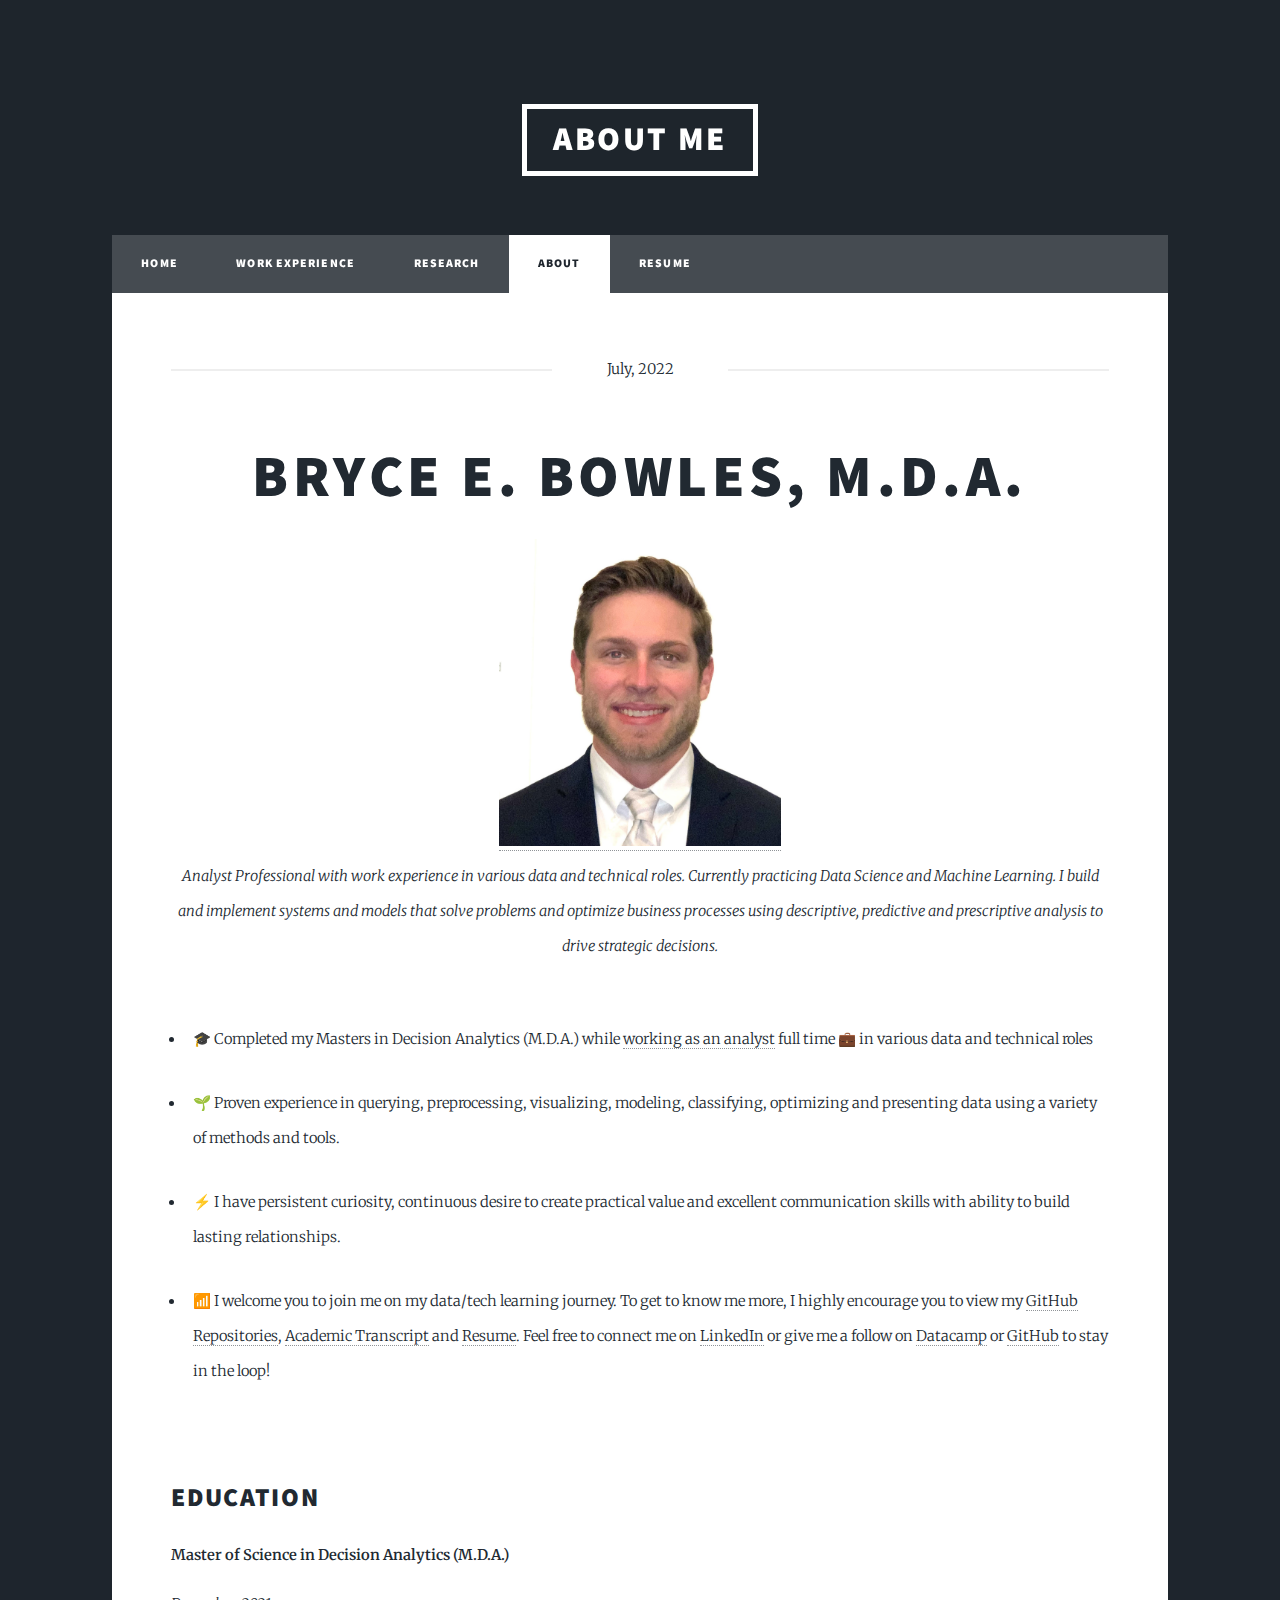
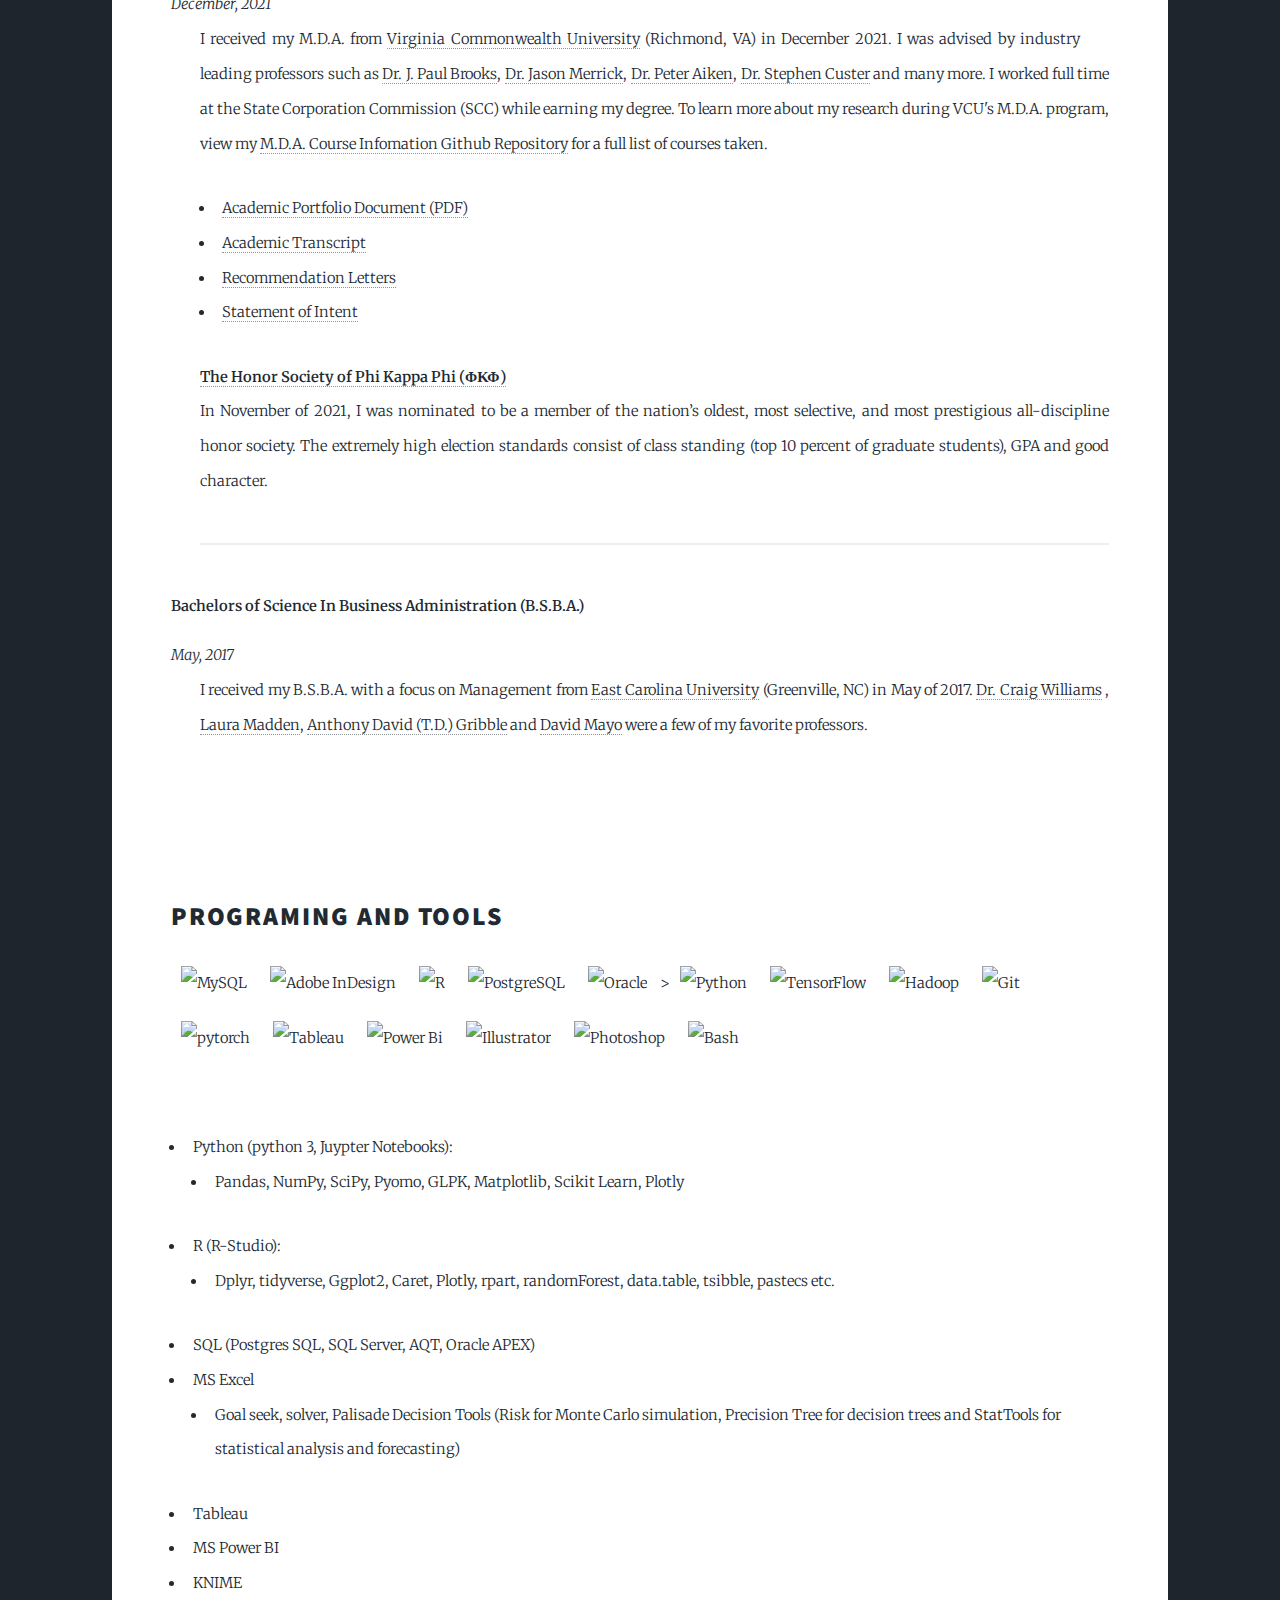
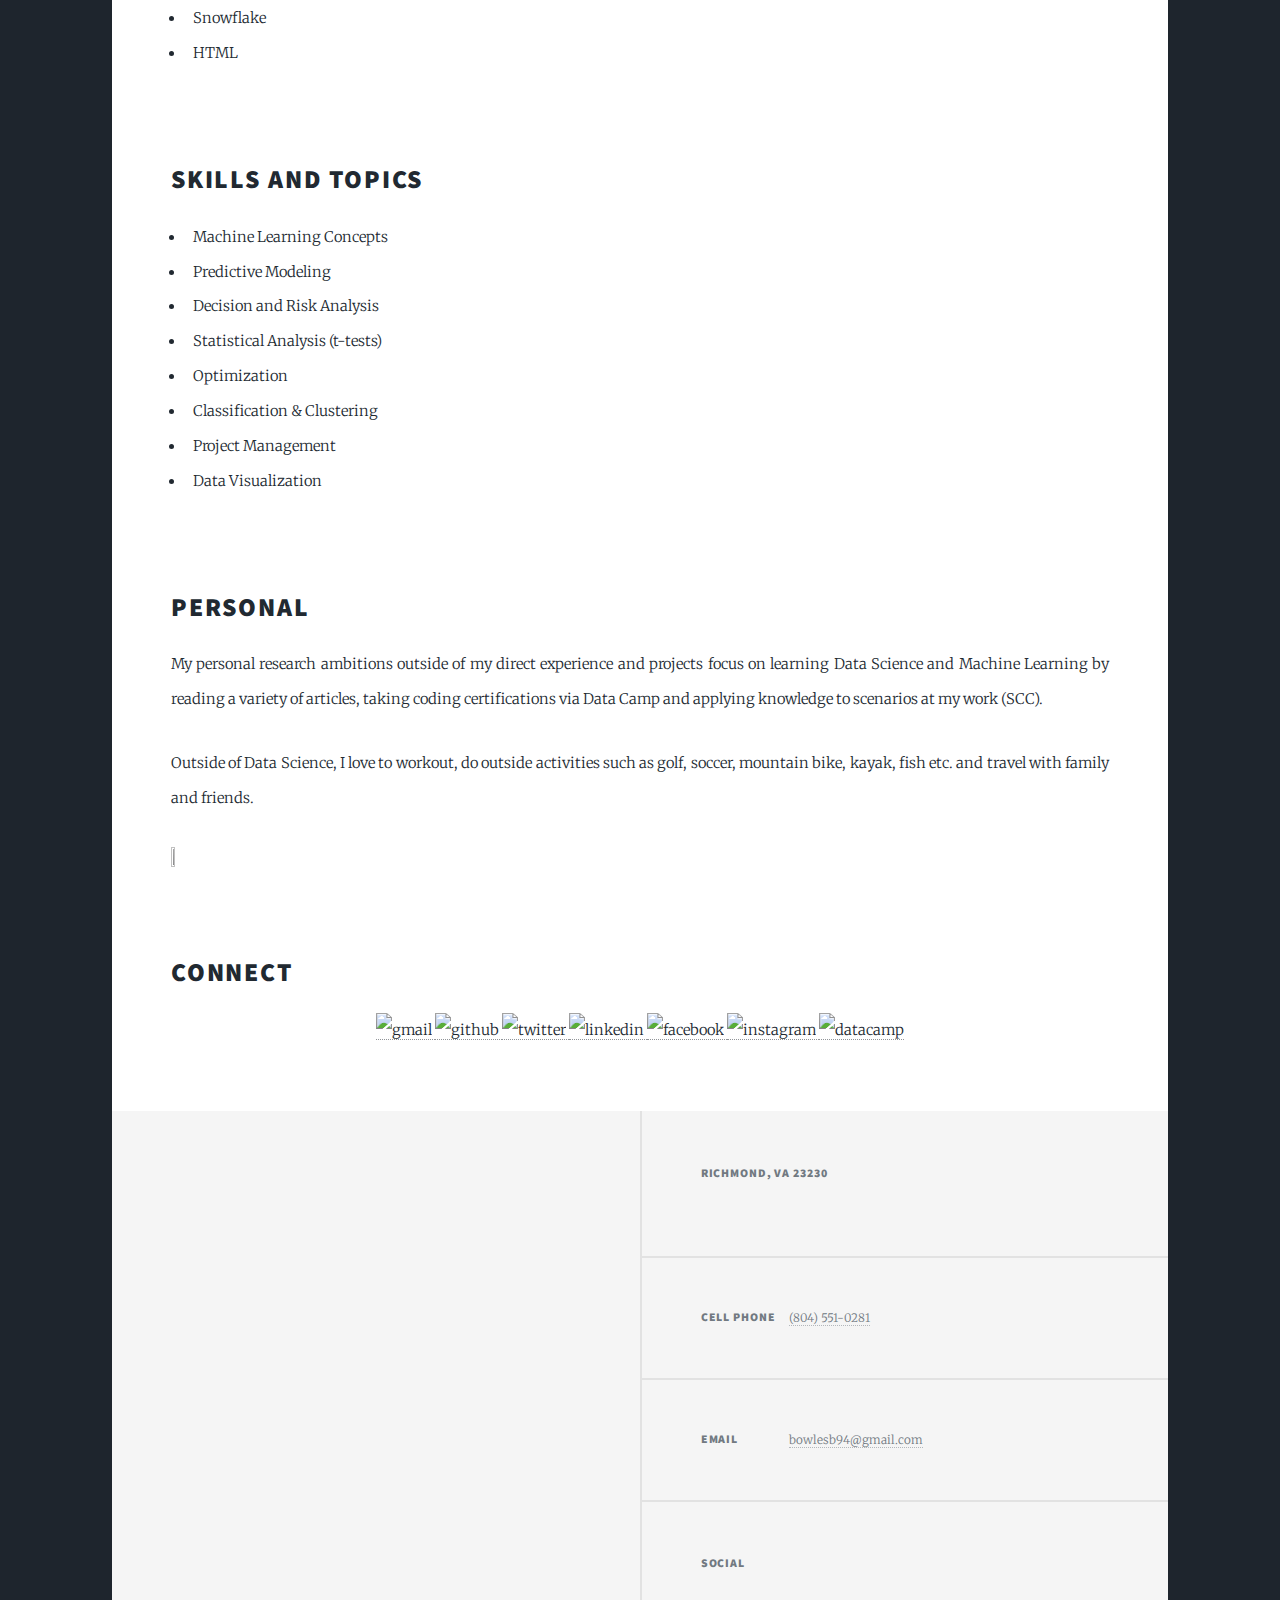
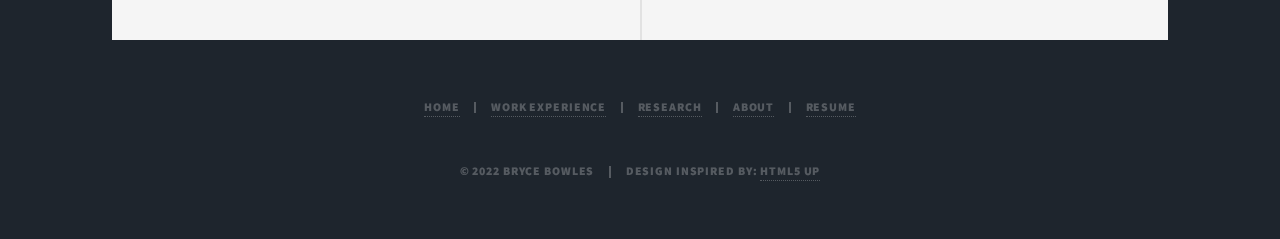
==== commit 625b39cb: "Update about.html" ====
--- a/about.html
+++ b/about.html
@@ -46,7 +46,7 @@
 						<!-- Post -->
 							<section class="post">
 								<header class="major">
-									<span class="date">April, 2022</span>
+									<span class="date">July, 2022</span>
 									<h1>Bryce  E.  Bowles, M.D.A.</h1>
 									<a href="about.html" class="center"><img src="images/Profile.jpg" width=30% height=30% alt="" /></a>	
 									<p>Analyst Professional with work experience in various data and technical roles. Currently practicing Data Science and Machine Learning. I build and implement systems and models that solve problems and optimize business processes using descriptive, predictive and prescriptive analysis to drive strategic decisions.</p>
@@ -87,7 +87,7 @@
 										</dd>
 										<dt>Bachelors of Science In Business Administration (B.S.B.A.)</dt> <i>May, 2017</i>
 										<dd>
-											<p>I received my B.S.B.A. with a focus on Management from <a href="https://www.ecu.edu/">East Carolina University</a> (Greenville, NC) in May of 2017. <a href="https://business.ecu.edu/faculty/williamsc/">Dr. Craig Williams</a> , <a href="https://business.ecu.edu/faculty/gribblea/">Anthony David (T.D.) Gribble</a>  and <a href="https://business.ecu.edu/faculty/mayod/">David Mayo</a> were a few of my favorite professors. </p>
+											<p>I received my B.S.B.A. with a focus on Management from <a href="https://www.ecu.edu/">East Carolina University</a> (Greenville, NC) in May of 2017. <a href="https://business.ecu.edu/faculty/williamsc/">Dr. Craig Williams</a> , <a href="https://business.ecu.edu/faculty/maddenl/">Laura Madden</a>, <a href="https://business.ecu.edu/faculty/gribblea/">Anthony David (T.D.) Gribble</a>  and <a href="https://business.ecu.edu/faculty/mayod/">David Mayo</a> were a few of my favorite professors. </p>
 										</dd>
 										</dl>
 
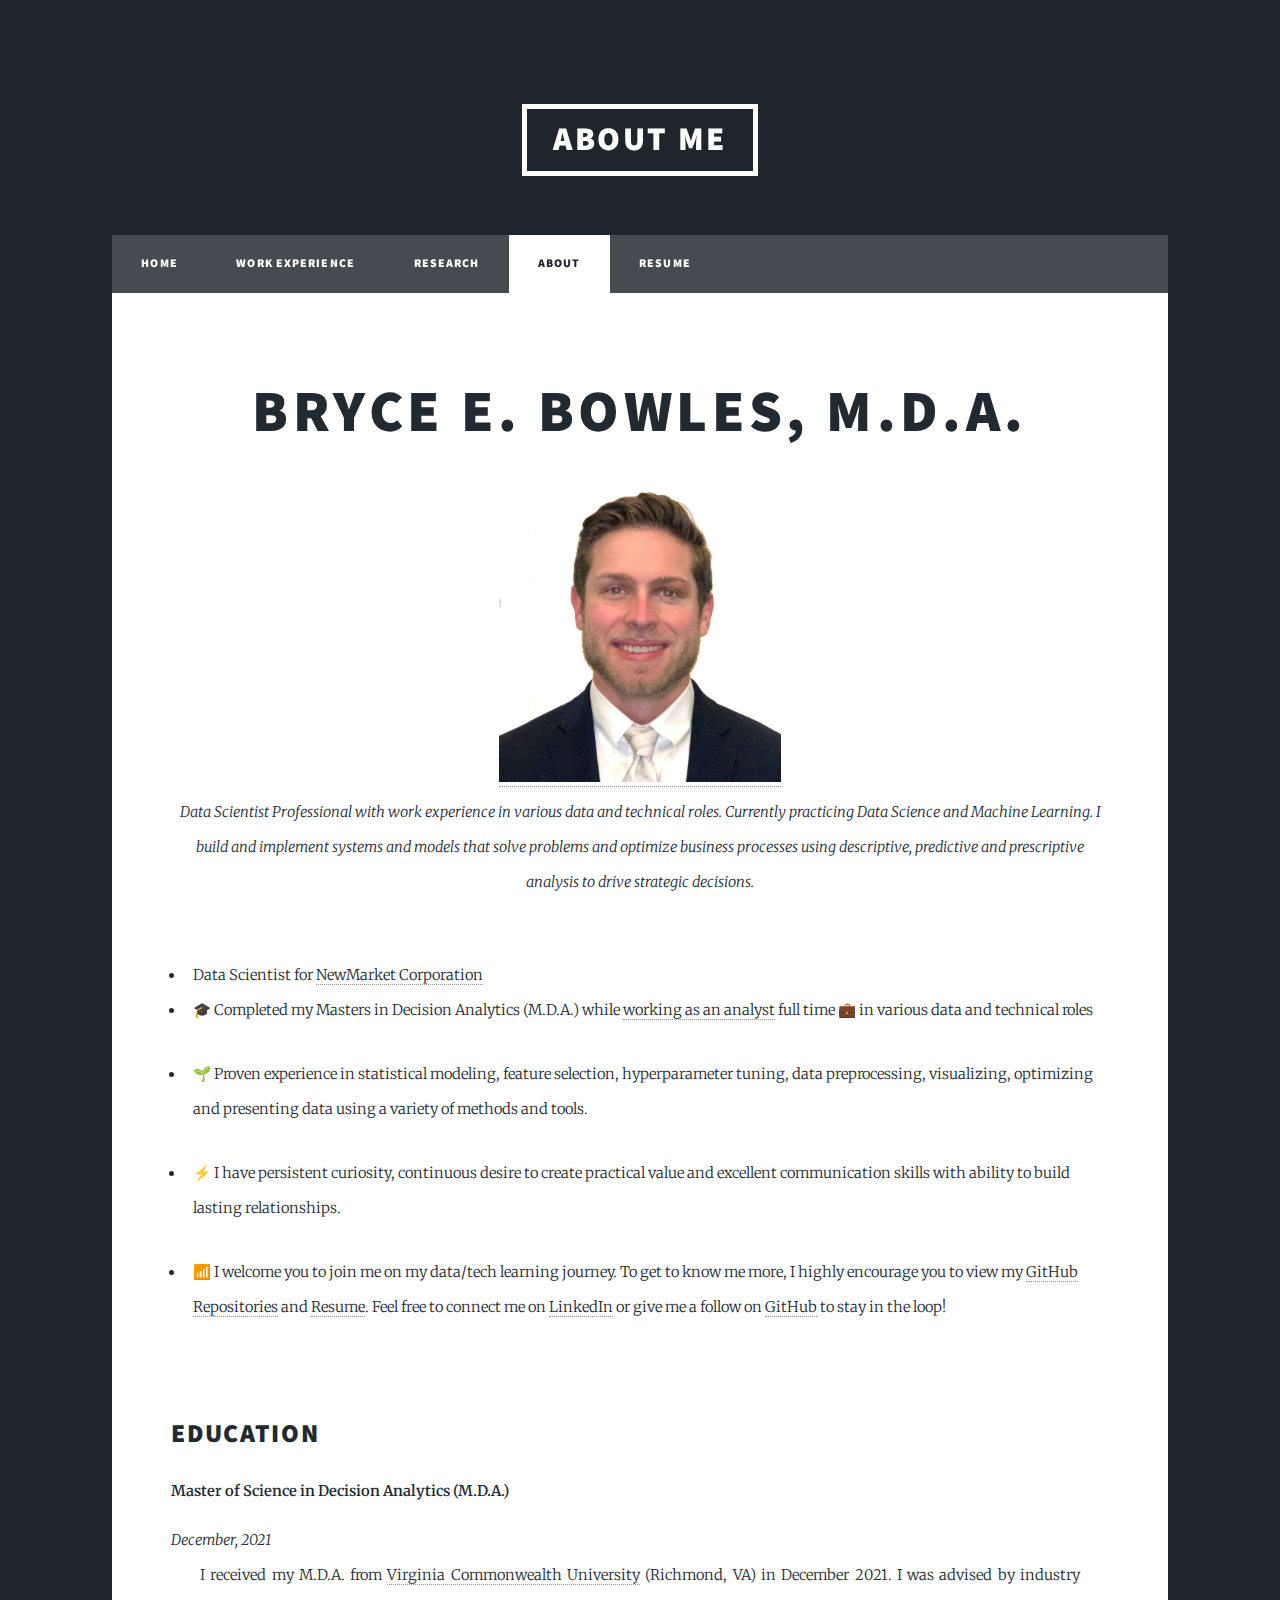
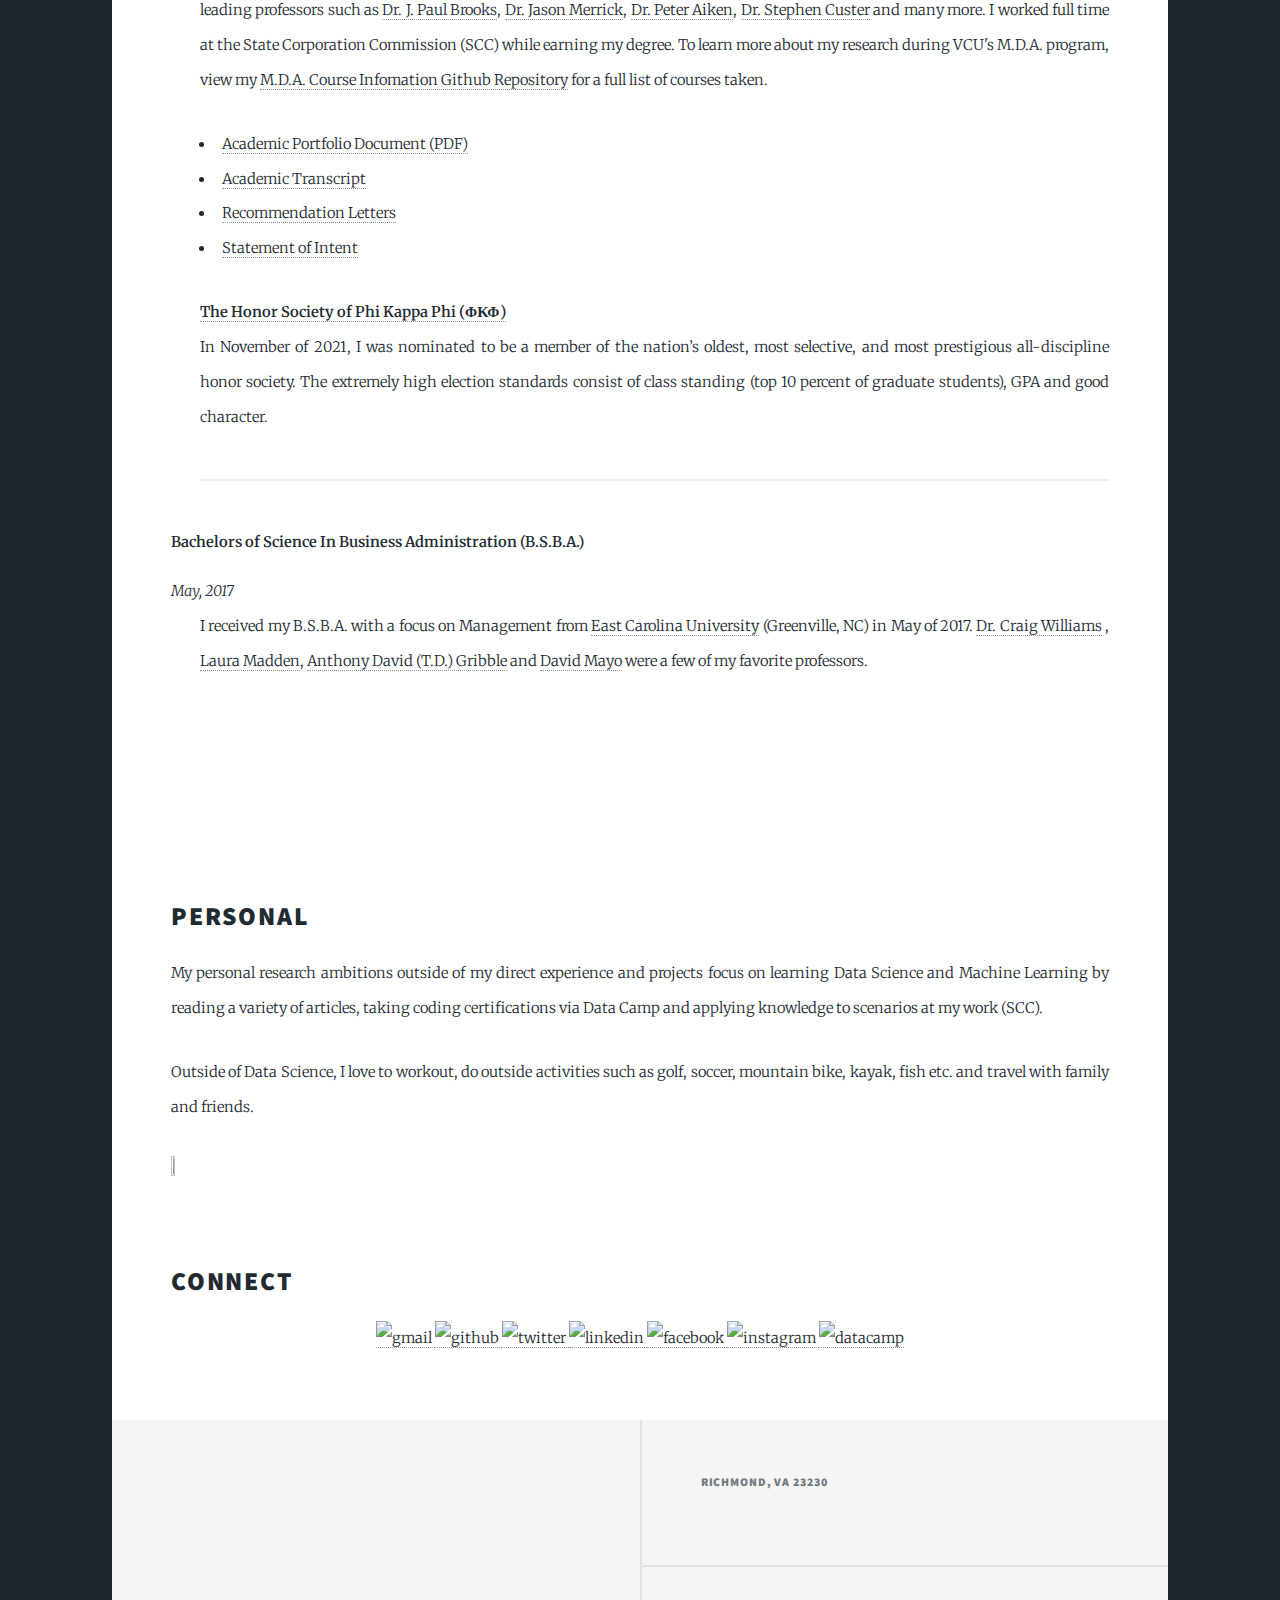
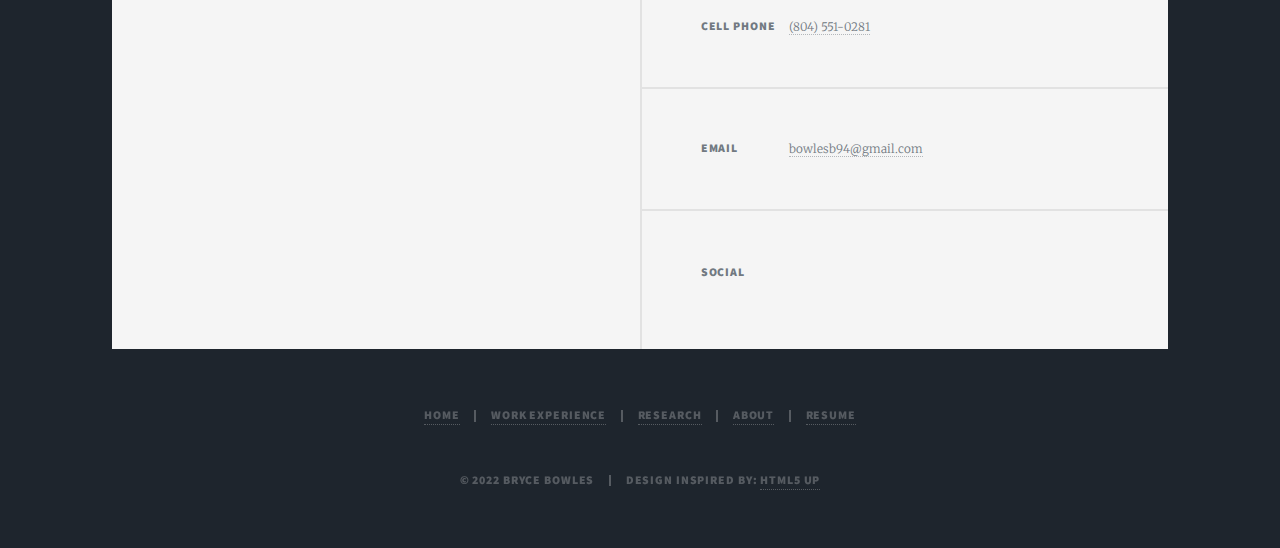
==== commit 05dee4fc: "Update about.html" ====
--- a/about.html
+++ b/about.html
@@ -46,23 +46,23 @@
 						<!-- Post -->
 							<section class="post">
 								<header class="major">
-									<span class="date">July, 2022</span>
+									<!-- <span class="date">July, 2022</span>-->
 									<h1>Bryce  E.  Bowles, M.D.A.</h1>
 									<a href="about.html" class="center"><img src="images/Profile.jpg" width=30% height=30% alt="" /></a>	
-									<p>Analyst Professional with work experience in various data and technical roles. Currently practicing Data Science and Machine Learning. I build and implement systems and models that solve problems and optimize business processes using descriptive, predictive and prescriptive analysis to drive strategic decisions.</p>
+									<p>Data Scientist Professional with work experience in various data and technical roles. Currently practicing Data Science and Machine Learning. I build and implement systems and models that solve problems and optimize business processes using descriptive, predictive and prescriptive analysis to drive strategic decisions.</p>
 								</header>
-															
-								<ul>
+								<ul>
+								<li> Data Scientist for <a href="https://www.newmarket.com/">NewMarket Corporation</a>
 								<li>🎓 Completed my Masters in Decision Analytics (M.D.A.) while <a href="https://bryce-bowles.github.io/work-experience.html">working as an analyst</a> full time 💼 in various data and technical roles</li>
 								</ul>
 								<ul>
-								<li>🌱 Proven experience in querying, preprocessing, visualizing, modeling, classifying, optimizing and presenting data using a variety of methods and tools.</li>
+								<li>🌱 Proven experience in statistical modeling, feature selection, hyperparameter tuning, data preprocessing, visualizing, optimizing and presenting data using a variety of methods and tools.</li>
 								</ul> 
 								<ul>
 								<li>⚡ I have persistent curiosity, continuous desire to create practical value and excellent communication skills with ability to build lasting relationships.
 								</ul>
 								<ul>
-								<li>📶 I welcome you to join me on my data/tech learning journey. To get to know me more, I highly encourage you to view my <a href="https://github.com/bryce-bowles">GitHub Repositories</a>, <a href="https://github.com/bryce-bowles/MDA_Course-info/blob/e0cf48ce251b57412262a481e4c149a8e5900eaa/Academic-Transcript.pdf">Academic Transcript</a> and <a href="Bryce_Bowles_Resume.pdf">Resume</a>. Feel free to connect me on <a href="http://www.linkedin.com/in/bryce-bowles">LinkedIn</a> or give me a follow on <a href="https://www.datacamp.com/profile/bowlesbe">Datacamp</a> or <a href="https://github.com/bryce-bowles">GitHub</a> to stay in the loop!</li>
+								<li>📶 I welcome you to join me on my data/tech learning journey. To get to know me more, I highly encourage you to view my <a href="https://github.com/bryce-bowles">GitHub Repositories</a> and <a href="https://github.com/bryce-bowles/bryce-bowles/raw/main/Bryce_Bowles_Resume.pdf">Resume</a>. Feel free to connect me on <a href="http://www.linkedin.com/in/bryce-bowles">LinkedIn</a> or give me a follow on <a href="https://github.com/bryce-bowles">GitHub</a> to stay in the loop!</li>
 								</ul>
 
 									<p><br/>  </p>
@@ -94,6 +94,7 @@
 								<p><br/>  </p>
 								<p><br/>  </p>
 									
+									<!--
 								<h2>Programing and Tools</h2>
 
 									<img style="margin: 10px" src="https://profilinator.rishav.dev/skills-assets/mysql-original-wordmark.svg" alt="MySQL" height="50" />
@@ -139,7 +140,7 @@
 								<!--</div>
 								</td><td valign="top" width="50%">-->
 
-								<p><br/>  </p>
+								<!--<p><br/>  </p>
 
 								<h2>Skills and Topics</h2>
 								    	<UL>
@@ -151,7 +152,7 @@
 									<li> Classification & Clustering
 									<li> Project Management
 									<li> Data Visualization
-								   </UL>
+								   </UL>-->
 
 							
 									<p><br/>  </p>
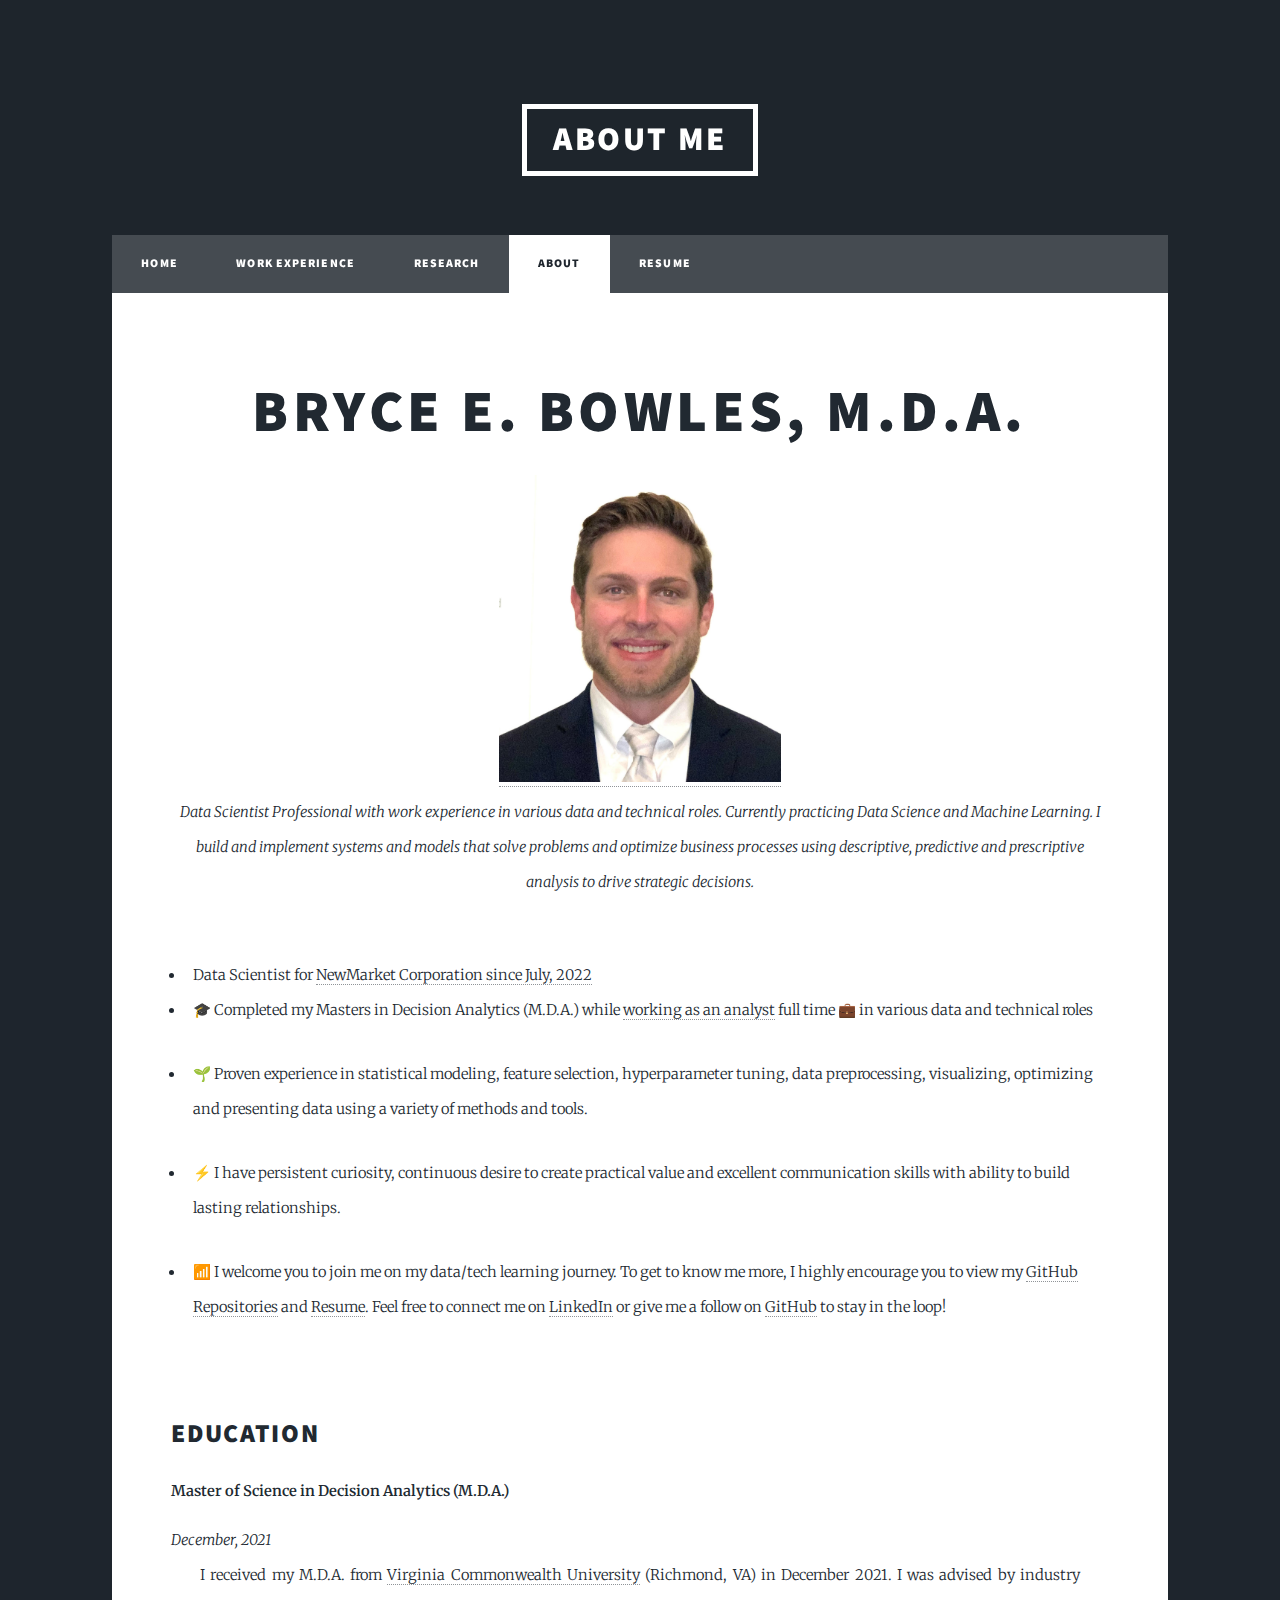
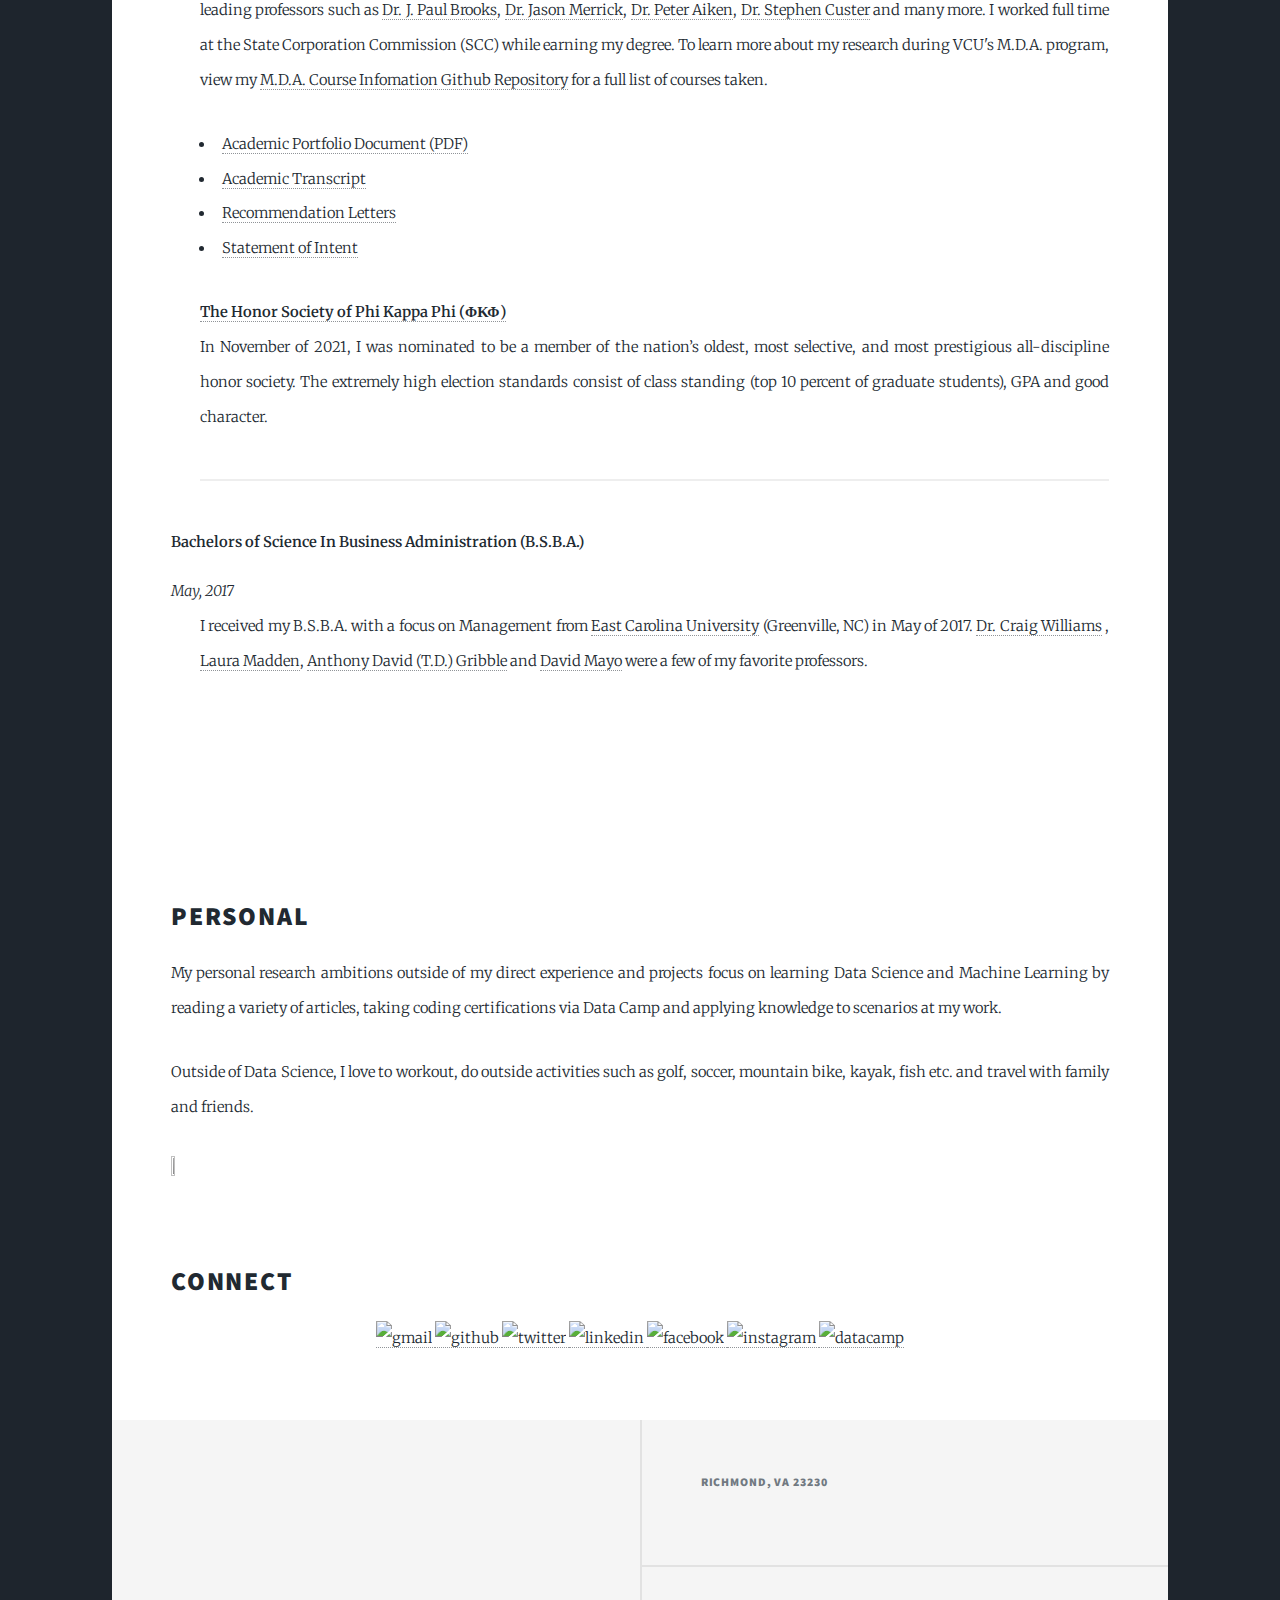
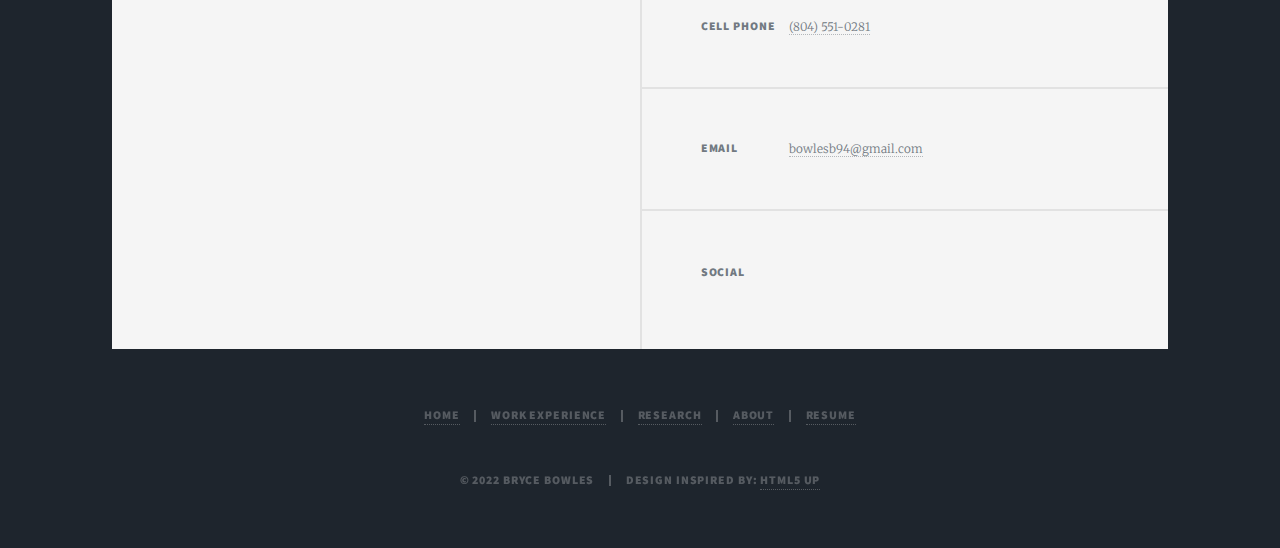
==== commit 53fa42ee: "Update about.html" ====
--- a/about.html
+++ b/about.html
@@ -52,7 +52,7 @@
 									<p>Data Scientist Professional with work experience in various data and technical roles. Currently practicing Data Science and Machine Learning. I build and implement systems and models that solve problems and optimize business processes using descriptive, predictive and prescriptive analysis to drive strategic decisions.</p>
 								</header>
 								<ul>
-								<li> Data Scientist for <a href="https://www.newmarket.com/">NewMarket Corporation</a>
+								<li> Data Scientist for <a href="https://www.newmarket.com/">NewMarket Corporation since July, 2022</a>
 								<li>🎓 Completed my Masters in Decision Analytics (M.D.A.) while <a href="https://bryce-bowles.github.io/work-experience.html">working as an analyst</a> full time 💼 in various data and technical roles</li>
 								</ul>
 								<ul>
@@ -159,7 +159,7 @@
 
 									<h2>Personal</h2>
 
-									<p>My personal research ambitions outside of my direct experience and projects focus on learning Data Science and Machine Learning by reading a variety of articles, taking coding certifications via Data Camp and applying knowledge to scenarios at my work (SCC). </p>
+									<p>My personal research ambitions outside of my direct experience and projects focus on learning Data Science and Machine Learning by reading a variety of articles, taking coding certifications via Data Camp and applying knowledge to scenarios at my work. </p>
 									<p>Outside of Data Science, I love to workout, do outside activities such as golf, soccer, mountain bike, kayak, fish etc. and travel with family and friends.</p>
 
 									<a href="about.html" class="image"><img src="images/Profile_Pic.jpg" width=40% height=40% alt="" /></a>	
